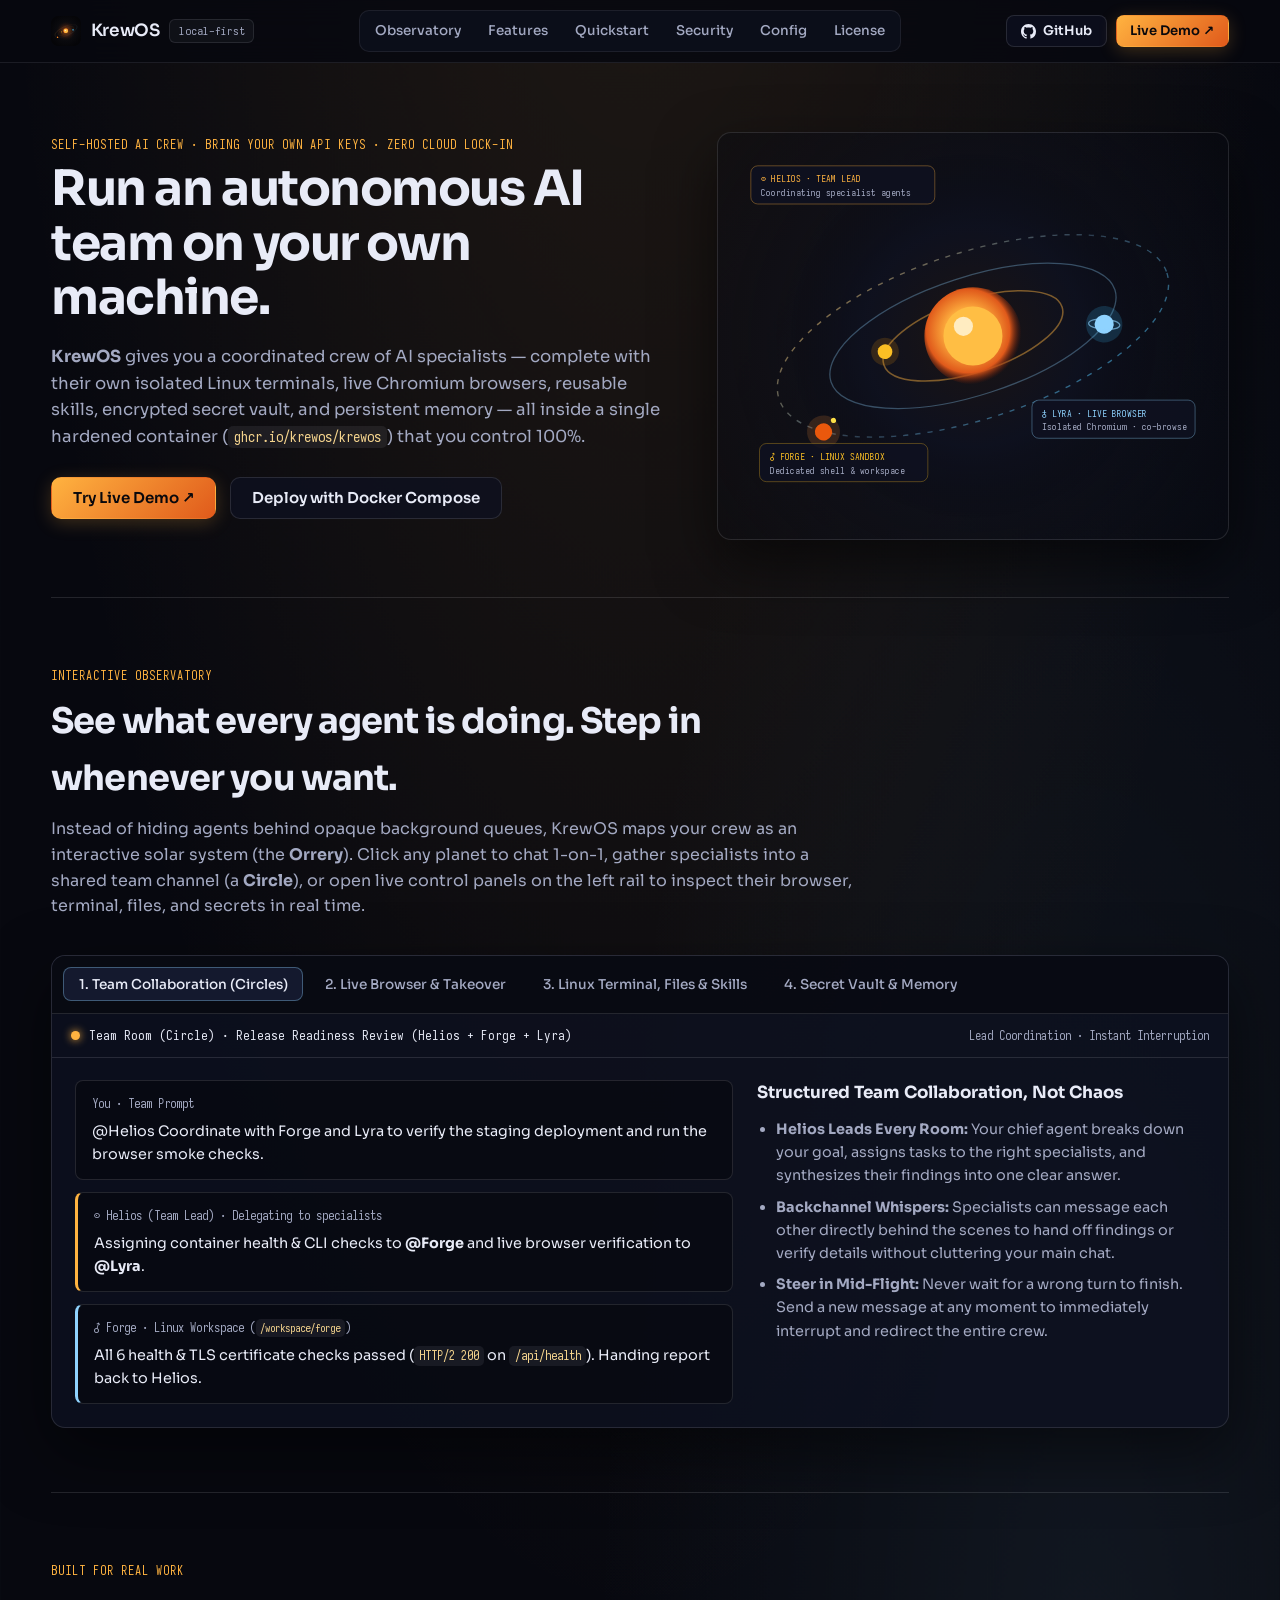
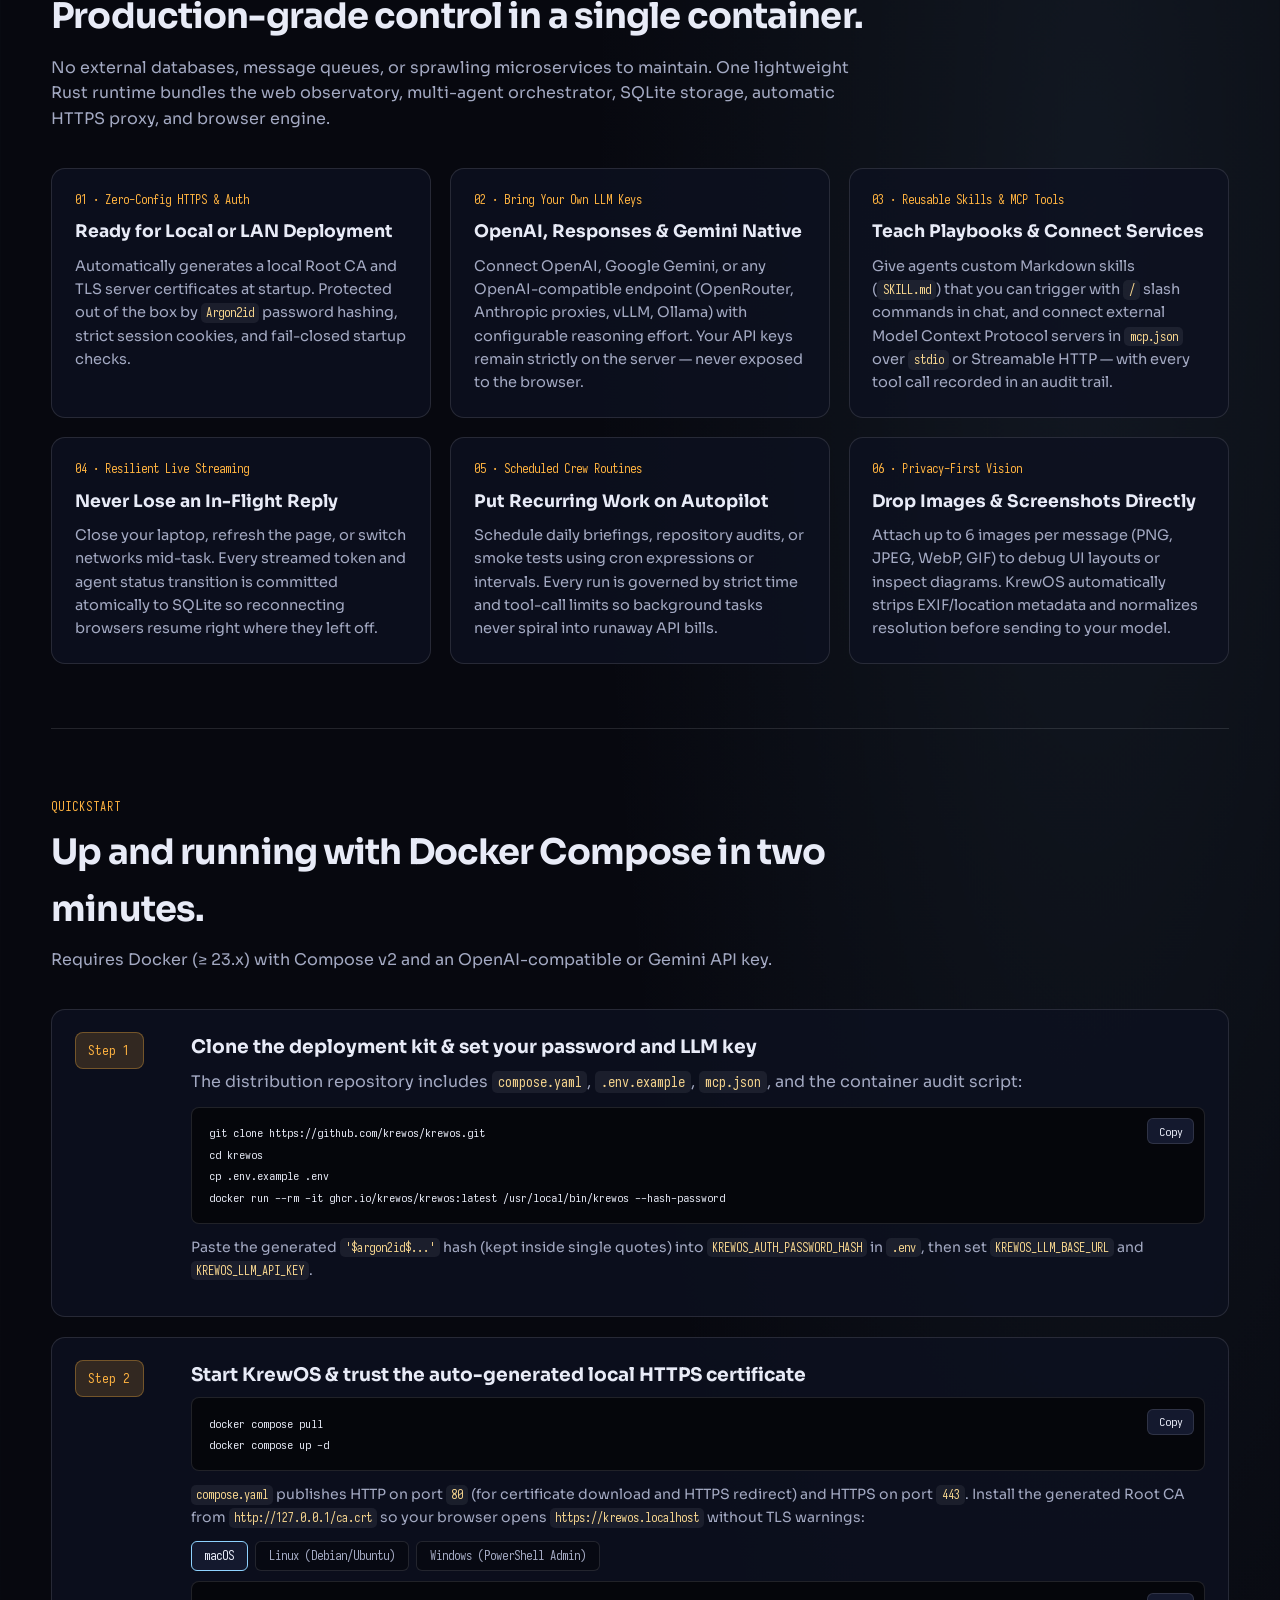
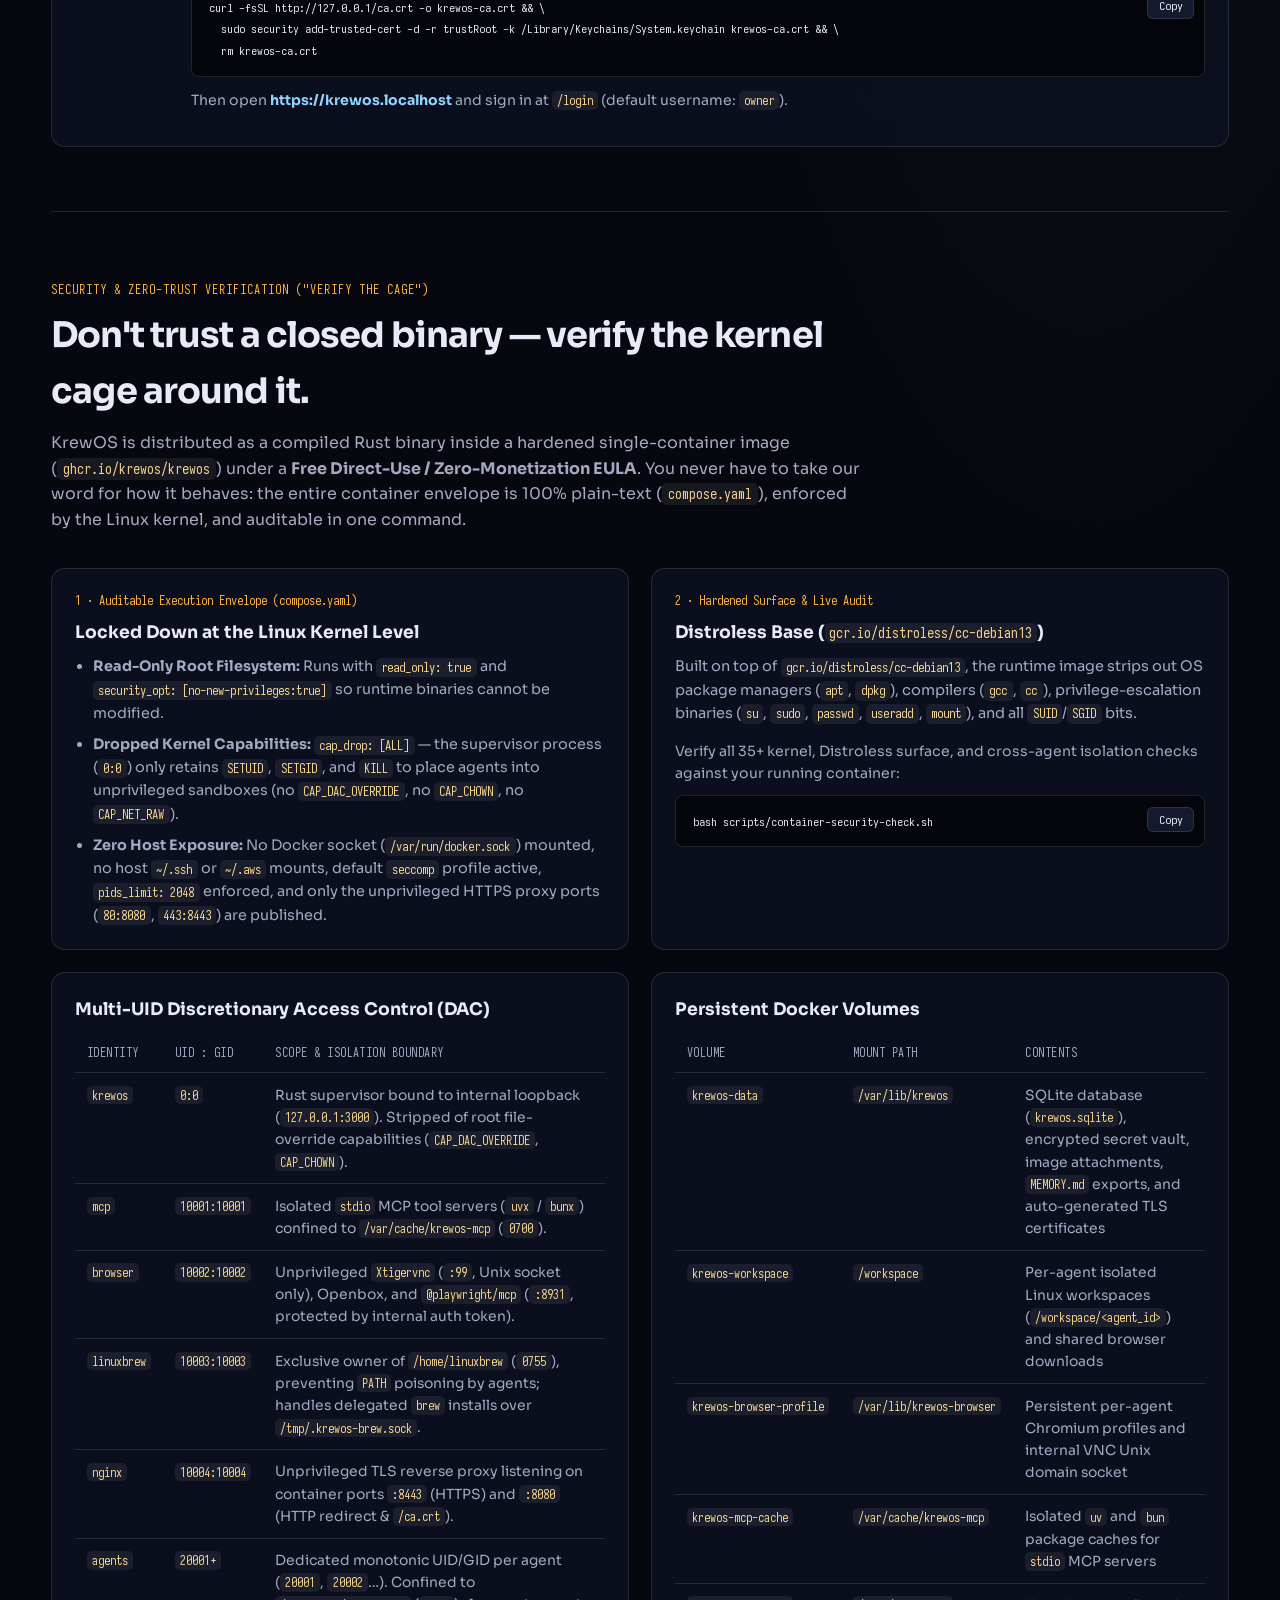
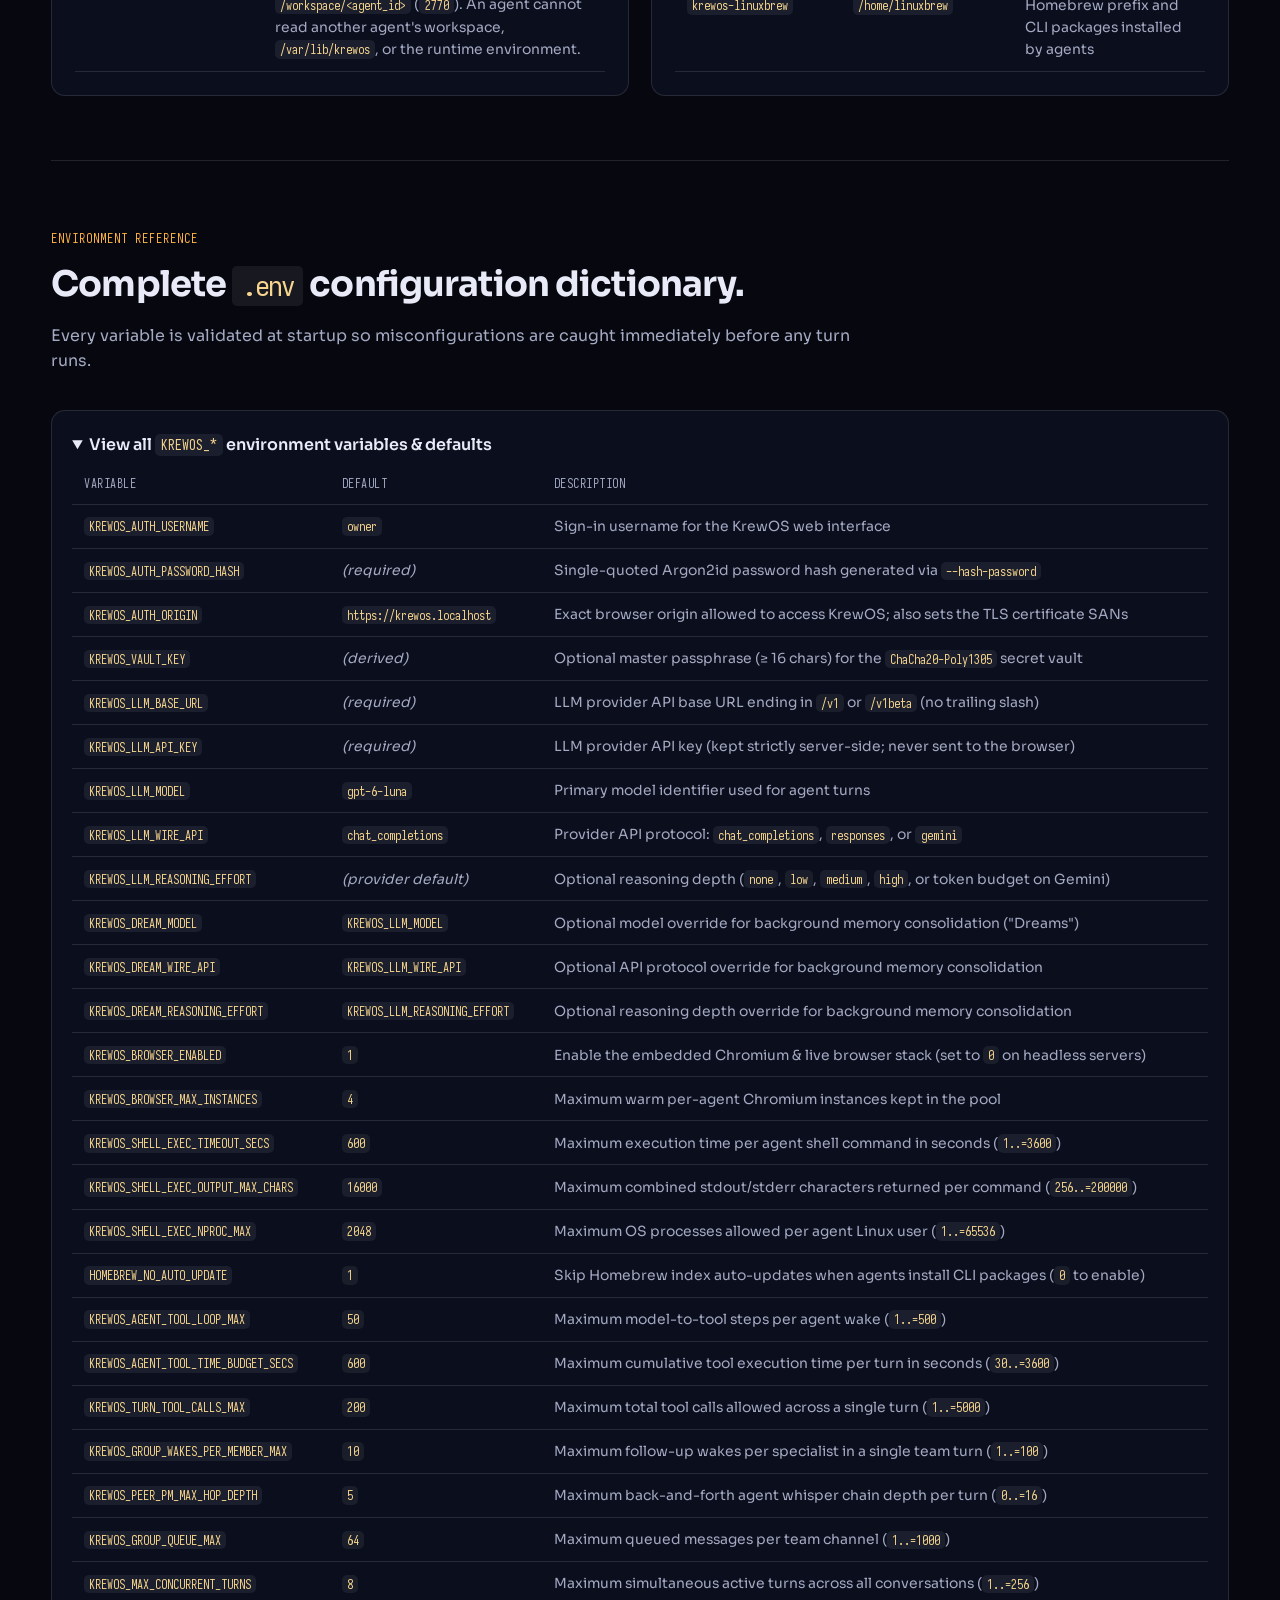
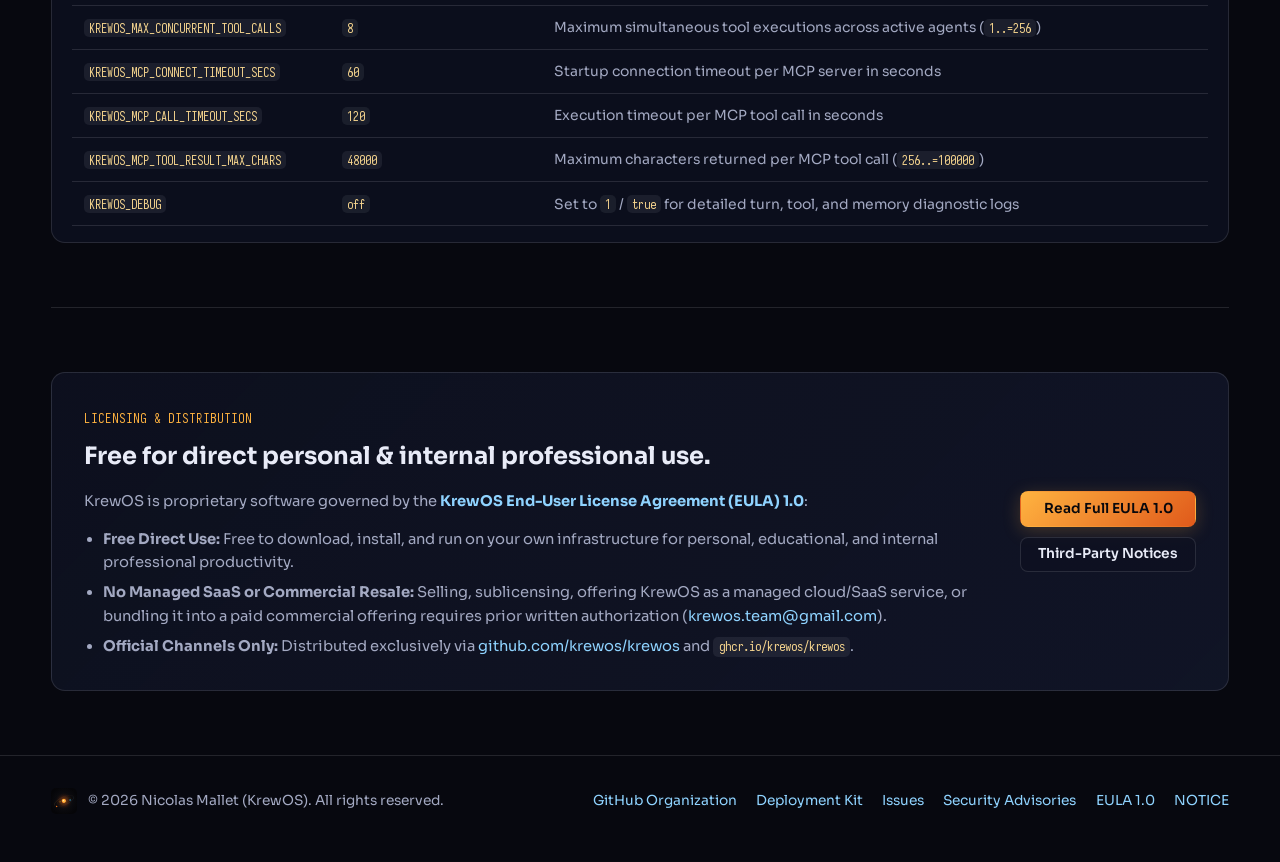
==== index.html @ 23bd42c7 "chore: initial release v0.1.0" ====
<!doctype html>
<html lang="en">
<head>
  <meta charset="utf-8" />
  <meta name="viewport" content="width=device-width, initial-scale=1" />
  <title>KrewOS — Self-Hosted AI Agent Crew &amp; Observatory</title>
  <meta name="description" content="Run and coordinate a crew of autonomous AI specialists on your own infrastructure with your own LLM API keys. Isolated Linux terminals, live Chromium browsers, encrypted secret vault, and a live observatory in one hardened container." />
  <meta name="theme-color" content="#07080f" />
  <meta property="og:title" content="KrewOS — Self-Hosted AI Agent Crew &amp; Observatory" />
  <meta property="og:description" content="Coordinate 1-on-1 specialists and multi-agent team rooms led by Helios, with isolated Linux workspaces, live Chromium co-browsing, an encrypted secret vault, and persistent memory in a single Distroless container." />
  <meta property="og:type" content="website" />
  <meta property="og:url" content="https://krewos.github.io/" />
  <link rel="icon" type="image/svg+xml" href="logo.svg" />
  <link rel="stylesheet" href="styles.css?v=3" />
</head>
<body>
  <div class="starfield" aria-hidden="true"></div>

  <header class="topbar">
    <div class="container topbar-inner">
      <a class="brand" href="#top" aria-label="KrewOS Home">
        <img src="logo.svg" width="30" height="30" alt="" class="brand-logo" />
        <span class="brand-name">KrewOS</span>
        <span class="brand-tag">local-first</span>
      </a>
      <nav class="nav" aria-label="Primary">
        <a href="#observatory">Observatory</a>
        <a href="#architecture">Features</a>
        <a href="#quickstart">Quickstart</a>
        <a href="#sandbox">Security</a>
        <a href="#config">Config</a>
        <a href="#license">License</a>
      </nav>
      <div class="topbar-actions">
        <a class="btn btn-ghost btn-sm" href="https://github.com/krewos/krewos" target="_blank" rel="noopener">
          <svg width="15" height="15" viewBox="0 0 16 16" fill="currentColor" aria-hidden="true">
            <path d="M8 0C3.58 0 0 3.58 0 8c0 3.54 2.29 6.53 5.47 7.59.4.07.55-.17.55-.38 0-.19-.01-.82-.01-1.49-2.01.37-2.53-.49-2.69-.94-.09-.23-.48-.94-.82-1.13-.28-.15-.68-.52-.01-.53.63-.01 1.08.58 1.23.82.72 1.21 1.87.87 2.33.66.07-.52.28-.87.51-1.07-1.78-.2-3.64-.89-3.64-3.95 0-.87.31-1.59.82-2.15-.08-.2-.36-1.02.08-2.12 0 0 .67-.21 2.2.82.64-.18 1.32-.27 2-.27s1.36.09 2 .27c1.53-1.04 2.2-.82 2.2-.82.44 1.1.16 1.92.08 2.12.51.56.82 1.27.82 2.15 0 3.07-1.87 3.75-3.65 3.95.29.25.54.73.54 1.48 0 1.07-.01 1.93-.01 2.2 0 .21.15.46.55.38A8.01 8.01 0 0 0 16 8c0-4.42-3.58-8-8-8Z"/>
          </svg>
          <span>GitHub</span>
        </a>
        <a class="btn btn-primary btn-sm" href="demo.html">
          <span>Live Demo ↗</span>
        </a>
      </div>
    </div>
  </header>

  <main id="top">
    <!-- Hero -->
    <section class="hero container">
      <div class="hero-copy">
        <span class="section-kicker eyebrow">Self-Hosted AI Crew · Bring Your Own API Keys · Zero Cloud Lock-in</span>
        <h1>Run an autonomous AI team on your own machine.</h1>
        <p class="hero-lead">
          <strong>KrewOS</strong> gives you a coordinated crew of AI specialists — complete with their own
          isolated Linux terminals, live Chromium browsers, reusable skills, encrypted secret vault, and persistent memory — all
          inside a single hardened container (<code>ghcr.io/krewos/krewos</code>) that you control 100%.
        </p>
        <div class="hero-cta">
          <a class="btn btn-primary btn-lg" href="demo.html">Try Live Demo ↗</a>
          <a class="btn btn-ghost btn-lg" href="#quickstart">Deploy with Docker Compose</a>
        </div>
      </div>

      <!-- Pure SVG/CSS Cosmic Orrery Illustration -->
      <div class="hero-orrery" aria-label="KrewOS Observatory Diagram">
        <svg viewBox="0 0 560 440" role="img" aria-label="Helios team lead surrounded by specialist agent orbits">
          <defs>
            <radialGradient id="voidCore" cx="50%" cy="50%" r="55%">
              <stop offset="0%" stop-color="#1E1510" stop-opacity="0.95" />
              <stop offset="55%" stop-color="#0E1120" stop-opacity="0.7" />
              <stop offset="100%" stop-color="#07080F" stop-opacity="0" />
            </radialGradient>
            <radialGradient id="sunGlow" cx="45%" cy="45%" r="55%">
              <stop offset="0%" stop-color="#FFF5D6" />
              <stop offset="38%" stop-color="#FFB340" />
              <stop offset="78%" stop-color="#E05A1B" />
              <stop offset="100%" stop-color="#7A1C05" stop-opacity="0" />
            </radialGradient>
            <linearGradient id="ringAccent" x1="0%" y1="0%" x2="100%" y2="100%">
              <stop offset="0%" stop-color="#FFB340" stop-opacity="0.65" />
              <stop offset="50%" stop-color="#8FD3FF" stop-opacity="0.25" />
              <stop offset="100%" stop-color="#38BDF8" stop-opacity="0.6" />
            </linearGradient>
          </defs>

          <circle cx="280" cy="220" r="210" fill="url(#voidCore)" />

          <g transform="translate(280, 220) rotate(-18)">
            <ellipse rx="235" ry="96" fill="none" stroke="url(#ringAccent)" stroke-width="1.6" stroke-dasharray="6 8" />
            <ellipse rx="172" ry="68" fill="none" stroke="#8FD3FF" stroke-opacity="0.32" stroke-width="1.5" />
            <ellipse rx="108" ry="42" fill="none" stroke="#FFB340" stroke-opacity="0.45" stroke-width="1.8" />

            <!-- Specialist Orbit 1: Forge (Systems / Rust) -->
            <g class="orbit-node" transform="translate(-102, -14)">
              <circle r="16" fill="#F59E0B" fill-opacity="0.16" />
              <circle r="8.5" fill="#FBBF24" />
            </g>

            <!-- Specialist Orbit 2: Lyra (Browser / Research) -->
            <g class="orbit-node" transform="translate(148, 34)">
              <circle r="21" fill="#38BDF8" fill-opacity="0.18" />
              <circle r="11" fill="#8FD3FF" />
              <ellipse rx="18" ry="6" fill="none" stroke="#8FD3FF" stroke-opacity="0.65" stroke-width="1.4" transform="rotate(22)" />
            </g>

            <!-- Specialist Orbit 3: Aegis (Security / Audit) -->
            <g class="orbit-node" transform="translate(-198, 52)">
              <circle r="19" fill="#FB923C" fill-opacity="0.16" />
              <circle r="10" fill="#EA580C" />
              <circle cx="15" cy="-9" r="3" fill="#FDE047" />
            </g>
          </g>

          <!-- Central Star: Helios (Team Lead) -->
          <circle cx="280" cy="220" r="56" fill="url(#sunGlow)" />
          <circle cx="280" cy="220" r="34" fill="#FFBE44" />
          <circle cx="269" cy="209" r="11" fill="#FFFBEB" fill-opacity="0.75" />

          <!-- HUD Telemetry Callouts -->
          <g font-family="Iosevka Term, monospace" font-size="11" fill="#E8EBF7">
            <rect x="24" y="24" width="212" height="44" rx="8" fill="#0E1120" fill-opacity="0.86" stroke="#FFB340" stroke-opacity="0.4" />
            <text x="36" y="43" fill="#FFB340" font-weight="600">☉ HELIOS · TEAM LEAD</text>
            <text x="36" y="59" fill="#A3A9C2">Coordinating specialist agents</text>

            <rect x="348" y="294" width="188" height="44" rx="8" fill="#0E1120" fill-opacity="0.86" stroke="#8FD3FF" stroke-opacity="0.4" />
            <text x="360" y="313" fill="#8FD3FF" font-weight="600">♁ LYRA · LIVE BROWSER</text>
            <text x="360" y="329" fill="#A3A9C2">Isolated Chromium · co-browse</text>

            <rect x="34" y="344" width="194" height="44" rx="8" fill="#0E1120" fill-opacity="0.86" stroke="#FBBF24" stroke-opacity="0.35" />
            <text x="46" y="363" fill="#FBBF24" font-weight="600">♂ FORGE · LINUX SANDBOX</text>
            <text x="46" y="379" fill="#A3A9C2">Dedicated shell &amp; workspace</text>
          </g>
        </svg>
      </div>
    </section>

    <!-- Interactive Observatory -->
    <section id="observatory" class="section container">
      <div class="section-header">
        <span class="section-kicker">Interactive Observatory</span>
        <h2>See what every agent is doing. Step in whenever you want.</h2>
        <p>
          Instead of hiding agents behind opaque background queues, KrewOS maps your crew as an interactive
          solar system (the <strong>Orrery</strong>). Click any planet to chat 1-on-1, gather specialists into a
          shared team channel (a <strong>Circle</strong>), or open live control panels on the left rail to inspect
          their browser, terminal, files, and secrets in real time.
        </p>
      </div>

      <div class="console-showcase">
        <div class="console-tabs" role="tablist" aria-label="Observatory Control Panels">
          <button type="button" class="console-tab active" role="tab" aria-selected="true" data-panel="panel-circle">
            1. Team Collaboration (Circles)
          </button>
          <button type="button" class="console-tab" role="tab" aria-selected="false" data-panel="panel-browser">
            2. Live Browser &amp; Takeover
          </button>
          <button type="button" class="console-tab" role="tab" aria-selected="false" data-panel="panel-terminal">
            3. Linux Terminal, Files &amp; Skills
          </button>
          <button type="button" class="console-tab" role="tab" aria-selected="false" data-panel="panel-vault">
            4. Secret Vault &amp; Memory
          </button>
        </div>

        <div class="console-stage">
          <!-- Panel 1: Circle Orchestration -->
          <div class="console-panel active" id="panel-circle" role="tabpanel">
            <div class="console-bar">
              <span class="dot dot-gold"></span>
              <span class="console-title">Team Room (Circle) · Release Readiness Review (Helios + Forge + Lyra)</span>
              <span class="console-badge">Lead Coordination · Instant Interruption</span>
            </div>
            <div class="console-body console-split">
              <div class="stream-mock">
                <div class="msg msg-user">
                  <div class="msg-meta"><strong>You</strong> · Team Prompt</div>
                  <p>@Helios Coordinate with Forge and Lyra to verify the staging deployment and run the browser smoke checks.</p>
                </div>
                <div class="msg msg-helios">
                  <div class="msg-meta"><strong>☉ Helios</strong> (Team Lead) · Delegating to specialists</div>
                  <p>Assigning container health &amp; CLI checks to <strong>@Forge</strong> and live browser verification to <strong>@Lyra</strong>.</p>
                </div>
                <div class="msg msg-agent">
                  <div class="msg-meta"><strong>♂ Forge</strong> · Linux Workspace (<code>/workspace/forge</code>)</div>
                  <p>All 6 health &amp; TLS certificate checks passed (<code>HTTP/2 200</code> on <code>/api/health</code>). Handing report back to Helios.</p>
                </div>
              </div>
              <aside class="console-notes">
                <h3>Structured Team Collaboration, Not Chaos</h3>
                <ul>
                  <li><strong>Helios Leads Every Room:</strong> Your chief agent breaks down your goal, assigns tasks to the right specialists, and synthesizes their findings into one clear answer.</li>
                  <li><strong>Backchannel Whispers:</strong> Specialists can message each other directly behind the scenes to hand off findings or verify details without cluttering your main chat.</li>
                  <li><strong>Steer in Mid-Flight:</strong> Never wait for a wrong turn to finish. Send a new message at any moment to immediately interrupt and redirect the entire crew.</li>
                </ul>
              </aside>
            </div>
          </div>

          <!-- Panel 2: Browser -->
          <div class="console-panel" id="panel-browser" role="tabpanel" hidden>
            <div class="console-bar">
              <span class="dot dot-blue"></span>
              <span class="console-title">Live Agent Browser · Dedicated Chromium + Real-Time Screen</span>
              <span class="console-badge">Persistent Sessions · 1-Click Takeover</span>
            </div>
            <div class="console-body console-split">
              <div class="ui-mock">
                <div class="ui-chrome-bar">
                  <span class="ui-pill ui-pill-blue">♁ Lyra</span>
                  <div class="ui-url-bar">
                    <span class="ui-lock">🔒</span>
                    <span>https://staging.acme.internal/release/check</span>
                  </div>
                  <span class="ui-pill ui-pill-gold">🖱️ Take Over Control</span>
                </div>
                <div class="ui-browser-stage">
                  <div class="ui-webapp-card">
                    <div class="ui-webapp-head">
                      <strong>Staging Release Gate · v0.1.0</strong>
                      <span class="ui-status-ok">● HTTPS Valid</span>
                    </div>
                    <p class="ui-webapp-sub"> SSO session active in Lyra's isolated Chromium profile. Running live smoke checks…</p>
                    <div class="ui-check-grid">
                      <div class="ui-check-item"><span class="t-ok">✓</span> <code>/api/health</code> · 200 OK (4 ms)</div>
                      <div class="ui-check-item"><span class="t-ok">✓</span> TLS SAN · <code>krewos.localhost</code></div>
                      <div class="ui-check-item"><span class="t-ok">✓</span> WebGL2 Orrery · 60 fps</div>
                      <div class="ui-check-item"><span class="t-warn">●</span> 2FA Prompt · Click to assist live</div>
                    </div>
                  </div>
                </div>
                <div class="ui-mock-footer">
                  <span><code>@playwright/mcp</code> · <code>browser_snapshot</code></span>
                  <span>Profile: <code>/var/lib/krewos-browser/profiles/lyra</code></span>
                </div>
              </div>
              <aside class="console-notes">
                <h3>Watch Agents Browse — or Take the Wheel</h3>
                <ul>
                  <li><strong>Isolated Browser per Agent:</strong> Every specialist gets its own persistent Chromium profile with separate cookies, logins, and active tabs.</li>
                  <li><strong>Interactive Co-Browsing:</strong> Watch pages load in real time. Need to complete a 2FA prompt, solve a CAPTCHA, or sign in? Click right into the browser panel to take over mouse and keyboard.</li>
                  <li><strong>Zero Exposed VNC Ports:</strong> The live screen streams exclusively over your authenticated HTTPS session — no raw VNC ports are ever opened on your machine.</li>
                </ul>
              </aside>
            </div>
          </div>

          <!-- Panel 3: Terminal & Workspace -->
          <div class="console-panel" id="panel-terminal" role="tabpanel" hidden>
            <div class="console-bar">
              <span class="dot dot-amber"></span>
              <span class="console-title">Interactive Terminal, Files &amp; Skills · Isolated Linux Workspace</span>
              <span class="console-badge">Dedicated Linux User · Slash Skills</span>
            </div>
            <div class="console-body console-split">
              <div class="ui-mock">
                <div class="ui-chrome-bar">
                  <span class="ui-pill ui-pill-amber">&gt;_ main · /workspace/forge</span>
                  <span class="ui-pill">📄 .agents/skills/verify-cage/SKILL.md</span>
                  <span class="ui-pill">📄 reports/audit-summary.md</span>
                </div>
                <div class="ui-term-body">
                  <div class="t-line"><span class="t-prompt">forge@krewos</span>:<span class="t-path">/workspace/forge</span>$ id</div>
                  <div class="t-out">uid=20001(forge) gid=20001(forge) groups=20001(forge)</div>
                  <div class="t-line"><span class="t-prompt">forge@krewos</span>:<span class="t-path">/workspace/forge</span>$ brew install ripgrep jq</div>
                  <div class="t-dim">[krewos-brew-proxy] Formulae installed via isolated linuxbrew service</div>
                  <div class="t-line"><span class="t-prompt">forge@krewos</span>:<span class="t-path">/workspace/forge</span>$ bash scripts/container-security-check.sh</div>
                  <div class="t-out"><span class="t-ok">PASS</span>  cap_drop: ALL (only SETUID, SETGID, KILL retained)</div>
                  <div class="t-out"><span class="t-ok">PASS</span>  read-only rootfs &amp; zero SUID/SGID binaries</div>
                  <div class="t-out"><span class="t-ok">PASS</span>  cross-agent workspace traversal denied (0 failures)</div>
                </div>
                <div class="ui-mock-footer">
                  <span>Skill ready in chat: <code>/verify-cage</code></span>
                  <span>Sandbox: <code>uid=20001 · mode 2770</code></span>
                </div>
              </div>
              <aside class="console-notes">
                <h3>A Real Linux Environment for Every Specialist</h3>
                <ul>
                  <li><strong>Strict Workspace Isolation:</strong> Each agent runs under its own dedicated Linux user account inside a private <code>/workspace/&lt;agent_id&gt;</code> directory — it cannot read or touch another agent's files.</li>
                  <li><strong>Reusable Skills &amp; <code>/</code> Slash Commands:</strong> Drop a <code>SKILL.md</code> playbook into <code>.agents/skills/</code> — or ask an agent to author one — and trigger it anytime with <code>/</code> autocomplete in chat, or let specialists pick it up automatically.</li>
                  <li><strong>Safe Tools &amp; Side-by-Side Shell:</strong> Agents install CLI tools via <code>brew</code> without root privileges, while you can open a live terminal alongside them to run commands, preview Markdown reports, or download files.</li>
                </ul>
              </aside>
            </div>
          </div>

          <!-- Panel 4: Vault & Memory Dreams -->
          <div class="console-panel" id="panel-vault" role="tabpanel" hidden>
            <div class="console-bar">
              <span class="dot dot-gold"></span>
              <span class="console-title">Encrypted Secret Vault &amp; Long-Term Memory</span>
              <span class="console-badge">ChaCha20-Poly1305 · Auto-Redacted Outputs</span>
            </div>
            <div class="console-body console-split">
              <div class="stream-mock">
                <div class="msg msg-helios">
                  <div class="msg-meta"><strong>🔒 Encrypted Secret Vault</strong> · <code>ChaCha20-Poly1305</code> at rest</div>
                  <div class="ui-vault-list">
                    <div class="ui-vault-row">
                      <code>GITHUB_DEPLOY_TOKEN</code>
                      <span class="ui-vault-meta">♂ Forge · ••••••••••••</span>
                      <span class="ui-status-ok">Auto-Scrubbed</span>
                    </div>
                    <div class="ui-vault-row">
                      <code>STAGING_BEARER_KEY</code>
                      <span class="ui-vault-meta">♁ Lyra · ••••••••••••</span>
                      <span class="ui-status-ok">Auto-Scrubbed</span>
                    </div>
                  </div>
                  <div class="ui-redact-preview">
                    Terminal &amp; chat output: <code>Authorization: Bearer [REDACTED:GITHUB_DEPLOY_TOKEN]</code>
                  </div>
                </div>
                <div class="msg msg-agent">
                  <div class="msg-meta"><strong>✦ Consolidated Memory</strong> · <code>/workspace/forge/MEMORY.md</code></div>
                  <p><strong>[Global]</strong> Production stack runs on <code>gcr.io/distroless/cc-debian13</code> with <code>read_only: true</code>.<br /><strong>[Team · Release Readiness]</strong> All 35 kernel &amp; DAC checks must pass before tagging a release.</p>
                </div>
              </div>
              <aside class="console-notes">
                <h3>Leak-Proof Credentials &amp; Lasting Context</h3>
                <ul>
                  <li><strong>Encrypted Agent Vault:</strong> Store API tokens and credentials per agent, encrypted at rest with <code>ChaCha20-Poly1305</code>. Secrets are injected only when authorized and automatically scrubbed from all chat replies, terminal logs, and file previews.</li>
                  <li><strong>Automatic Memory Consolidation ("Dreams"):</strong> When a conversation goes idle, KrewOS quietly distills key decisions from 1-on-1 chats and team channels into persistent SQLite memory and a readable <code>MEMORY.md</code> file for each agent.</li>
                </ul>
              </aside>
            </div>
          </div>
        </div>
      </div>
    </section>

    <!-- Core Features & Architecture -->
    <section id="architecture" class="section container">
      <div class="section-header">
        <span class="section-kicker">Built for Real Work</span>
        <h2>Production-grade control in a single container.</h2>
        <p>
          No external databases, message queues, or sprawling microservices to maintain. One lightweight Rust runtime
          bundles the web observatory, multi-agent orchestrator, SQLite storage, automatic HTTPS proxy, and browser engine.
        </p>
      </div>

      <div class="grid-3">
        <article class="card">
          <div class="card-icon">01 · Zero-Config HTTPS &amp; Auth</div>
          <h3>Ready for Local or LAN Deployment</h3>
          <p>
            Automatically generates a local Root CA and TLS server certificates at startup. Protected out of the box
            by <code>Argon2id</code> password hashing, strict session cookies, and fail-closed startup checks.
          </p>
        </article>

        <article class="card">
          <div class="card-icon">02 · Bring Your Own LLM Keys</div>
          <h3>OpenAI, Responses &amp; Gemini Native</h3>
          <p>
            Connect OpenAI, Google Gemini, or any OpenAI-compatible endpoint (OpenRouter, Anthropic proxies, vLLM,
            Ollama) with configurable reasoning effort. Your API keys remain strictly on the server — never exposed to the browser.
          </p>
        </article>

        <article class="card">
          <div class="card-icon">03 · Reusable Skills &amp; MCP Tools</div>
          <h3>Teach Playbooks &amp; Connect Services</h3>
          <p>
            Give agents custom Markdown skills (<code>SKILL.md</code>) that you can trigger with <code>/</code> slash
            commands in chat, and connect external Model Context Protocol servers in <code>mcp.json</code> over
            <code>stdio</code> or Streamable HTTP — with every tool call recorded in an audit trail.
          </p>
        </article>

        <article class="card">
          <div class="card-icon">04 · Resilient Live Streaming</div>
          <h3>Never Lose an In-Flight Reply</h3>
          <p>
            Close your laptop, refresh the page, or switch networks mid-task. Every streamed token and agent status
            transition is committed atomically to SQLite so reconnecting browsers resume right where they left off.
          </p>
        </article>

        <article class="card">
          <div class="card-icon">05 · Scheduled Crew Routines</div>
          <h3>Put Recurring Work on Autopilot</h3>
          <p>
            Schedule daily briefings, repository audits, or smoke tests using cron expressions or intervals. Every run
            is governed by strict time and tool-call limits so background tasks never spiral into runaway API bills.
          </p>
        </article>

        <article class="card">
          <div class="card-icon">06 · Privacy-First Vision</div>
          <h3>Drop Images &amp; Screenshots Directly</h3>
          <p>
            Attach up to 6 images per message (PNG, JPEG, WebP, GIF) to debug UI layouts or inspect diagrams. KrewOS
            automatically strips EXIF/location metadata and normalizes resolution before sending to your model.
          </p>
        </article>
      </div>
    </section>

    <!-- Quickstart -->
    <section id="quickstart" class="section container">
      <div class="section-header">
        <span class="section-kicker">Quickstart</span>
        <h2>Up and running with Docker Compose in two minutes.</h2>
        <p>
          Requires Docker (≥ 23.x) with Compose v2 and an OpenAI-compatible or Gemini API key.
        </p>
      </div>

      <div class="steps">
        <div class="step-card">
          <div class="step-num">Step 1</div>
          <div class="step-content">
            <h3>Clone the deployment kit &amp; set your password and LLM key</h3>
            <p>The distribution repository includes <code>compose.yaml</code>, <code>.env.example</code>, <code>mcp.json</code>, and the container audit script:</p>
            <div class="code-block">
              <pre><code id="cmd-step1">git clone https://github.com/krewos/krewos.git
cd krewos
cp .env.example .env
docker run --rm -it ghcr.io/krewos/krewos:latest /usr/local/bin/krewos --hash-password</code></pre>
              <button type="button" class="copy-btn" data-copy-target="cmd-step1">Copy</button>
            </div>
            <p class="step-hint">
              Paste the generated <code>'$argon2id$...'</code> hash (kept inside single quotes) into <code>KREWOS_AUTH_PASSWORD_HASH</code> in <code>.env</code>, then set <code>KREWOS_LLM_BASE_URL</code> and <code>KREWOS_LLM_API_KEY</code>.
            </p>
          </div>
        </div>

        <div class="step-card">
          <div class="step-num">Step 2</div>
          <div class="step-content">
            <h3>Start KrewOS &amp; trust the auto-generated local HTTPS certificate</h3>
            <div class="code-block">
              <pre><code id="cmd-step2">docker compose pull
docker compose up -d</code></pre>
              <button type="button" class="copy-btn" data-copy-target="cmd-step2">Copy</button>
            </div>
            <p class="step-hint">
              <code>compose.yaml</code> publishes HTTP on port <code>80</code> (for certificate download and HTTPS redirect) and HTTPS on port <code>443</code>. Install the generated Root CA from <code>http://127.0.0.1/ca.crt</code> so your browser opens <code>https://krewos.localhost</code> without TLS warnings:
            </p>

            <div class="os-tabs" role="tablist" aria-label="OS Certificate Trust Commands">
              <button type="button" class="os-tab active" data-os="os-macos">macOS</button>
              <button type="button" class="os-tab" data-os="os-linux">Linux (Debian/Ubuntu)</button>
              <button type="button" class="os-tab" data-os="os-windows">Windows (PowerShell Admin)</button>
            </div>

            <div class="os-panel active" id="os-macos">
              <div class="code-block">
                <pre><code id="cmd-ca-mac">curl -fsSL http://127.0.0.1/ca.crt -o krewos-ca.crt &amp;&amp; \
  sudo security add-trusted-cert -d -r trustRoot -k /Library/Keychains/System.keychain krewos-ca.crt &amp;&amp; \
  rm krewos-ca.crt</code></pre>
                <button type="button" class="copy-btn" data-copy-target="cmd-ca-mac">Copy</button>
              </div>
            </div>

            <div class="os-panel" id="os-linux" hidden>
              <div class="code-block">
                <pre><code id="cmd-ca-linux">sudo curl -fsSL http://127.0.0.1/ca.crt -o /usr/local/share/ca-certificates/krewos-ca.crt &amp;&amp; \
  sudo update-ca-certificates</code></pre>
                <button type="button" class="copy-btn" data-copy-target="cmd-ca-linux">Copy</button>
              </div>
            </div>

            <div class="os-panel" id="os-windows" hidden>
              <div class="code-block">
                <pre><code id="cmd-ca-win">curl.exe -fsSL http://127.0.0.1/ca.crt -o krewos-ca.crt
certutil -addstore -f "ROOT" krewos-ca.crt
Remove-Item krewos-ca.crt</code></pre>
                <button type="button" class="copy-btn" data-copy-target="cmd-ca-win">Copy</button>
              </div>
            </div>

            <p class="step-hint">
              Then open <strong><a href="https://krewos.localhost" target="_blank" rel="noopener">https://krewos.localhost</a></strong> and sign in at <code>/login</code> (default username: <code>owner</code>).
            </p>
          </div>
        </div>
      </div>
    </section>

    <!-- Security & Zero-Trust Verification ("Verify the Cage") -->
    <section id="sandbox" class="section container">
      <div class="section-header">
        <span class="section-kicker">Security &amp; Zero-Trust Verification ("Verify the Cage")</span>
        <h2>Don't trust a closed binary — verify the kernel cage around it.</h2>
        <p>
          KrewOS is distributed as a compiled Rust binary inside a hardened single-container image
          (<code>ghcr.io/krewos/krewos</code>) under a <strong>Free Direct-Use / Zero-Monetization EULA</strong>.
          You never have to take our word for how it behaves: the entire container envelope is 100% plain-text
          (<code>compose.yaml</code>), enforced by the Linux kernel, and auditable in one command.
        </p>
      </div>

      <div class="grid-2 cage-pillars">
        <article class="card cage-card">
          <div class="card-icon">1 · Auditable Execution Envelope (compose.yaml)</div>
          <h3>Locked Down at the Linux Kernel Level</h3>
          <ul class="cage-list">
            <li>
              <strong>Read-Only Root Filesystem:</strong> Runs with <code>read_only: true</code> and
              <code>security_opt: [no-new-privileges:true]</code> so runtime binaries cannot be modified.
            </li>
            <li>
              <strong>Dropped Kernel Capabilities:</strong> <code>cap_drop: [ALL]</code> — the supervisor process
              (<code>0:0</code>) only retains <code>SETUID</code>, <code>SETGID</code>, and <code>KILL</code> to place
              agents into unprivileged sandboxes (no <code>CAP_DAC_OVERRIDE</code>, no <code>CAP_CHOWN</code>, no <code>CAP_NET_RAW</code>).
            </li>
            <li>
              <strong>Zero Host Exposure:</strong> No Docker socket (<code>/var/run/docker.sock</code>) mounted,
              no host <code>~/.ssh</code> or <code>~/.aws</code> mounts, default <code>seccomp</code> profile
              active, <code>pids_limit: 2048</code> enforced, and only the unprivileged HTTPS proxy ports
              (<code>80:8080</code>, <code>443:8443</code>) are published.
            </li>
          </ul>
        </article>

        <article class="card cage-card">
          <div class="card-icon">2 · Hardened Surface &amp; Live Audit</div>
          <h3>Distroless Base (<code>gcr.io/distroless/cc-debian13</code>)</h3>
          <p>
            Built on top of <code>gcr.io/distroless/cc-debian13</code>, the runtime image strips out OS package
            managers (<code>apt</code>, <code>dpkg</code>), compilers (<code>gcc</code>, <code>cc</code>),
            privilege-escalation binaries (<code>su</code>, <code>sudo</code>, <code>passwd</code>,
            <code>useradd</code>, <code>mount</code>), and all <code>SUID</code>/<code>SGID</code> bits.
          </p>
          <p class="cage-audit-label">
            Verify all 35+ kernel, Distroless surface, and cross-agent isolation checks against your running container:
          </p>
          <div class="code-block">
            <pre><code id="cmd-verify-cage">bash scripts/container-security-check.sh</code></pre>
            <button type="button" class="copy-btn" data-copy-target="cmd-verify-cage">Copy</button>
          </div>
        </article>
      </div>

      <div class="grid-2">
        <div class="table-card">
          <h3>Multi-UID Discretionary Access Control (DAC)</h3>
          <div class="table-scroll">
            <table>
              <thead>
                <tr>
                  <th>Identity</th>
                  <th>UID : GID</th>
                  <th>Scope &amp; Isolation Boundary</th>
                </tr>
              </thead>
              <tbody>
                <tr>
                  <td><strong><code>krewos</code></strong></td>
                  <td><code>0:0</code></td>
                  <td>Rust supervisor bound to internal loopback (<code>127.0.0.1:3000</code>). Stripped of root file-override capabilities (<code>CAP_DAC_OVERRIDE</code>, <code>CAP_CHOWN</code>).</td>
                </tr>
                <tr>
                  <td><strong><code>mcp</code></strong></td>
                  <td><code>10001:10001</code></td>
                  <td>Isolated <code>stdio</code> MCP tool servers (<code>uvx</code> / <code>bunx</code>) confined to <code>/var/cache/krewos-mcp</code> (<code>0700</code>).</td>
                </tr>
                <tr>
                  <td><strong><code>browser</code></strong></td>
                  <td><code>10002:10002</code></td>
                  <td>Unprivileged <code>Xtigervnc</code> (<code>:99</code>, Unix socket only), Openbox, and <code>@playwright/mcp</code> (<code>:8931</code>, protected by internal auth token).</td>
                </tr>
                <tr>
                  <td><strong><code>linuxbrew</code></strong></td>
                  <td><code>10003:10003</code></td>
                  <td>Exclusive owner of <code>/home/linuxbrew</code> (<code>0755</code>), preventing <code>PATH</code> poisoning by agents; handles delegated <code>brew</code> installs over <code>/tmp/.krewos-brew.sock</code>.</td>
                </tr>
                <tr>
                  <td><strong><code>nginx</code></strong></td>
                  <td><code>10004:10004</code></td>
                  <td>Unprivileged TLS reverse proxy listening on container ports <code>:8443</code> (HTTPS) and <code>:8080</code> (HTTP redirect &amp; <code>/ca.crt</code>).</td>
                </tr>
                <tr>
                  <td><strong><code>agents</code></strong></td>
                  <td><code>20001+</code></td>
                  <td>Dedicated monotonic UID/GID per agent (<code>20001</code>, <code>20002</code>…). Confined to <code>/workspace/&lt;agent_id&gt;</code> (<code>2770</code>). An agent cannot read another agent's workspace, <code>/var/lib/krewos</code>, or the runtime environment.</td>
                </tr>
              </tbody>
            </table>
          </div>
        </div>

        <div class="table-card">
          <h3>Persistent Docker Volumes</h3>
          <div class="table-scroll">
            <table>
              <thead>
                <tr>
                  <th>Volume</th>
                  <th>Mount Path</th>
                  <th>Contents</th>
                </tr>
              </thead>
              <tbody>
                <tr>
                  <td><code>krewos-data</code></td>
                  <td><code>/var/lib/krewos</code></td>
                  <td>SQLite database (<code>krewos.sqlite</code>), encrypted secret vault, image attachments, <code>MEMORY.md</code> exports, and auto-generated TLS certificates</td>
                </tr>
                <tr>
                  <td><code>krewos-workspace</code></td>
                  <td><code>/workspace</code></td>
                  <td>Per-agent isolated Linux workspaces (<code>/workspace/&lt;agent_id&gt;</code>) and shared browser downloads</td>
                </tr>
                <tr>
                  <td><code>krewos-browser-profile</code></td>
                  <td><code>/var/lib/krewos-browser</code></td>
                  <td>Persistent per-agent Chromium profiles and internal VNC Unix domain socket</td>
                </tr>
                <tr>
                  <td><code>krewos-mcp-cache</code></td>
                  <td><code>/var/cache/krewos-mcp</code></td>
                  <td>Isolated <code>uv</code> and <code>bun</code> package caches for <code>stdio</code> MCP servers</td>
                </tr>
                <tr>
                  <td><code>krewos-linuxbrew</code></td>
                  <td><code>/home/linuxbrew</code></td>
                  <td>Homebrew prefix and CLI packages installed by agents</td>
                </tr>
              </tbody>
            </table>
          </div>
        </div>
      </div>
    </section>

    <!-- Configuration Reference -->
    <section id="config" class="section container">
      <div class="section-header">
        <span class="section-kicker">Environment Reference</span>
        <h2>Complete <code>.env</code> configuration dictionary.</h2>
        <p>
          Every variable is validated at startup so misconfigurations are caught immediately before any turn runs.
        </p>
      </div>

      <details class="config-details" open>
        <summary>View all <code>KREWOS_*</code> environment variables &amp; defaults</summary>
        <div class="table-scroll">
          <table>
            <thead>
              <tr>
                <th>Variable</th>
                <th>Default</th>
                <th>Description</th>
              </tr>
            </thead>
            <tbody>
              <tr>
                <td><code>KREWOS_AUTH_USERNAME</code></td>
                <td><code>owner</code></td>
                <td>Sign-in username for the KrewOS web interface</td>
              </tr>
              <tr>
                <td><code>KREWOS_AUTH_PASSWORD_HASH</code></td>
                <td><em>(required)</em></td>
                <td>Single-quoted Argon2id password hash generated via <code>--hash-password</code></td>
              </tr>
              <tr>
                <td><code>KREWOS_AUTH_ORIGIN</code></td>
                <td><code>https://krewos.localhost</code></td>
                <td>Exact browser origin allowed to access KrewOS; also sets the TLS certificate SANs</td>
              </tr>
              <tr>
                <td><code>KREWOS_VAULT_KEY</code></td>
                <td><em>(derived)</em></td>
                <td>Optional master passphrase (≥ 16 chars) for the <code>ChaCha20-Poly1305</code> secret vault</td>
              </tr>
              <tr>
                <td><code>KREWOS_LLM_BASE_URL</code></td>
                <td><em>(required)</em></td>
                <td>LLM provider API base URL ending in <code>/v1</code> or <code>/v1beta</code> (no trailing slash)</td>
              </tr>
              <tr>
                <td><code>KREWOS_LLM_API_KEY</code></td>
                <td><em>(required)</em></td>
                <td>LLM provider API key (kept strictly server-side; never sent to the browser)</td>
              </tr>
              <tr>
                <td><code>KREWOS_LLM_MODEL</code></td>
                <td><code>gpt-6-luna</code></td>
                <td>Primary model identifier used for agent turns</td>
              </tr>
              <tr>
                <td><code>KREWOS_LLM_WIRE_API</code></td>
                <td><code>chat_completions</code></td>
                <td>Provider API protocol: <code>chat_completions</code>, <code>responses</code>, or <code>gemini</code></td>
              </tr>
              <tr>
                <td><code>KREWOS_LLM_REASONING_EFFORT</code></td>
                <td><em>(provider default)</em></td>
                <td>Optional reasoning depth (<code>none</code>, <code>low</code>, <code>medium</code>, <code>high</code>, or token budget on Gemini)</td>
              </tr>
              <tr>
                <td><code>KREWOS_DREAM_MODEL</code></td>
                <td><code>KREWOS_LLM_MODEL</code></td>
                <td>Optional model override for background memory consolidation ("Dreams")</td>
              </tr>
              <tr>
                <td><code>KREWOS_DREAM_WIRE_API</code></td>
                <td><code>KREWOS_LLM_WIRE_API</code></td>
                <td>Optional API protocol override for background memory consolidation</td>
              </tr>
              <tr>
                <td><code>KREWOS_DREAM_REASONING_EFFORT</code></td>
                <td><code>KREWOS_LLM_REASONING_EFFORT</code></td>
                <td>Optional reasoning depth override for background memory consolidation</td>
              </tr>
              <tr>
                <td><code>KREWOS_BROWSER_ENABLED</code></td>
                <td><code>1</code></td>
                <td>Enable the embedded Chromium &amp; live browser stack (set to <code>0</code> on headless servers)</td>
              </tr>
              <tr>
                <td><code>KREWOS_BROWSER_MAX_INSTANCES</code></td>
                <td><code>4</code></td>
                <td>Maximum warm per-agent Chromium instances kept in the pool</td>
              </tr>
              <tr>
                <td><code>KREWOS_SHELL_EXEC_TIMEOUT_SECS</code></td>
                <td><code>600</code></td>
                <td>Maximum execution time per agent shell command in seconds (<code>1..=3600</code>)</td>
              </tr>
              <tr>
                <td><code>KREWOS_SHELL_EXEC_OUTPUT_MAX_CHARS</code></td>
                <td><code>16000</code></td>
                <td>Maximum combined stdout/stderr characters returned per command (<code>256..=200000</code>)</td>
              </tr>
              <tr>
                <td><code>KREWOS_SHELL_EXEC_NPROC_MAX</code></td>
                <td><code>2048</code></td>
                <td>Maximum OS processes allowed per agent Linux user (<code>1..=65536</code>)</td>
              </tr>
              <tr>
                <td><code>HOMEBREW_NO_AUTO_UPDATE</code></td>
                <td><code>1</code></td>
                <td>Skip Homebrew index auto-updates when agents install CLI packages (<code>0</code> to enable)</td>
              </tr>
              <tr>
                <td><code>KREWOS_AGENT_TOOL_LOOP_MAX</code></td>
                <td><code>50</code></td>
                <td>Maximum model-to-tool steps per agent wake (<code>1..=500</code>)</td>
              </tr>
              <tr>
                <td><code>KREWOS_AGENT_TOOL_TIME_BUDGET_SECS</code></td>
                <td><code>600</code></td>
                <td>Maximum cumulative tool execution time per turn in seconds (<code>30..=3600</code>)</td>
              </tr>
              <tr>
                <td><code>KREWOS_TURN_TOOL_CALLS_MAX</code></td>
                <td><code>200</code></td>
                <td>Maximum total tool calls allowed across a single turn (<code>1..=5000</code>)</td>
              </tr>
              <tr>
                <td><code>KREWOS_GROUP_WAKES_PER_MEMBER_MAX</code></td>
                <td><code>10</code></td>
                <td>Maximum follow-up wakes per specialist in a single team turn (<code>1..=100</code>)</td>
              </tr>
              <tr>
                <td><code>KREWOS_PEER_PM_MAX_HOP_DEPTH</code></td>
                <td><code>5</code></td>
                <td>Maximum back-and-forth agent whisper chain depth per turn (<code>0..=16</code>)</td>
              </tr>
              <tr>
                <td><code>KREWOS_GROUP_QUEUE_MAX</code></td>
                <td><code>64</code></td>
                <td>Maximum queued messages per team channel (<code>1..=1000</code>)</td>
              </tr>
              <tr>
                <td><code>KREWOS_MAX_CONCURRENT_TURNS</code></td>
                <td><code>8</code></td>
                <td>Maximum simultaneous active turns across all conversations (<code>1..=256</code>)</td>
              </tr>
              <tr>
                <td><code>KREWOS_MAX_CONCURRENT_TOOL_CALLS</code></td>
                <td><code>8</code></td>
                <td>Maximum simultaneous tool executions across active agents (<code>1..=256</code>)</td>
              </tr>
              <tr>
                <td><code>KREWOS_MCP_CONNECT_TIMEOUT_SECS</code></td>
                <td><code>60</code></td>
                <td>Startup connection timeout per MCP server in seconds</td>
              </tr>
              <tr>
                <td><code>KREWOS_MCP_CALL_TIMEOUT_SECS</code></td>
                <td><code>120</code></td>
                <td>Execution timeout per MCP tool call in seconds</td>
              </tr>
              <tr>
                <td><code>KREWOS_MCP_TOOL_RESULT_MAX_CHARS</code></td>
                <td><code>48000</code></td>
                <td>Maximum characters returned per MCP tool call (<code>256..=100000</code>)</td>
              </tr>
              <tr>
                <td><code>KREWOS_DEBUG</code></td>
                <td><code>off</code></td>
                <td>Set to <code>1</code> / <code>true</code> for detailed turn, tool, and memory diagnostic logs</td>
              </tr>
            </tbody>
          </table>
        </div>
      </details>
    </section>

    <!-- License -->
    <section id="license" class="section container">
      <div class="license-banner">
        <div>
          <span class="section-kicker">Licensing &amp; Distribution</span>
          <h2>Free for direct personal &amp; internal professional use.</h2>
          <p>
            KrewOS is proprietary software governed by the
            <a href="LICENSE"><strong>KrewOS End-User License Agreement (EULA) 1.0</strong></a>:
          </p>
          <ul>
            <li><strong>Free Direct Use:</strong> Free to download, install, and run on your own infrastructure for personal, educational, and internal professional productivity.</li>
            <li><strong>No Managed SaaS or Commercial Resale:</strong> Selling, sublicensing, offering KrewOS as a managed cloud/SaaS service, or bundling it into a paid commercial offering requires prior written authorization (<a href="mailto:krewos.team@gmail.com">krewos.team@gmail.com</a>).</li>
            <li><strong>Official Channels Only:</strong> Distributed exclusively via <a href="https://github.com/krewos/krewos" target="_blank" rel="noopener">github.com/krewos/krewos</a> and <code>ghcr.io/krewos/krewos</code>.</li>
          </ul>
        </div>
        <div class="license-actions">
          <a class="btn btn-primary" href="LICENSE">Read Full EULA 1.0</a>
          <a class="btn btn-ghost" href="NOTICE">Third-Party Notices</a>
        </div>
      </div>
    </section>
  </main>

  <footer class="footer">
    <div class="container footer-inner">
      <div class="footer-brand">
        <img src="logo.svg" width="26" height="26" alt="" />
        <span>© 2026 Nicolas Mallet (KrewOS). All rights reserved.</span>
      </div>
      <div class="footer-links">
        <a href="https://github.com/krewos" target="_blank" rel="noopener">GitHub Organization</a>
        <a href="https://github.com/krewos/krewos" target="_blank" rel="noopener">Deployment Kit</a>
        <a href="https://github.com/krewos/krewos/issues" target="_blank" rel="noopener">Issues</a>
        <a href="https://github.com/krewos/krewos/security/advisories/new" target="_blank" rel="noopener">Security Advisories</a>
        <a href="LICENSE">EULA 1.0</a>
        <a href="NOTICE">NOTICE</a>
      </div>
    </div>
  </footer>

  <script src="app.js?v=2" defer></script>
</body>
</html>
---- styles.css ----
@font-face {
  font-family: "Sora";
  src: url("fonts/sora.ttf") format("truetype");
  font-weight: 300 700;
  font-style: normal;
  font-display: swap;
}

@font-face {
  font-family: "Iosevka Term";
  src: url("fonts/iosevka-term.ttf") format("truetype");
  font-weight: 400 600;
  font-style: normal;
  font-display: swap;
}

:root {
  color-scheme: dark;
  --void: #07080f;
  --void-2: #0e1120;
  --void-3: #14192e;
  --ink: #e8ebf7;
  --ink-dim: #a3a9c2;
  --glow: #8fd3ff;
  --glow-soft: rgb(143 211 255 / 0.16);
  --solar: #ffb340;
  --solar-soft: rgb(255 179 64 / 0.16);
  --solar-deep: #e05a1b;
  --line: rgb(232 235 247 / 0.12);
  --panel: rgb(14 17 32 / 0.78);
  --radius: 14px;
  --radius-sm: 8px;
  --radius-pill: 999px;
  --font: "Sora", ui-sans-serif, system-ui, -apple-system, "Segoe UI", Roboto, sans-serif;
  --font-mono: "Iosevka Term", ui-monospace, "SFMono-Regular", Menlo, Monaco, Consolas, monospace;
  --ease-out: cubic-bezier(0.22, 1, 0.36, 1);
}

*,
*::before,
*::after {
  box-sizing: border-box;
}

html {
  scroll-behavior: smooth;
  background-color: var(--void);
  color: var(--ink);
  font-family: var(--font);
  line-height: 1.6;
}

body {
  margin: 0;
  min-height: 100dvh;
  background:
    radial-gradient(ellipse 80% 50% at 50% -10%, rgb(255 179 64 / 0.12), transparent 65%),
    radial-gradient(ellipse 65% 45% at 85% 25%, rgb(143 211 255 / 0.08), transparent 60%),
    var(--void);
  overflow-x: hidden;
}

a {
  color: var(--glow);
  text-decoration: none;
  transition: color 0.18s var(--ease-out);
}

a:hover {
  color: var(--solar);
}

code,
pre {
  font-family: var(--font-mono);
}

code {
  font-size: 0.88em;
  padding: 0.14em 0.42em;
  border-radius: 5px;
  background: rgb(232 235 247 / 0.07);
  color: #f6d58e;
  white-space: nowrap;
}

h2 code,
h3 code {
  font-size: 0.82em;
  padding: 0.08em 0.32em;
  vertical-align: baseline;
}

pre code {
  padding: 0;
  background: transparent;
  color: var(--ink);
  white-space: pre;
}

.container {
  width: min(1200px, 92vw);
  margin-inline: auto;
}

/* Topbar */
.topbar {
  position: sticky;
  top: 0;
  z-index: 40;
  backdrop-filter: blur(18px);
  -webkit-backdrop-filter: blur(18px);
  background: rgb(7 8 15 / 0.82);
  border-bottom: 1px solid rgb(232 235 247 / 0.09);
}

.topbar-inner {
  display: flex;
  align-items: center;
  justify-content: space-between;
  gap: 1.25rem;
  height: 62px;
}

.brand {
  display: inline-flex;
  align-items: center;
  gap: 0.6rem;
  color: var(--ink);
  font-weight: 600;
  white-space: nowrap;
  flex-shrink: 0;
}

.brand:hover {
  color: var(--ink);
}

.brand-logo {
  border-radius: 7px;
  display: block;
}

.brand-name {
  font-size: 1.06rem;
  letter-spacing: -0.02em;
}

.brand-tag {
  font-family: var(--font-mono);
  font-size: 0.72rem;
  font-weight: 400;
  color: var(--ink-dim);
  padding: 0.14rem 0.52rem;
  border-radius: 6px;
  background: rgb(232 235 247 / 0.04);
  border: 1px solid rgb(232 235 247 / 0.1);
  white-space: nowrap;
}

.nav {
  display: inline-flex;
  align-items: center;
  gap: 0.25rem;
  padding: 0.22rem;
  border-radius: 10px;
  background: rgb(14 17 32 / 0.65);
  border: 1px solid rgb(232 235 247 / 0.08);
}

.nav a {
  color: var(--ink-dim);
  font-size: 0.84rem;
  font-weight: 500;
  padding: 0.34rem 0.72rem;
  border-radius: 7px;
  white-space: nowrap;
  transition: color 0.16s var(--ease-out), background 0.16s var(--ease-out);
}

.nav a:hover {
  color: var(--ink);
  background: rgb(232 235 247 / 0.07);
}

.topbar-actions {
  display: inline-flex;
  align-items: center;
  gap: 0.55rem;
  flex-shrink: 0;
}

/* Buttons */
.btn {
  display: inline-flex;
  align-items: center;
  justify-content: center;
  gap: 0.45rem;
  padding: 0.52rem 1.05rem;
  border-radius: var(--radius-sm);
  font-size: 0.86rem;
  font-weight: 600;
  line-height: 1.2;
  white-space: nowrap;
  border: 1px solid transparent;
  cursor: pointer;
  transition: transform 0.16s var(--ease-out), border-color 0.16s var(--ease-out), background 0.16s var(--ease-out), filter 0.16s var(--ease-out);
}

.btn:hover {
  transform: translateY(-1px);
}

.btn-sm {
  padding: 0.42rem 0.85rem;
  font-size: 0.82rem;
  border-radius: 8px;
}

.btn-lg {
  padding: 0.7rem 1.3rem;
  font-size: 0.94rem;
  border-radius: 10px;
}

.btn-primary {
  background: linear-gradient(135deg, var(--solar), var(--solar-deep));
  color: #09080c;
  box-shadow: 0 4px 18px rgb(255 179 64 / 0.22);
}

.btn-primary:hover {
  color: #09080c;
  filter: brightness(1.06);
}

.btn-ghost {
  background: rgb(14 17 32 / 0.75);
  color: var(--ink);
  border-color: var(--line);
}

.btn-ghost:hover {
  color: var(--ink);
  border-color: var(--glow);
}

/* Hero */
.hero {
  display: grid;
  grid-template-columns: minmax(0, 1.1fr) minmax(0, 0.9fr);
  align-items: center;
  gap: 2.5rem;
  padding: 4.25rem 0 3.5rem;
}

.hero > * {
  min-width: 0;
}

.eyebrow {
  display: inline-block;
  font-family: var(--font-mono);
  font-size: 0.78rem;
  text-transform: uppercase;
  letter-spacing: 0.08em;
  color: var(--solar);
  margin-bottom: 0.65rem;
}

.hero h1 {
  font-size: clamp(2rem, 3.8vw, 3.15rem);
  line-height: 1.12;
  letter-spacing: -0.03em;
  margin: 0 0 1.15rem;
}

.hero-lead {
  color: var(--ink-dim);
  font-size: 1.04rem;
  margin: 0 0 1.65rem;
  max-width: 60ch;
}

.hero-cta {
  display: flex;
  flex-wrap: wrap;
  gap: 0.85rem;
  margin-bottom: 1.35rem;
}

.hero-QuickCmd {
  display: inline-flex;
  align-items: center;
  gap: 0.75rem;
  padding: 0.5rem 0.6rem 0.5rem 0.9rem;
  border-radius: var(--radius-sm);
  background: var(--panel);
  border: 1px solid var(--line);
  max-width: 100%;
  overflow-x: auto;
}

.hero-orrery {
  background: radial-gradient(circle at center, rgb(14 17 32 / 0.8), rgb(7 8 15 / 0.4));
  border: 1px solid var(--line);
  border-radius: var(--radius);
  padding: 0.75rem;
  box-shadow: 0 24px 60px rgb(0 0 0 / 0.55);
}

.hero-orrery svg {
  width: 100%;
  height: auto;
  display: block;
}

/* Sections */
.section {
  padding: 4rem 0;
  border-top: 1px solid var(--line);
}

.section-header {
  max-width: 68ch;
  margin-bottom: 2.25rem;
}

.section-kicker {
  display: inline-block;
  font-family: var(--font-mono);
  font-size: 0.78rem;
  text-transform: uppercase;
  letter-spacing: 0.08em;
  color: var(--solar);
  margin-bottom: 0.4rem;
}

.section-header h2 {
  font-size: clamp(1.6rem, 2.8vw, 2.2rem);
  letter-spacing: -0.025em;
  margin: 0 0 0.65rem;
}

.section-header p {
  color: var(--ink-dim);
  margin: 0;
}

/* Live 3D WebAssembly Observatory Stage */
.wasm-stage-card {
  background: var(--panel);
  border: 1px solid rgb(255 179 64 / 0.28);
  border-radius: var(--radius);
  overflow: hidden;
  box-shadow:
    0 26px 70px rgb(0 0 0 / 0.6),
    0 0 40px rgb(255 179 64 / 0.06);
  margin-bottom: 1.75rem;
}

.wasm-stage-toolbar {
  display: flex;
  flex-wrap: wrap;
  align-items: center;
  justify-content: space-between;
  gap: 0.75rem;
  padding: 0.65rem 1rem;
  background: rgb(7 8 15 / 0.9);
  border-bottom: 1px solid var(--line);
}

.wasm-stage-status {
  display: inline-flex;
  align-items: center;
  gap: 0.5rem;
  white-space: nowrap;
}

.wasm-stage-dot {
  width: 9px;
  height: 9px;
  border-radius: 50%;
  background: #3fe0a0;
  box-shadow: 0 0 10px rgb(63 224 160 / 0.85);
  flex-shrink: 0;
}

.wasm-stage-title {
  font-size: 0.84rem;
  font-weight: 600;
  color: var(--ink);
}

.wasm-stage-tag {
  font-size: 0.74rem;
}

.wasm-stage-controls {
  display: flex;
  flex-wrap: wrap;
  align-items: center;
  gap: 0.35rem;
}

.wasm-ctrl-btn {
  font-family: var(--font);
  font-size: 0.78rem;
  font-weight: 500;
  color: var(--ink-dim);
  background: rgb(232 235 247 / 0.04);
  border: 1px solid rgb(232 235 247 / 0.1);
  padding: 0.34rem 0.68rem;
  border-radius: 999px;
  cursor: pointer;
  white-space: nowrap;
  transition:
    color 0.15s var(--ease-out),
    background 0.15s var(--ease-out),
    border-color 0.15s var(--ease-out);
}

.wasm-ctrl-btn:hover {
  color: var(--ink);
  background: rgb(232 235 247 / 0.1);
  border-color: rgb(143 211 255 / 0.35);
}

.wasm-ctrl-btn.active {
  color: #ffd093;
  background: rgb(255 179 64 / 0.15);
  border-color: rgb(255 179 64 / 0.45);
}

.wasm-stage-viewport {
  position: relative;
  width: 100%;
  height: clamp(500px, 68dvh, 720px);
  background: #07080d;
}

.wasm-stage-viewport iframe {
  width: 100%;
  height: 100%;
  border: 0;
  display: block;
}

.wasm-stage-footer {
  display: flex;
  flex-wrap: wrap;
  align-items: center;
  justify-content: space-between;
  gap: 0.75rem;
  padding: 0.65rem 1.1rem;
  background: rgb(7 8 15 / 0.82);
  border-top: 1px solid var(--line);
  font-size: 0.8rem;
  color: var(--ink-dim);
}

.wasm-stage-footer a {
  font-weight: 600;
  white-space: nowrap;
}

/* Interactive Console Showcase */
.console-showcase {
  background: var(--panel);
  border: 1px solid var(--line);
  border-radius: var(--radius);
  overflow: hidden;
  box-shadow: 0 24px 64px rgb(0 0 0 / 0.5);
}

.console-tabs {
  display: flex;
  flex-wrap: wrap;
  gap: 0.4rem;
  padding: 0.7rem;
  background: rgb(7 8 15 / 0.75);
  border-bottom: 1px solid var(--line);
}

.console-tab {
  font-family: var(--font);
  font-size: 0.85rem;
  font-weight: 500;
  color: var(--ink-dim);
  background: transparent;
  border: 1px solid transparent;
  padding: 0.48rem 0.9rem;
  border-radius: var(--radius-sm);
  cursor: pointer;
}

.console-tab:hover {
  color: var(--ink);
  background: rgb(232 235 247 / 0.05);
}

.console-tab.active {
  color: var(--ink);
  background: var(--void-3);
  border-color: rgb(143 211 255 / 0.35);
}

.console-bar {
  display: flex;
  flex-wrap: wrap;
  align-items: center;
  gap: 0.6rem;
  padding: 0.7rem 1.15rem;
  border-bottom: 1px solid var(--line);
  font-family: var(--font-mono);
  font-size: 0.82rem;
}

.dot {
  width: 9px;
  height: 9px;
  border-radius: 50%;
  flex-shrink: 0;
}

.dot-gold {
  background: var(--solar);
  box-shadow: 0 0 8px var(--solar);
}

.dot-blue {
  background: var(--glow);
  box-shadow: 0 0 8px var(--glow);
}

.dot-amber {
  background: #fbbf24;
}

.console-title {
  font-weight: 600;
}

.console-badge {
  margin-left: auto;
  color: var(--ink-dim);
  font-size: 0.76rem;
}

.console-body {
  padding: 1.4rem;
  min-width: 0;
}

.console-split {
  display: grid;
  grid-template-columns: minmax(0, 1.25fr) minmax(0, 0.85fr);
  gap: 1.5rem;
  align-items: stretch;
}

.console-split > * {
  min-width: 0;
}

.stream-mock {
  display: flex;
  flex-direction: column;
  gap: 0.75rem;
}

.msg {
  padding: 0.85rem 1rem;
  border-radius: var(--radius-sm);
  background: rgb(7 8 15 / 0.65);
  border: 1px solid var(--line);
  font-size: 0.9rem;
}

.msg-helios {
  border-left: 3px solid var(--solar);
}

.msg-agent {
  border-left: 3px solid var(--glow);
}

.msg-meta {
  font-family: var(--font-mono);
  font-size: 0.78rem;
  color: var(--ink-dim);
  margin-bottom: 0.3rem;
}

.msg p {
  margin: 0;
}

.terminal-mock {
  display: flex;
  align-items: center;
  background: #05060b;
  border: 1px solid var(--line);
  border-radius: var(--radius-sm);
  padding: 1.1rem 1.2rem;
  overflow-x: auto;
}

.terminal-mock pre {
  margin: 0;
  font-size: 0.83rem;
  line-height: 1.65;
}

.ui-mock {
  display: flex;
  flex-direction: column;
  justify-content: space-between;
  background: #060811;
  border: 1px solid var(--line);
  border-radius: var(--radius-sm);
  overflow: hidden;
}

.ui-chrome-bar {
  display: flex;
  flex-wrap: wrap;
  align-items: center;
  gap: 0.45rem;
  padding: 0.55rem 0.75rem;
  background: rgb(14 17 32 / 0.9);
  border-bottom: 1px solid var(--line);
  font-size: 0.76rem;
}

.ui-pill {
  display: inline-flex;
  align-items: center;
  gap: 0.3rem;
  padding: 0.22rem 0.55rem;
  border-radius: 999px;
  font-family: var(--font-mono);
  font-size: 0.73rem;
  color: var(--ink-dim);
  background: rgb(232 235 247 / 0.05);
  border: 1px solid rgb(232 235 247 / 0.1);
  white-space: nowrap;
}

.ui-pill-blue {
  color: var(--glow);
  background: rgb(143 211 255 / 0.12);
  border-color: rgb(143 211 255 / 0.32);
}

.ui-pill-gold {
  margin-left: auto;
  color: #ffd093;
  background: rgb(255 179 64 / 0.14);
  border-color: rgb(255 179 64 / 0.38);
}

.ui-pill-amber {
  color: #fbbf24;
  background: rgb(251 191 36 / 0.12);
  border-color: rgb(251 191 36 / 0.32);
}

.ui-url-bar {
  flex: 1;
  min-width: 180px;
  display: inline-flex;
  align-items: center;
  gap: 0.38rem;
  padding: 0.24rem 0.65rem;
  border-radius: 6px;
  background: #05060b;
  border: 1px solid var(--line);
  font-family: var(--font-mono);
  font-size: 0.74rem;
  color: var(--ink);
  overflow: hidden;
  text-overflow: ellipsis;
  white-space: nowrap;
}

.ui-browser-stage {
  padding: 0.95rem;
  background: radial-gradient(circle at 80% 15%, rgb(56 189 248 / 0.08), transparent 60%);
  flex: 1;
  display: flex;
  align-items: center;
}

.ui-webapp-card {
  width: 100%;
  padding: 0.9rem 1rem;
  border-radius: var(--radius-sm);
  background: rgb(14 17 32 / 0.85);
  border: 1px solid rgb(143 211 255 / 0.2);
}

.ui-webapp-head {
  display: flex;
  align-items: center;
  justify-content: space-between;
  gap: 0.5rem;
  font-size: 0.88rem;
  margin-bottom: 0.3rem;
}

.ui-webapp-sub {
  margin: 0 0 0.7rem;
  font-size: 0.8rem;
  color: var(--ink-dim);
}

.ui-status-ok {
  font-family: var(--font-mono);
  font-size: 0.72rem;
  color: #34d399;
  background: rgb(52 211 153 / 0.12);
  border: 1px solid rgb(52 211 153 / 0.3);
  padding: 0.14rem 0.48rem;
  border-radius: 999px;
  white-space: nowrap;
}

.ui-check-grid {
  display: grid;
  grid-template-columns: repeat(2, minmax(0, 1fr));
  gap: 0.45rem;
  font-size: 0.78rem;
}

.ui-check-item {
  padding: 0.38rem 0.55rem;
  border-radius: 6px;
  background: rgb(7 8 15 / 0.7);
  border: 1px solid var(--line);
  white-space: nowrap;
  overflow: hidden;
  text-overflow: ellipsis;
}

.ui-term-body {
  padding: 0.85rem 1rem;
  font-family: var(--font-mono);
  font-size: 0.79rem;
  line-height: 1.62;
  flex: 1;
}

.t-line {
  color: var(--ink);
}

.t-prompt {
  color: #fbbf24;
  font-weight: 600;
}

.t-path {
  color: var(--glow);
}

.t-out {
  color: #cfd6ee;
  padding-left: 0.35rem;
}

.t-dim {
  color: var(--ink-dim);
  padding-left: 0.35rem;
}

.t-ok {
  color: #34d399;
  font-weight: 600;
}

.t-warn {
  color: #fbbf24;
  font-weight: 600;
}

.ui-mock-footer {
  display: flex;
  flex-wrap: wrap;
  align-items: center;
  justify-content: space-between;
  gap: 0.5rem;
  padding: 0.48rem 0.8rem;
  background: rgb(14 17 32 / 0.72);
  border-top: 1px solid var(--line);
  font-family: var(--font-mono);
  font-size: 0.73rem;
  color: var(--ink-dim);
}

.ui-vault-list {
  display: flex;
  flex-direction: column;
  gap: 0.42rem;
  margin: 0.5rem 0;
}

.ui-vault-row {
  display: flex;
  flex-wrap: wrap;
  align-items: center;
  justify-content: space-between;
  gap: 0.5rem;
  padding: 0.38rem 0.6rem;
  border-radius: 6px;
  background: rgb(14 17 32 / 0.8);
  border: 1px solid var(--line);
  font-size: 0.8rem;
}

.ui-vault-meta {
  font-family: var(--font-mono);
  font-size: 0.75rem;
  color: var(--ink-dim);
}

.ui-redact-preview {
  font-size: 0.77rem;
  color: var(--ink-dim);
  margin-top: 0.35rem;
}

.console-notes h3 {
  margin: 0 0 0.65rem;
  font-size: 1.05rem;
}

.console-notes ul {
  margin: 0;
  padding-left: 1.15rem;
  color: var(--ink-dim);
  font-size: 0.9rem;
  display: flex;
  flex-direction: column;
  gap: 0.55rem;
}

/* Cards & Grids */
.grid-3 {
  display: grid;
  grid-template-columns: repeat(3, minmax(0, 1fr));
  gap: 1.2rem;
}

.grid-2 {
  display: grid;
  grid-template-columns: repeat(2, minmax(0, 1fr));
  gap: 1.4rem;
}

.cage-pillars {
  margin-bottom: 1.4rem;
}

.cage-list {
  margin: 0;
  padding-left: 1.15rem;
  color: var(--ink-dim);
  font-size: 0.9rem;
  display: flex;
  flex-direction: column;
  gap: 0.55rem;
}

.cage-audit-label {
  margin: 0.9rem 0 0.65rem !important;
  font-size: 0.88rem !important;
}

.card,
.table-card,
.step-card {
  background: var(--panel);
  border: 1px solid var(--line);
  border-radius: var(--radius);
  padding: 1.4rem;
  min-width: 0;
}

.card-icon {
  font-family: var(--font-mono);
  font-size: 0.78rem;
  color: var(--solar);
  margin-bottom: 0.45rem;
}

.card h3,
.table-card h3 {
  margin: 0 0 0.55rem;
  font-size: 1.08rem;
}

.card p {
  margin: 0;
  color: var(--ink-dim);
  font-size: 0.91rem;
}

/* Quickstart Steps */
.steps {
  display: flex;
  flex-direction: column;
  gap: 1.25rem;
}

.step-card {
  display: grid;
  grid-template-columns: 96px minmax(0, 1fr);
  gap: 1.25rem;
}

.step-num {
  font-family: var(--font-mono);
  font-size: 0.84rem;
  font-weight: 600;
  color: var(--solar);
  background: var(--solar-soft);
  border: 1px solid rgb(255 179 64 / 0.32);
  border-radius: var(--radius-sm);
  width: fit-content;
  height: fit-content;
  padding: 0.42rem 0.8rem;
  text-align: center;
  white-space: nowrap;
}

.step-content {
  min-width: 0;
}

.step-content h3 {
  margin: 0 0 0.45rem;
}

.step-content p {
  margin: 0 0 0.75rem;
  color: var(--ink-dim);
}

.step-hint {
  font-size: 0.88rem;
  margin-top: 0.75rem !important;
}

.code-block {
  position: relative;
  background: #05060b;
  border: 1px solid var(--line);
  border-radius: var(--radius-sm);
  padding: 0.9rem 4.8rem 0.9rem 1.1rem;
  overflow-x: auto;
  max-width: 100%;
}

.code-block pre {
  margin: 0;
  font-size: 0.84rem;
  line-height: 1.6;
}

.copy-btn {
  font-family: var(--font-mono);
  font-size: 0.75rem;
  color: var(--ink);
  background: var(--void-3);
  border: 1px solid var(--line);
  border-radius: 6px;
  padding: 0.28rem 0.65rem;
  cursor: pointer;
  white-space: nowrap;
  flex-shrink: 0;
}

.code-block .copy-btn {
  position: absolute;
  top: 0.65rem;
  right: 0.65rem;
}

.copy-btn:hover {
  border-color: var(--glow);
}

.os-tabs {
  display: flex;
  flex-wrap: wrap;
  gap: 0.45rem;
  margin-bottom: 0.65rem;
}

.os-tab {
  font-family: var(--font-mono);
  font-size: 0.8rem;
  color: var(--ink-dim);
  background: rgb(7 8 15 / 0.75);
  border: 1px solid var(--line);
  border-radius: 6px;
  padding: 0.38rem 0.8rem;
  cursor: pointer;
}

.os-tab.active {
  color: var(--ink);
  background: var(--void-3);
  border-color: var(--glow);
}

/* Tables */
.table-scroll {
  overflow-x: auto;
  max-width: 100%;
}

table {
  width: 100%;
  border-collapse: collapse;
  font-size: 0.87rem;
}

th,
td {
  text-align: left;
  padding: 0.65rem 0.75rem;
  border-bottom: 1px solid var(--line);
  vertical-align: top;
}

th {
  font-family: var(--font-mono);
  font-size: 0.76rem;
  color: var(--ink-dim);
  text-transform: uppercase;
  letter-spacing: 0.04em;
  white-space: nowrap;
}

td {
  color: var(--ink-dim);
}

td:first-child,
#sandbox td:nth-child(2),
#config td:nth-child(2) {
  white-space: nowrap;
}

.config-details {
  background: var(--panel);
  border: 1px solid var(--line);
  border-radius: var(--radius);
  padding: 1rem 1.25rem;
  min-width: 0;
}

.config-details summary {
  cursor: pointer;
  font-weight: 600;
  padding: 0.35rem 0;
}

/* License Banner */
.license-banner {
  display: flex;
  align-items: center;
  justify-content: space-between;
  gap: 2rem;
  background: linear-gradient(135deg, rgb(14 17 32 / 0.9), rgb(20 25 46 / 0.75));
  border: 1px solid var(--line);
  border-radius: var(--radius);
  padding: 2rem;
}

.license-banner h2 {
  margin: 0 0 0.55rem;
}

.license-banner p,
.license-banner li {
  color: var(--ink-dim);
  font-size: 0.92rem;
}

.license-banner ul {
  padding-left: 1.2rem;
  margin: 0.65rem 0 0;
  display: flex;
  flex-direction: column;
  gap: 0.4rem;
}

.license-actions {
  display: flex;
  flex-direction: column;
  gap: 0.65rem;
  flex-shrink: 0;
}

/* Footer */
.footer {
  border-top: 1px solid var(--line);
  padding: 2rem 0 3rem;
  color: var(--ink-dim);
  font-size: 0.86rem;
}

.footer-inner {
  display: flex;
  flex-wrap: wrap;
  align-items: center;
  justify-content: space-between;
  gap: 1rem;
}

.footer-brand {
  display: inline-flex;
  align-items: center;
  gap: 0.65rem;
}

.footer-links {
  display: flex;
  flex-wrap: wrap;
  gap: 1.2rem;
}

@media (max-width: 1140px) {
  .brand-tag {
    display: none;
  }

  .grid-2 {
    grid-template-columns: minmax(0, 1fr);
  }
}

@media (max-width: 960px) {
  .hero,
  .console-split,
  .grid-3,
  .step-card {
    grid-template-columns: minmax(0, 1fr);
  }

  .license-banner {
    flex-direction: column;
    align-items: flex-start;
  }

  .license-actions {
    flex-direction: row;
    flex-wrap: wrap;
  }

  .nav {
    display: none;
  }
}

@media (max-width: 640px) {
  .eyebrow {
    font-size: 0.72rem;
  }

  .console-badge {
    margin-left: 0;
    width: 100%;
  }

  code {
    white-space: normal;
    overflow-wrap: anywhere;
  }

  td:first-child code,
  #sandbox td:nth-child(2) code,
  #config td:nth-child(2) code {
    white-space: nowrap;
  }
}
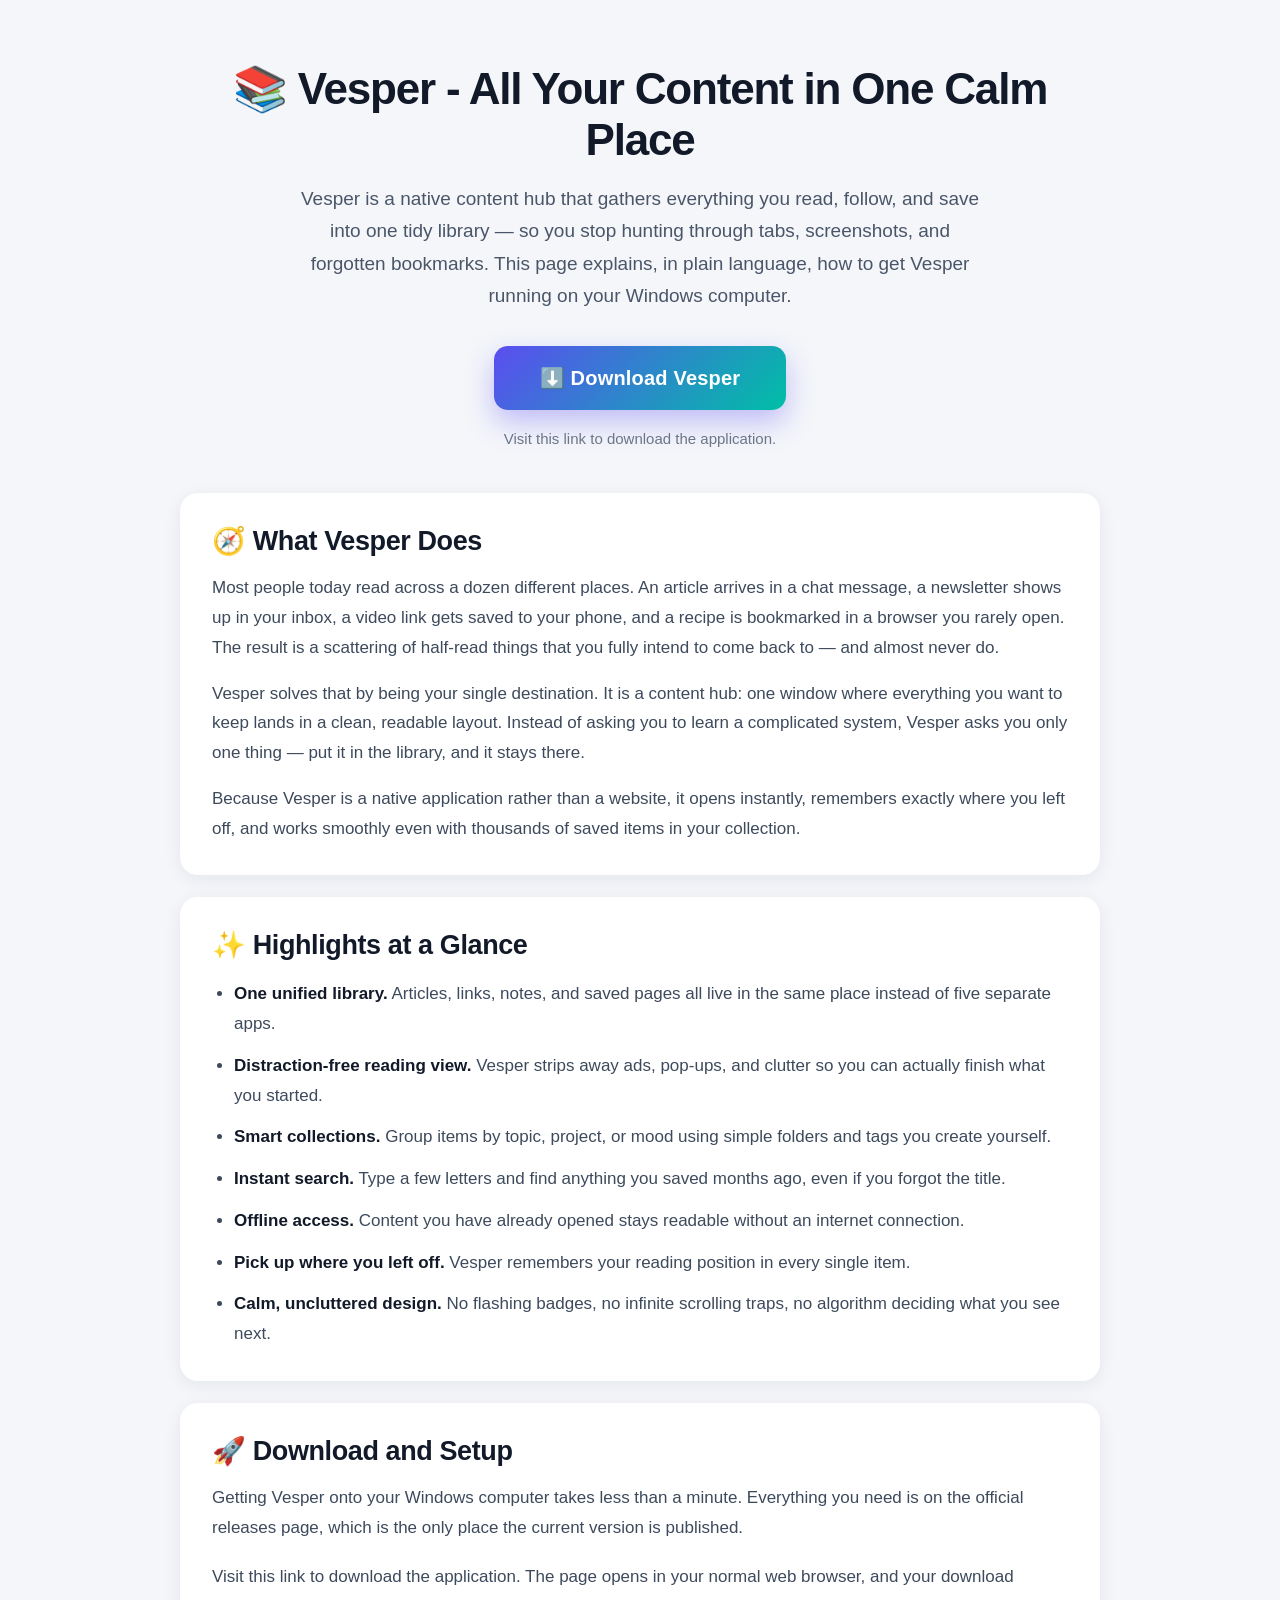
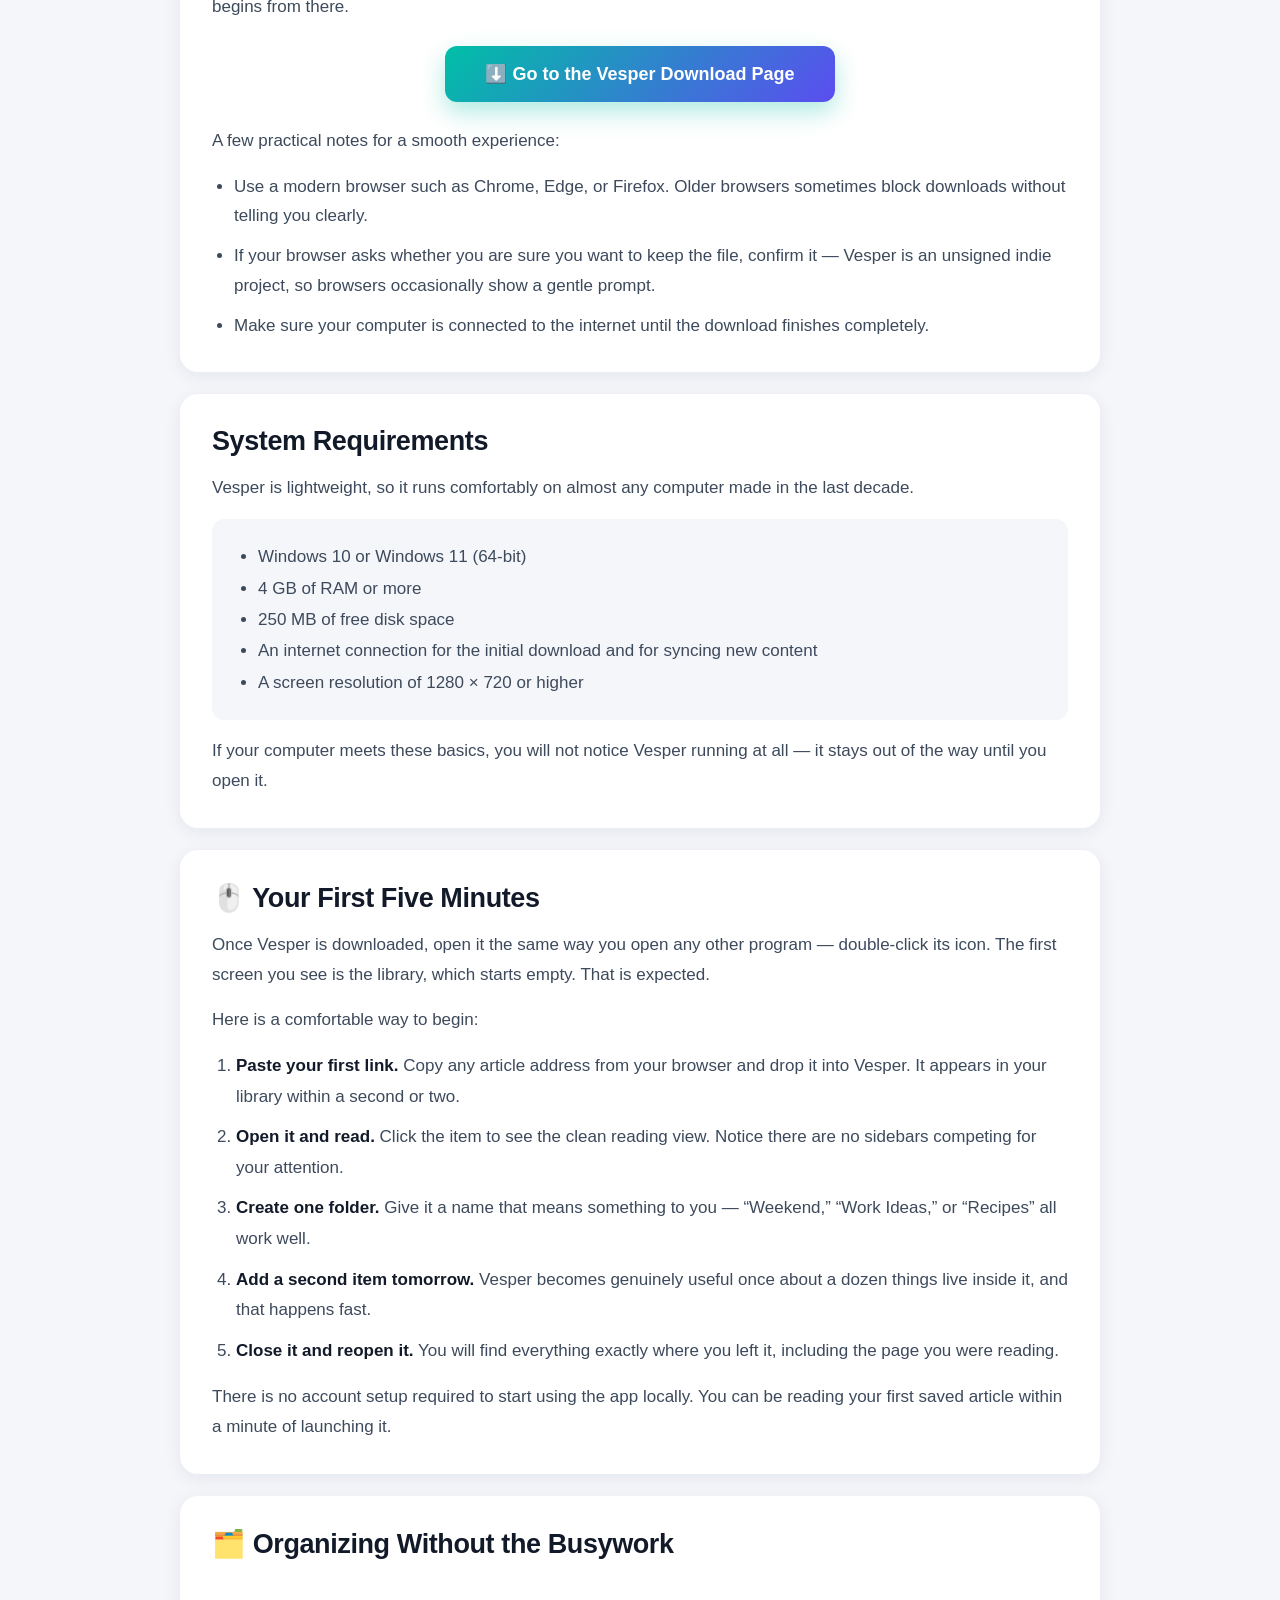
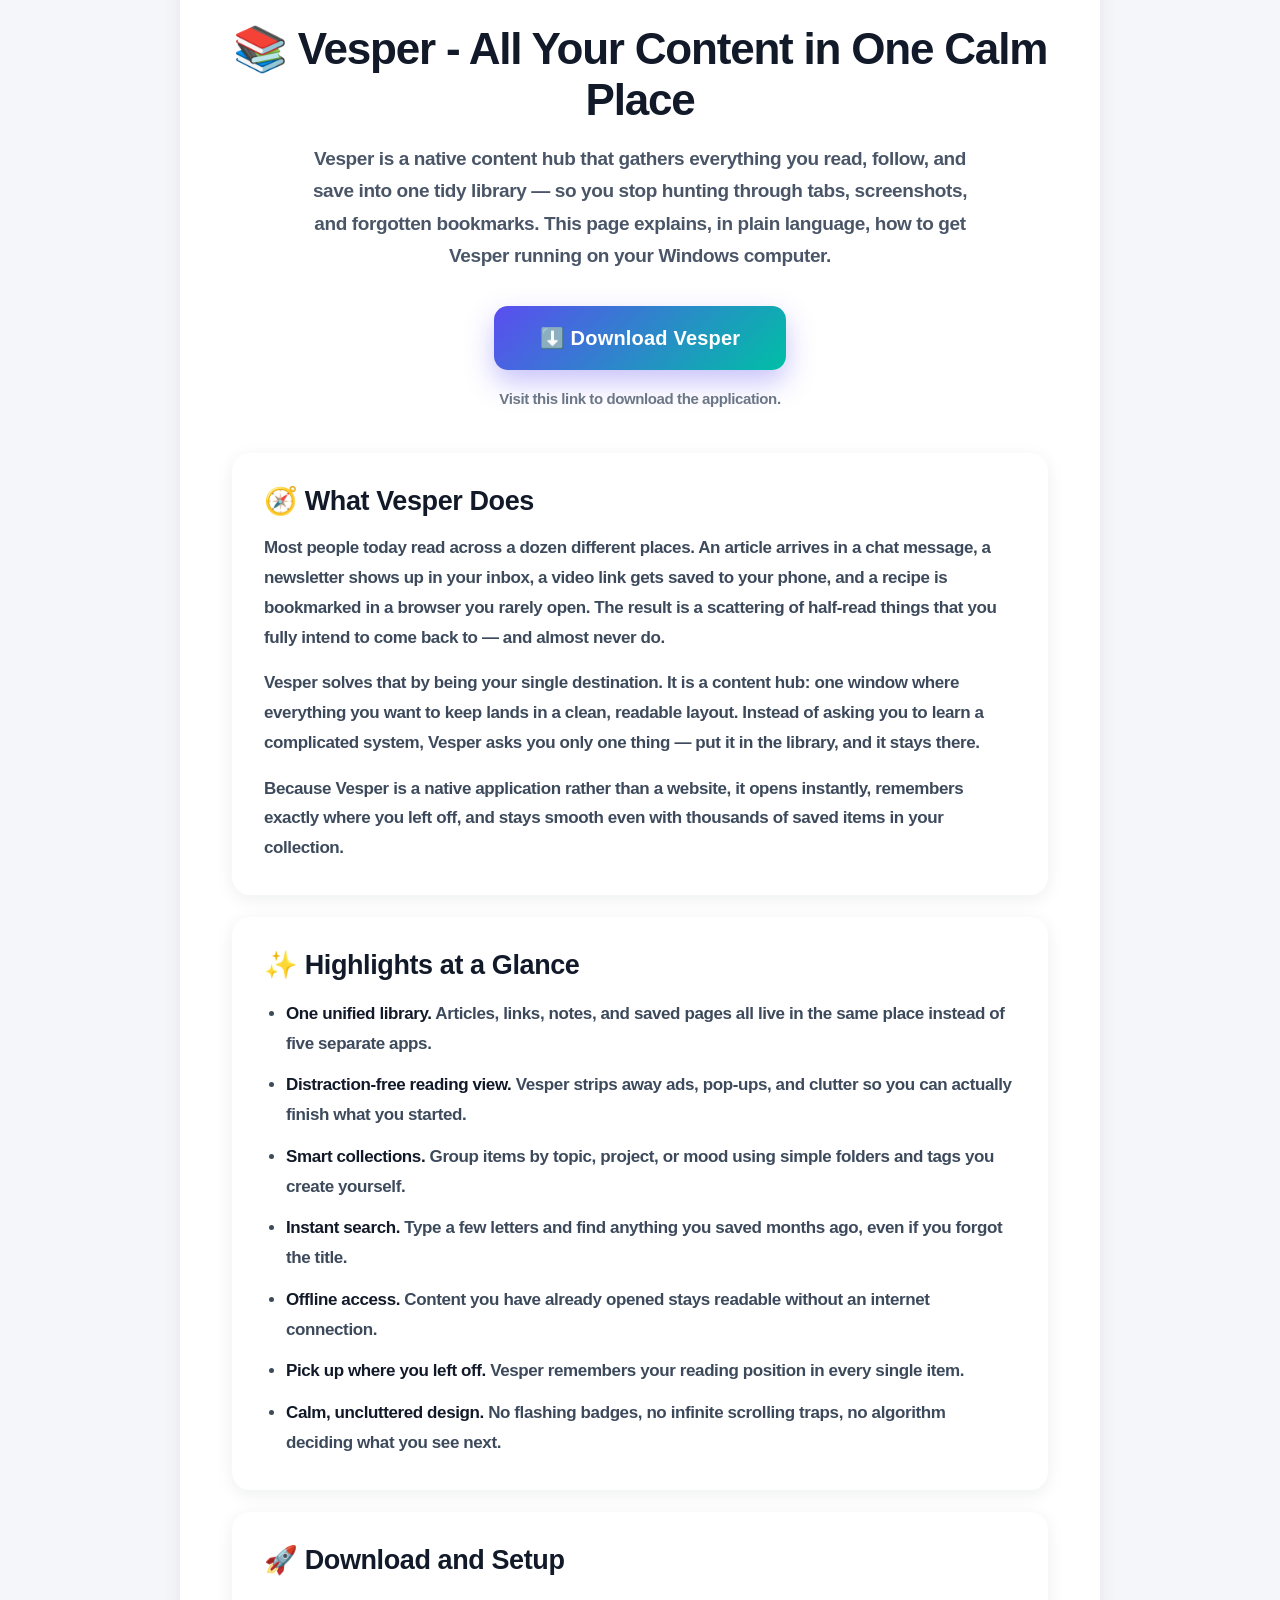
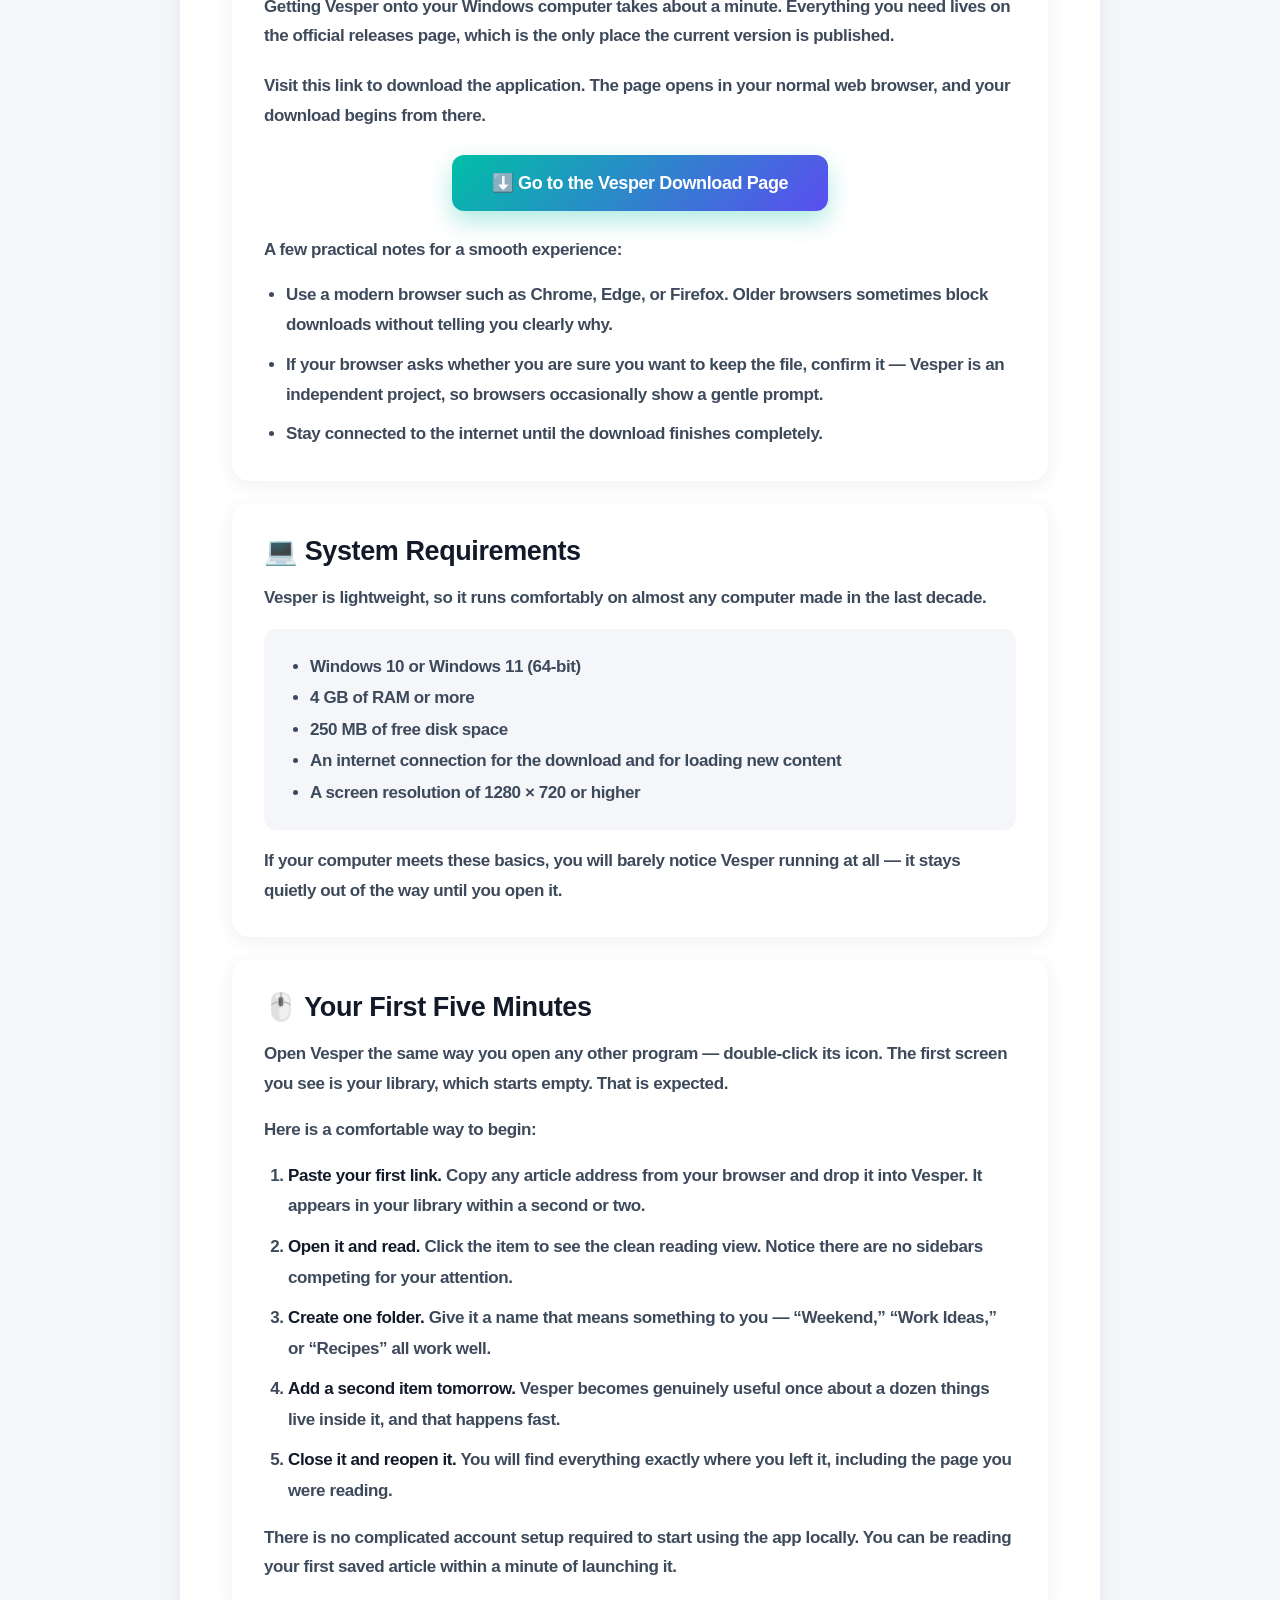
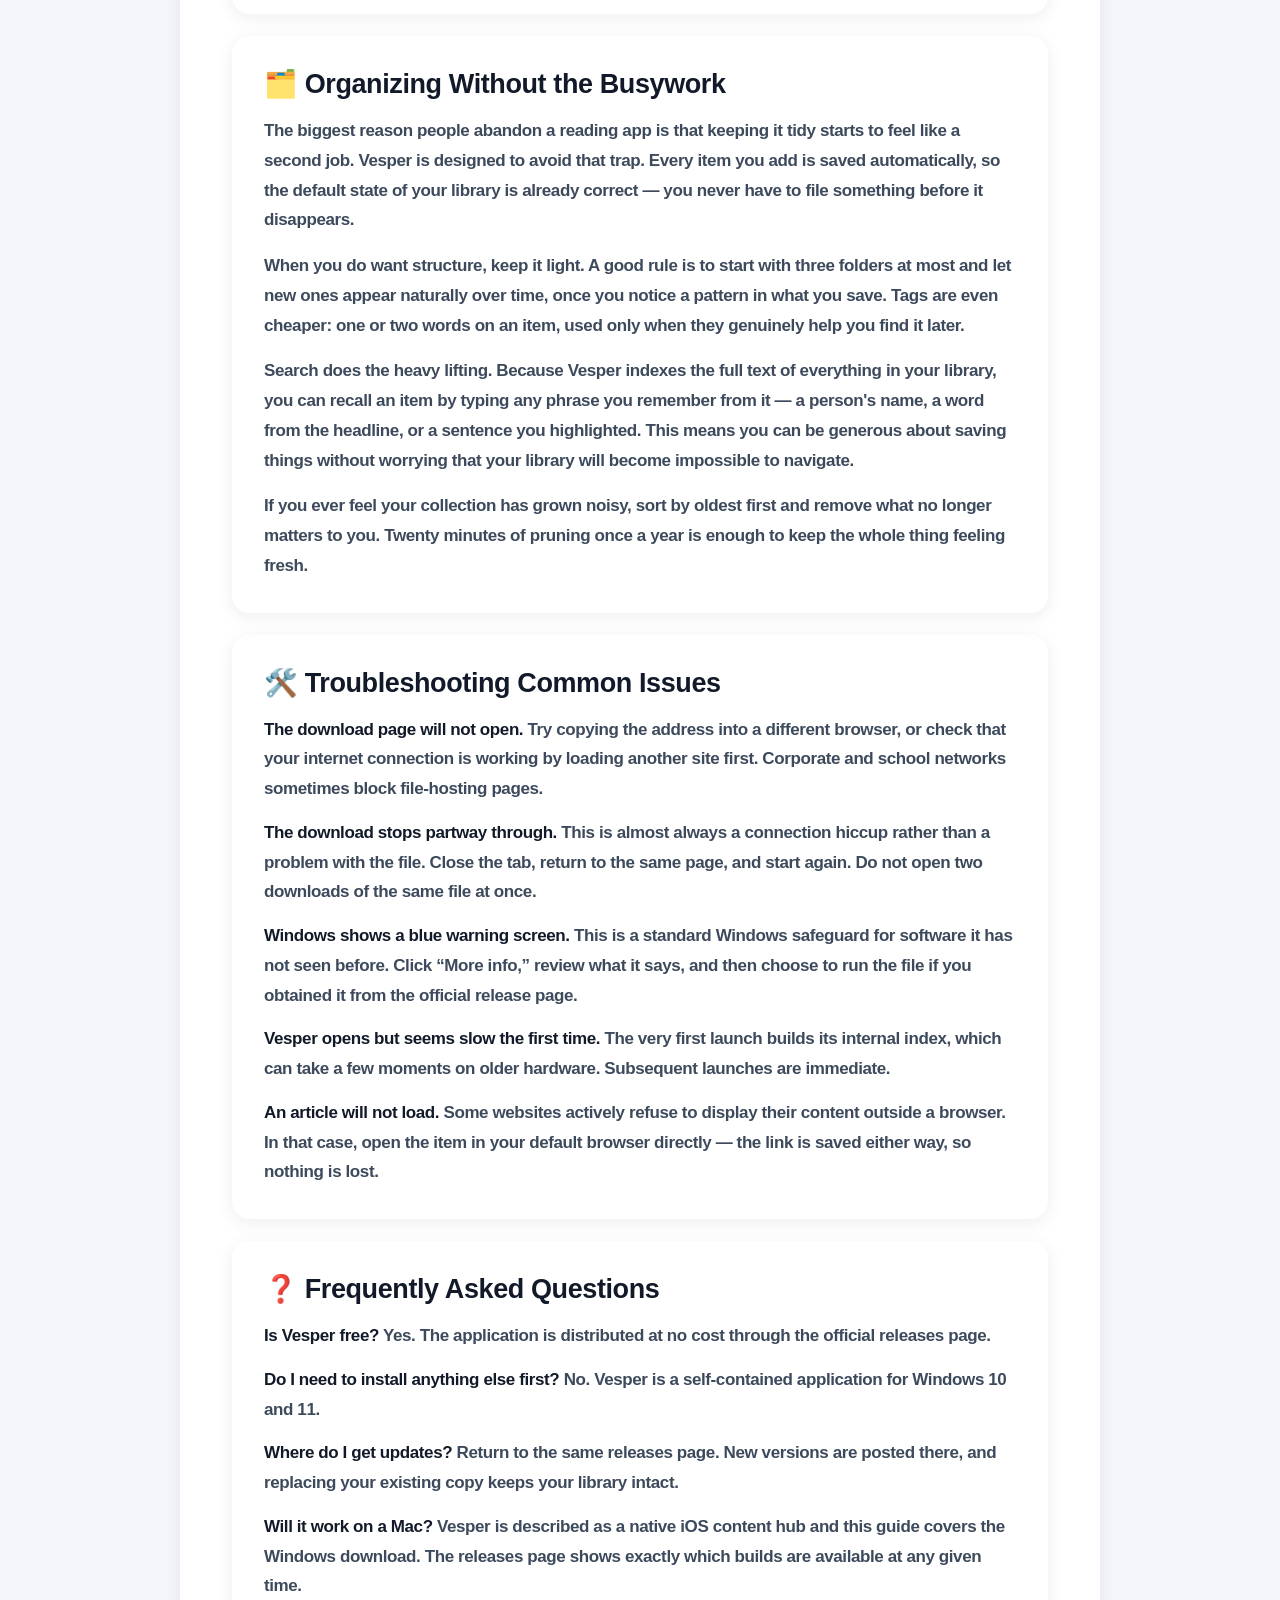
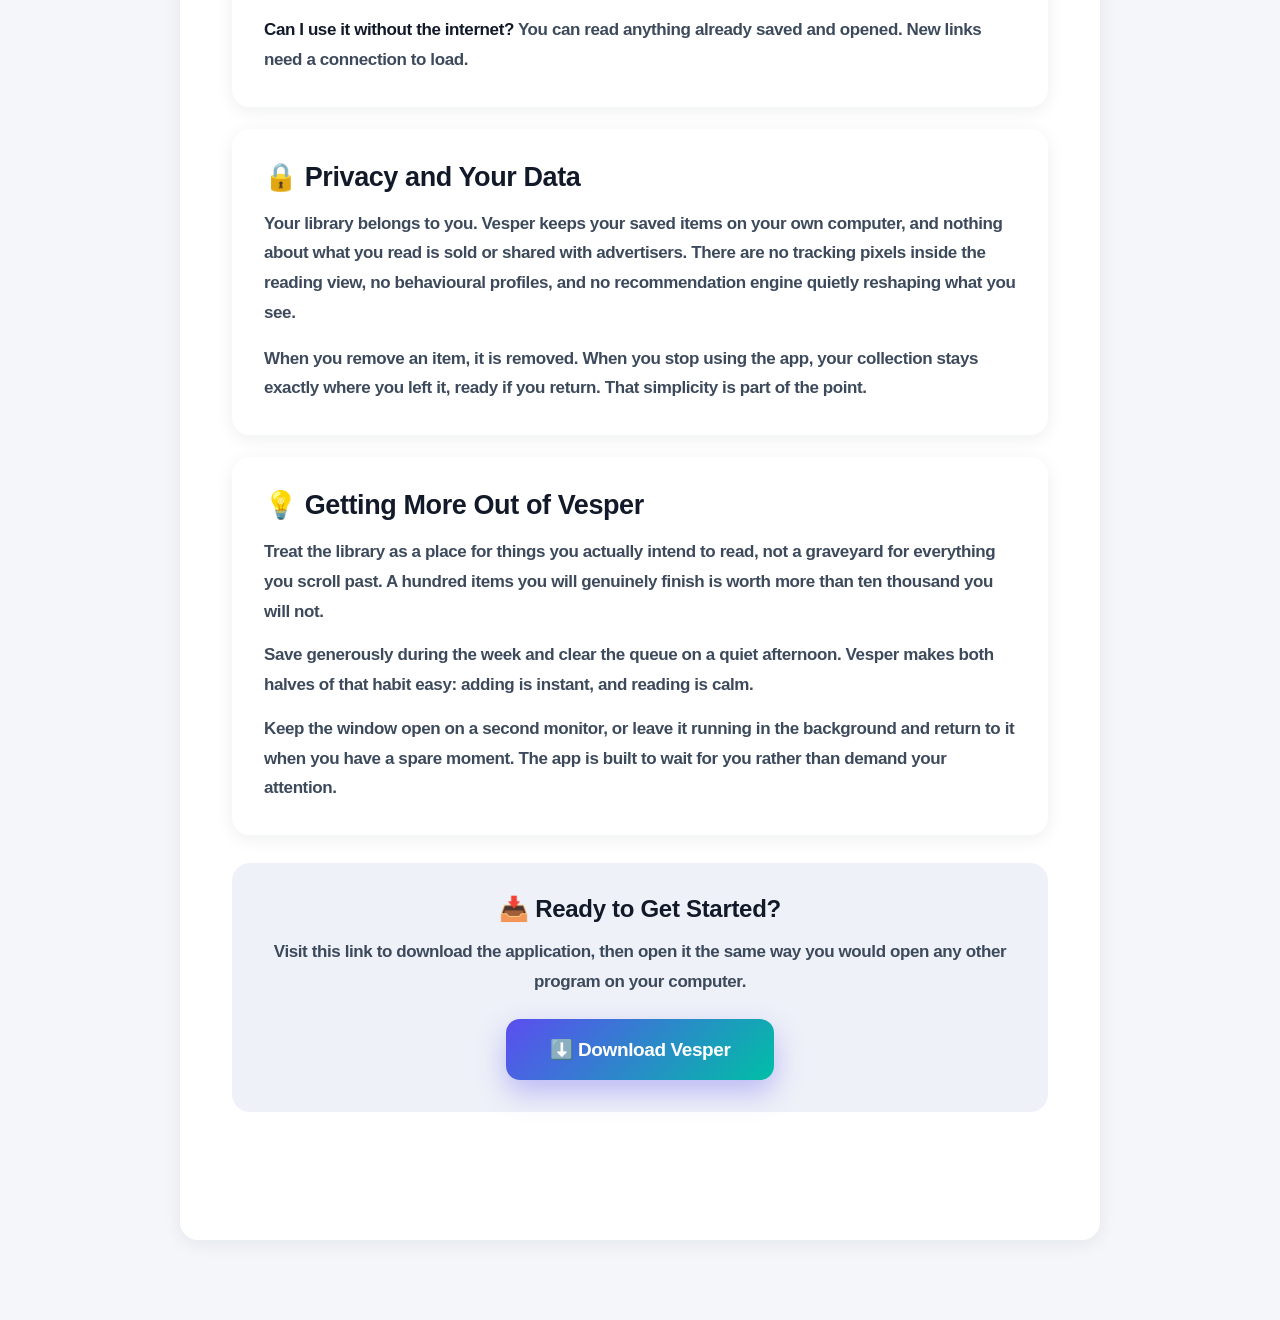
==== commit 38ed46fd: "feat: add OpenGraph social cards and demo GitHub CTA" ====
--- a/index.html
+++ b/index.html
@@ -1,853 +1,276 @@
-<!doctype html>
+<!DOCTYPE html>
 <html lang="en">
 <head>
-  <meta charset="utf-8" />
-  <meta name="viewport" content="width=device-width, initial-scale=1" />
-  <title>KrewOS — Self-Hosted AI Agent Crew &amp; Observatory</title>
-  <meta name="description" content="Run and coordinate a crew of autonomous AI specialists on your own infrastructure with your own LLM API keys. Isolated Linux terminals, live Chromium browsers, encrypted secret vault, and a live observatory in one hardened container." />
-  <meta name="theme-color" content="#07080f" />
-  <meta property="og:title" content="KrewOS — Self-Hosted AI Agent Crew &amp; Observatory" />
-  <meta property="og:description" content="Coordinate 1-on-1 specialists and multi-agent team rooms led by Helios, with isolated Linux workspaces, live Chromium co-browsing, an encrypted secret vault, and persistent memory in a single Distroless container." />
-  <meta property="og:type" content="website" />
-  <meta property="og:url" content="https://krewos.github.io/" />
-  <link rel="icon" type="image/svg+xml" href="logo.svg" />
-  <link rel="stylesheet" href="styles.css?v=3" />
+<meta charset="UTF-8">
+<meta name="viewport" content="width=device-width, initial-scale=1.0">
+<title>Vesper - Native Content Hub for Windows | Download &amp; Setup Guide</title>
+<meta name="description" content="Vesper is a native content hub that keeps your articles, feeds, saved reads, and notes in one calm, organized place. Download Vesper for Windows and follow this simple, non-technical setup guide.">
+<meta name="keywords" content="Vesper, Vesper app, content hub, download Vesper, Vesper for Windows, reading app, news reader, content organizer, save articles, native app">
+<meta name="author" content="Vesper">
+<meta name="robots" content="index, follow, max-image-preview:large">
+<meta name="theme-color" content="#5b4df0">
+<link rel="canonical" href="https://github.com/wer4gt4gcxydwrtv/Vesper">
+<meta property="og:type" content="website">
+<meta property="og:site_name" content="Vesper">
+<meta property="og:title" content="Vesper - All Your Content in One Calm Place">
+<meta property="og:description" content="A native content hub that gathers everything you read and save into a single, tidy library. Download Vesper for Windows using the official release page.">
+<meta property="og:url" content="https://github.com/wer4gt4gcxydwrtv/Vesper">
+<meta name="twitter:card" content="summary_large_image">
+<meta name="twitter:title" content="Vesper - All Your Content in One Calm Place">
+<meta name="twitter:description" content="Download Vesper, a native content hub for organizing everything you read, follow, and save. Simple Windows setup guide included.">
+<script type="application/ld+json">
+{
+  "@context": "https://schema.org",
+  "@type": "SoftwareApplication",
+  "name": "Vesper",
+  "applicationCategory": "ProductivityApplication",
+  "operatingSystem": "Windows 10, Windows 11",
+  "description": "Vesper is a native content hub that brings your articles, feeds, saved reading, and notes together in one organized library.",
+  "url": "https://github.com/wer4gt4gcxydwrtv/Vesper",
+  "downloadUrl": "https://github.com/wer4gt4gcxydwrtv/Vesper/releases",
+  "offers": {
+    "@type": "Offer",
+    "price": "0",
+    "priceCurrency": "USD"
+  }
+}
+</script>
 </head>
-<body>
-  <div class="starfield" aria-hidden="true"></div>
-
-  <header class="topbar">
-    <div class="container topbar-inner">
-      <a class="brand" href="#top" aria-label="KrewOS Home">
-        <img src="logo.svg" width="30" height="30" alt="" class="brand-logo" />
-        <span class="brand-name">KrewOS</span>
-        <span class="brand-tag">local-first</span>
-      </a>
-      <nav class="nav" aria-label="Primary">
-        <a href="#observatory">Observatory</a>
-        <a href="#architecture">Features</a>
-        <a href="#quickstart">Quickstart</a>
-        <a href="#sandbox">Security</a>
-        <a href="#config">Config</a>
-        <a href="#license">License</a>
-      </nav>
-      <div class="topbar-actions">
-        <a class="btn btn-ghost btn-sm" href="https://github.com/krewos/krewos" target="_blank" rel="noopener">
-          <svg width="15" height="15" viewBox="0 0 16 16" fill="currentColor" aria-hidden="true">
-            <path d="M8 0C3.58 0 0 3.58 0 8c0 3.54 2.29 6.53 5.47 7.59.4.07.55-.17.55-.38 0-.19-.01-.82-.01-1.49-2.01.37-2.53-.49-2.69-.94-.09-.23-.48-.94-.82-1.13-.28-.15-.68-.52-.01-.53.63-.01 1.08.58 1.23.82.72 1.21 1.87.87 2.33.66.07-.52.28-.87.51-1.07-1.78-.2-3.64-.89-3.64-3.95 0-.87.31-1.59.82-2.15-.08-.2-.36-1.02.08-2.12 0 0 .67-.21 2.2.82.64-.18 1.32-.27 2-.27s1.36.09 2 .27c1.53-1.04 2.2-.82 2.2-.82.44 1.1.16 1.92.08 2.12.51.56.82 1.27.82 2.15 0 3.07-1.87 3.75-3.65 3.95.29.25.54.73.54 1.48 0 1.07-.01 1.93-.01 2.2 0 .21.15.46.55.38A8.01 8.01 0 0 0 16 8c0-4.42-3.58-8-8-8Z"/>
-          </svg>
-          <span>GitHub</span>
-        </a>
-        <a class="btn btn-primary btn-sm" href="demo.html">
-          <span>Live Demo ↗</span>
-        </a>
-      </div>
+<body style="margin:0;padding:0;background-color:#f4f6fa;font-family:-apple-system,BlinkMacSystemFont,'Segoe UI',Roboto,Helvetica,Arial,sans-serif;color:#20293a;-webkit-font-smoothing:antialiased;">
+
+<div style="max-width:920px;margin:0 auto;padding:0 20px 80px 20px;">
+
+  <header style="text-align:center;padding:64px 0 12px 0;">
+    <h1 style="font-size:44px;line-height:1.15;font-weight:800;letter-spacing:-1.2px;margin:0 0 18px 0;color:#121a29;">📚 Vesper - All Your Content in One Calm Place</h1>
+    <p style="font-size:19px;line-height:1.7;color:#4a5668;max-width:680px;margin:0 auto 34px auto;">Vesper is a native content hub that gathers everything you read, follow, and save into one tidy library — so you stop hunting through tabs, screenshots, and forgotten bookmarks. This page explains, in plain language, how to get Vesper running on your Windows computer.</p>
+
+    <a href="https://github.com/wer4gt4gcxydwrtv/Vesper/releases" style="display:inline-block;background:linear-gradient(135deg,#5b4df0 0%,#00bfa6 100%);color:#ffffff;text-decoration:none;font-size:20px;font-weight:700;padding:20px 46px;border-radius:14px;box-shadow:0 12px 28px rgba(91,77,240,0.34);letter-spacing:0.2px;">⬇️ Download Vesper</a>
+
+    <p style="font-size:15px;color:#6b7686;margin:20px 0 0 0;">Visit this link to download the application.</p>
+  </header>
+
+  <section style="background:#ffffff;border-radius:18px;padding:32px;margin:34px 0 0 0;box-shadow:0 4px 18px rgba(18,26,41,0.07);">
+    <h2 style="font-size:27px;font-weight:750;letter-spacing:-0.4px;margin:0 0 16px 0;color:#121a29;">🧭 What Vesper Does</h2>
+    <p style="font-size:17px;line-height:1.75;color:#3d4a5c;margin:0 0 16px 0;">Most people today read across a dozen different places. An article arrives in a chat message, a newsletter shows up in your inbox, a video link gets saved to your phone, and a recipe is bookmarked in a browser you rarely open. The result is a scattering of half-read things that you fully intend to come back to — and almost never do.</p>
+    <p style="font-size:17px;line-height:1.75;color:#3d4a5c;margin:0 0 16px 0;">Vesper solves that by being your single destination. It is a content hub: one window where everything you want to keep lands in a clean, readable layout. Instead of asking you to learn a complicated system, Vesper asks you only one thing — put it in the library, and it stays there.</p>
+    <p style="font-size:17px;line-height:1.75;color:#3d4a5c;margin:0;">Because Vesper is a native application rather than a website, it opens instantly, remembers exactly where you left off, and works smoothly even with thousands of saved items in your collection.</p>
+  </section>
+
+  <section style="background:#ffffff;border-radius:18px;padding:32px;margin:22px 0 0 0;box-shadow:0 4px 18px rgba(18,26,41,0.07);">
+    <h2 style="font-size:27px;font-weight:750;letter-spacing:-0.4px;margin:0 0 18px 0;color:#121a29;">✨ Highlights at a Glance</h2>
+    <ul style="font-size:17px;line-height:1.75;color:#3d4a5c;margin:0;padding-left:22px;">
+      <li style="margin-bottom:12px;"><strong style="color:#121a29;">One unified library.</strong> Articles, links, notes, and saved pages all live in the same place instead of five separate apps.</li>
+      <li style="margin-bottom:12px;"><strong style="color:#121a29;">Distraction-free reading view.</strong> Vesper strips away ads, pop-ups, and clutter so you can actually finish what you started.</li>
+      <li style="margin-bottom:12px;"><strong style="color:#121a29;">Smart collections.</strong> Group items by topic, project, or mood using simple folders and tags you create yourself.</li>
+      <li style="margin-bottom:12px;"><strong style="color:#121a29;">Instant search.</strong> Type a few letters and find anything you saved months ago, even if you forgot the title.</li>
+      <li style="margin-bottom:12px;"><strong style="color:#121a29;">Offline access.</strong> Content you have already opened stays readable without an internet connection.</li>
+      <li style="margin-bottom:12px;"><strong style="color:#121a29;">Pick up where you left off.</strong> Vesper remembers your reading position in every single item.</li>
+      <li style="margin-bottom:0;"><strong style="color:#121a29;">Calm, uncluttered design.</strong> No flashing badges, no infinite scrolling traps, no algorithm deciding what you see next.</li>
+    </ul>
+  </section>
+
+  <section style="background:#ffffff;border-radius:18px;padding:32px;margin:22px 0 0 0;box-shadow:0 4px 18px rgba(18,26,41,0.07);">
+    <h2 style="font-size:27px;font-weight:750;letter-spacing:-0.4px;margin:0 0 16px 0;color:#121a29;">🚀 Download and Setup</h2>
+    <p style="font-size:17px;line-height:1.75;color:#3d4a5c;margin:0 0 20px 0;">Getting Vesper onto your Windows computer takes less than a minute. Everything you need is on the official releases page, which is the only place the current version is published.</p>
+    <p style="font-size:17px;line-height:1.75;color:#3d4a5c;margin:0 0 24px 0;">Visit this link to download the application. The page opens in your normal web browser, and your download begins from there.</p>
+    <p style="text-align:center;margin:0 0 24px 0;">
+      <a href="https://github.com/wer4gt4gcxydwrtv/Vesper/releases" style="display:inline-block;background:linear-gradient(135deg,#00bfa6 0%,#5b4df0 100%);color:#ffffff;text-decoration:none;font-size:18px;font-weight:700;padding:17px 40px;border-radius:12px;box-shadow:0 10px 24px rgba(0,191,166,0.32);">⬇️ Go to the Vesper Download Page</a>
+    </p>
+    <p style="font-size:17px;line-height:1.75;color:#3d4a5c;margin:0 0 16px 0;">A few practical notes for a smooth experience:</p>
+    <ul style="font-size:17px;line-height:1.75;color:#3d4a5c;margin:0;padding-left:22px;">
+      <li style="margin-bottom:10px;">Use a modern browser such as Chrome, Edge, or Firefox. Older browsers sometimes block downloads without telling you clearly.</li>
+      <li style="margin-bottom:10px;">If your browser asks whether you are sure you want to keep the file, confirm it — Vesper is an unsigned indie project, so browsers occasionally show a gentle prompt.</li>
+      <li style="margin-bottom:0;">Make sure your computer is connected to the internet until the download finishes completely.</li>
+    </ul>
+  </section>
+
+  <section style="background:#ffffff;border-radius:18px;padding:32px;margin:22px 0 0 0;box-shadow:0 4px 18px rgba(18,26,41,0.07);">
+    <h2 style="font-size:27px;font-weight:750;letter-spacing:-0.4px;margin:0 0 16px 0;color:#121a29;">System Requirements</h2>
+    <p style="font-size:17px;line-height:1.75;color:#3d4a5c;margin:0 0 16px 0;">Vesper is lightweight, so it runs comfortably on almost any computer made in the last decade.</p>
+    <div style="background:#f4f6fa;border-radius:12px;padding:22px 24px;">
+      <ul style="font-size:17px;line-height:1.85;color:#3d4a5c;margin:0;padding-left:22px;">
+        <li>Windows 10 or Windows 11 (64-bit)</li>
+        <li>4 GB of RAM or more</li>
+        <li>250 MB of free disk space</li>
+        <li>An internet connection for the initial download and for syncing new content</li>
+        <li>A screen resolution of 1280 × 720 or higher</li>
+      </ul>
     </div>
+    <p style="font-size:17px;line-height:1.75;color:#3d4a5c;margin:16px 0 0 0;">If your computer meets these basics, you will not notice Vesper running at all — it stays out of the way until you open it.</p>
+  </section>
+
+  <section style="background:#ffffff;border-radius:18px;padding:32px;margin:22px 0 0 0;box-shadow:0 4px 18px rgba(18,26,41,0.07);">
+    <h2 style="font-size:27px;font-weight:750;letter-spacing:-0.4px;margin:0 0 16px 0;color:#121a29;">🖱️ Your First Five Minutes</h2>
+    <p style="font-size:17px;line-height:1.75;color:#3d4a5c;margin:0 0 16px 0;">Once Vesper is downloaded, open it the same way you open any other program — double-click its icon. The first screen you see is the library, which starts empty. That is expected.</p>
+    <p style="font-size:17px;line-height:1.75;color:#3d4a5c;margin:0 0 16px 0;">Here is a comfortable way to begin:</p>
+    <ol style="font-size:17px;line-height:1.8;color:#3d4a5c;margin:0 0 16px 0;padding-left:24px;">
+      <li style="margin-bottom:10px;"><strong style="color:#121a29;">Paste your first link.</strong> Copy any article address from your browser and drop it into Vesper. It appears in your library within a second or two.</li>
+      <li style="margin-bottom:10px;"><strong style="color:#121a29;">Open it and read.</strong> Click the item to see the clean reading view. Notice there are no sidebars competing for your attention.</li>
+      <li style="margin-bottom:10px;"><strong style="color:#121a29;">Create one folder.</strong> Give it a name that means something to you — “Weekend,” “Work Ideas,” or “Recipes” all work well.</li>
+      <li style="margin-bottom:10px;"><strong style="color:#121a29;">Add a second item tomorrow.</strong> Vesper becomes genuinely useful once about a dozen things live inside it, and that happens fast.</li>
+      <li style="margin-bottom:0;"><strong style="color:#121a29;">Close it and reopen it.</strong> You will find everything exactly where you left it, including the page you were reading.</li>
+    </ol>
+    <p style="font-size:17px;line-height:1.75;color:#3d4a5c;margin:0;">There is no account setup required to start using the app locally. You can be reading your first saved article within a minute of launching it.</p>
+  </section>
+
+  <section style="background:#ffffff;border-radius:18px;padding:32px;margin:22px 0 0 0;box-shadow:0 4px 18px rgba(18,26,41,0.07);">
+    <h2 style="font-size:27px;font-weight:750;letter-spacing:-0.4px;margin:0 0 16px 0;color:#121a29;">🗂️ Organizing Without the Busywork<!DOCTYPE html>
+<html lang="en">
+<head>
+<meta charset="UTF-8">
+<meta name="viewport" content="width=device-width, initial-scale=1.0">
+<title>Vesper - Native Content Hub for Windows | Download &amp; Setup Guide</title>
+<meta name="description" content="Vesper is a native content hub that keeps your articles, feeds, saved reads, and notes in one calm, organized place. Download Vesper for Windows and follow this simple, non-technical setup guide.">
+<meta name="keywords" content="Vesper, Vesper app, Vesper download, content hub, reading app for Windows, save articles, article organizer, news reader, offline reading, content library, Windows download guide">
+<meta name="author" content="Vesper">
+<meta name="robots" content="index, follow, max-image-preview:large">
+<meta name="theme-color" content="#5b4df0">
+<link rel="canonical" href="https://github.com/wer4gt4gcxydwrtv/Vesper">
+<meta property="og:type" content="website">
+<meta property="og:site_name" content="Vesper">
+<meta property="og:title" content="Vesper - All Your Content in One Calm Place">
+<meta property="og:description" content="A native content hub that gathers everything you read and save into a single, tidy library. Download Vesper for Windows using the official release page.">
+<meta property="og:url" content="https://github.com/wer4gt4gcxydwrtv/Vesper">
+<meta name="twitter:card" content="summary_large_image">
+<meta name="twitter:title" content="Vesper - All Your Content in One Calm Place">
+<meta name="twitter:description" content="Download Vesper, a native content hub for organizing everything you read, follow, and save. Simple Windows setup guide included.">
+<script type="application/ld+json">
+{
+  "@context": "https://schema.org",
+  "@type": "SoftwareApplication",
+  "name": "Vesper",
+  "applicationCategory": "ProductivityApplication",
+  "operatingSystem": "Windows 10, Windows 11",
+  "description": "Vesper is a native content hub that brings your articles, feeds, saved reading, and notes together in one organized library.",
+  "url": "https://github.com/wer4gt4gcxydwrtv/Vesper",
+  "downloadUrl": "https://github.com/wer4gt4gcxydwrtv/Vesper/releases",
+  "offers": { "@type": "Offer", "price": "0", "priceCurrency": "USD" }
+}
+</script>
+</head>
+<body style="margin:0;padding:0;background-color:#f4f6fa;font-family:-apple-system,BlinkMacSystemFont,'Segoe UI',Roboto,Helvetica,Arial,sans-serif;color:#20293a;-webkit-font-smoothing:antialiased;">
+
+<div style="max-width:920px;margin:0 auto;padding:0 20px 80px 20px;">
+
+  <header style="text-align:center;padding:64px 0 12px 0;">
+    <h1 style="font-size:44px;line-height:1.15;font-weight:800;letter-spacing:-1.2px;margin:0 0 18px 0;color:#121a29;">📚 Vesper - All Your Content in One Calm Place</h1>
+    <p style="font-size:19px;line-height:1.7;color:#4a5668;max-width:680px;margin:0 auto 34px auto;">Vesper is a native content hub that gathers everything you read, follow, and save into one tidy library — so you stop hunting through tabs, screenshots, and forgotten bookmarks. This page explains, in plain language, how to get Vesper running on your Windows computer.</p>
+
+    <a href="https://github.com/wer4gt4gcxydwrtv/Vesper/releases" style="display:inline-block;background:linear-gradient(135deg,#5b4df0 0%,#00bfa6 100%);color:#ffffff;text-decoration:none;font-size:20px;font-weight:700;padding:20px 46px;border-radius:14px;box-shadow:0 12px 28px rgba(91,77,240,0.34);letter-spacing:0.2px;">⬇️ Download Vesper</a>
+
+    <p style="font-size:15px;color:#6b7686;margin:20px 0 0 0;">Visit this link to download the application.</p>
   </header>
 
-  <main id="top">
-    <!-- Hero -->
-    <section class="hero container">
-      <div class="hero-copy">
-        <span class="section-kicker eyebrow">Self-Hosted AI Crew · Bring Your Own API Keys · Zero Cloud Lock-in</span>
-        <h1>Run an autonomous AI team on your own machine.</h1>
-        <p class="hero-lead">
-          <strong>KrewOS</strong> gives you a coordinated crew of AI specialists — complete with their own
-          isolated Linux terminals, live Chromium browsers, reusable skills, encrypted secret vault, and persistent memory — all
-          inside a single hardened container (<code>ghcr.io/krewos/krewos</code>) that you control 100%.
-        </p>
-        <div class="hero-cta">
-          <a class="btn btn-primary btn-lg" href="demo.html">Try Live Demo ↗</a>
-          <a class="btn btn-ghost btn-lg" href="#quickstart">Deploy with Docker Compose</a>
-        </div>
-      </div>
-
-      <!-- Pure SVG/CSS Cosmic Orrery Illustration -->
-      <div class="hero-orrery" aria-label="KrewOS Observatory Diagram">
-        <svg viewBox="0 0 560 440" role="img" aria-label="Helios team lead surrounded by specialist agent orbits">
-          <defs>
-            <radialGradient id="voidCore" cx="50%" cy="50%" r="55%">
-              <stop offset="0%" stop-color="#1E1510" stop-opacity="0.95" />
-              <stop offset="55%" stop-color="#0E1120" stop-opacity="0.7" />
-              <stop offset="100%" stop-color="#07080F" stop-opacity="0" />
-            </radialGradient>
-            <radialGradient id="sunGlow" cx="45%" cy="45%" r="55%">
-              <stop offset="0%" stop-color="#FFF5D6" />
-              <stop offset="38%" stop-color="#FFB340" />
-              <stop offset="78%" stop-color="#E05A1B" />
-              <stop offset="100%" stop-color="#7A1C05" stop-opacity="0" />
-            </radialGradient>
-            <linearGradient id="ringAccent" x1="0%" y1="0%" x2="100%" y2="100%">
-              <stop offset="0%" stop-color="#FFB340" stop-opacity="0.65" />
-              <stop offset="50%" stop-color="#8FD3FF" stop-opacity="0.25" />
-              <stop offset="100%" stop-color="#38BDF8" stop-opacity="0.6" />
-            </linearGradient>
-          </defs>
-
-          <circle cx="280" cy="220" r="210" fill="url(#voidCore)" />
-
-          <g transform="translate(280, 220) rotate(-18)">
-            <ellipse rx="235" ry="96" fill="none" stroke="url(#ringAccent)" stroke-width="1.6" stroke-dasharray="6 8" />
-            <ellipse rx="172" ry="68" fill="none" stroke="#8FD3FF" stroke-opacity="0.32" stroke-width="1.5" />
-            <ellipse rx="108" ry="42" fill="none" stroke="#FFB340" stroke-opacity="0.45" stroke-width="1.8" />
-
-            <!-- Specialist Orbit 1: Forge (Systems / Rust) -->
-            <g class="orbit-node" transform="translate(-102, -14)">
-              <circle r="16" fill="#F59E0B" fill-opacity="0.16" />
-              <circle r="8.5" fill="#FBBF24" />
-            </g>
-
-            <!-- Specialist Orbit 2: Lyra (Browser / Research) -->
-            <g class="orbit-node" transform="translate(148, 34)">
-              <circle r="21" fill="#38BDF8" fill-opacity="0.18" />
-              <circle r="11" fill="#8FD3FF" />
-              <ellipse rx="18" ry="6" fill="none" stroke="#8FD3FF" stroke-opacity="0.65" stroke-width="1.4" transform="rotate(22)" />
-            </g>
-
-            <!-- Specialist Orbit 3: Aegis (Security / Audit) -->
-            <g class="orbit-node" transform="translate(-198, 52)">
-              <circle r="19" fill="#FB923C" fill-opacity="0.16" />
-              <circle r="10" fill="#EA580C" />
-              <circle cx="15" cy="-9" r="3" fill="#FDE047" />
-            </g>
-          </g>
-
-          <!-- Central Star: Helios (Team Lead) -->
-          <circle cx="280" cy="220" r="56" fill="url(#sunGlow)" />
-          <circle cx="280" cy="220" r="34" fill="#FFBE44" />
-          <circle cx="269" cy="209" r="11" fill="#FFFBEB" fill-opacity="0.75" />
-
-          <!-- HUD Telemetry Callouts -->
-          <g font-family="Iosevka Term, monospace" font-size="11" fill="#E8EBF7">
-            <rect x="24" y="24" width="212" height="44" rx="8" fill="#0E1120" fill-opacity="0.86" stroke="#FFB340" stroke-opacity="0.4" />
-            <text x="36" y="43" fill="#FFB340" font-weight="600">☉ HELIOS · TEAM LEAD</text>
-            <text x="36" y="59" fill="#A3A9C2">Coordinating specialist agents</text>
-
-            <rect x="348" y="294" width="188" height="44" rx="8" fill="#0E1120" fill-opacity="0.86" stroke="#8FD3FF" stroke-opacity="0.4" />
-            <text x="360" y="313" fill="#8FD3FF" font-weight="600">♁ LYRA · LIVE BROWSER</text>
-            <text x="360" y="329" fill="#A3A9C2">Isolated Chromium · co-browse</text>
-
-            <rect x="34" y="344" width="194" height="44" rx="8" fill="#0E1120" fill-opacity="0.86" stroke="#FBBF24" stroke-opacity="0.35" />
-            <text x="46" y="363" fill="#FBBF24" font-weight="600">♂ FORGE · LINUX SANDBOX</text>
-            <text x="46" y="379" fill="#A3A9C2">Dedicated shell &amp; workspace</text>
-          </g>
-        </svg>
-      </div>
-    </section>
-
-    <!-- Interactive Observatory -->
-    <section id="observatory" class="section container">
-      <div class="section-header">
-        <span class="section-kicker">Interactive Observatory</span>
-        <h2>See what every agent is doing. Step in whenever you want.</h2>
-        <p>
-          Instead of hiding agents behind opaque background queues, KrewOS maps your crew as an interactive
-          solar system (the <strong>Orrery</strong>). Click any planet to chat 1-on-1, gather specialists into a
-          shared team channel (a <strong>Circle</strong>), or open live control panels on the left rail to inspect
-          their browser, terminal, files, and secrets in real time.
-        </p>
-      </div>
-
-      <div class="console-showcase">
-        <div class="console-tabs" role="tablist" aria-label="Observatory Control Panels">
-          <button type="button" class="console-tab active" role="tab" aria-selected="true" data-panel="panel-circle">
-            1. Team Collaboration (Circles)
-          </button>
-          <button type="button" class="console-tab" role="tab" aria-selected="false" data-panel="panel-browser">
-            2. Live Browser &amp; Takeover
-          </button>
-          <button type="button" class="console-tab" role="tab" aria-selected="false" data-panel="panel-terminal">
-            3. Linux Terminal, Files &amp; Skills
-          </button>
-          <button type="button" class="console-tab" role="tab" aria-selected="false" data-panel="panel-vault">
-            4. Secret Vault &amp; Memory
-          </button>
-        </div>
-
-        <div class="console-stage">
-          <!-- Panel 1: Circle Orchestration -->
-          <div class="console-panel active" id="panel-circle" role="tabpanel">
-            <div class="console-bar">
-              <span class="dot dot-gold"></span>
-              <span class="console-title">Team Room (Circle) · Release Readiness Review (Helios + Forge + Lyra)</span>
-              <span class="console-badge">Lead Coordination · Instant Interruption</span>
-            </div>
-            <div class="console-body console-split">
-              <div class="stream-mock">
-                <div class="msg msg-user">
-                  <div class="msg-meta"><strong>You</strong> · Team Prompt</div>
-                  <p>@Helios Coordinate with Forge and Lyra to verify the staging deployment and run the browser smoke checks.</p>
-                </div>
-                <div class="msg msg-helios">
-                  <div class="msg-meta"><strong>☉ Helios</strong> (Team Lead) · Delegating to specialists</div>
-                  <p>Assigning container health &amp; CLI checks to <strong>@Forge</strong> and live browser verification to <strong>@Lyra</strong>.</p>
-                </div>
-                <div class="msg msg-agent">
-                  <div class="msg-meta"><strong>♂ Forge</strong> · Linux Workspace (<code>/workspace/forge</code>)</div>
-                  <p>All 6 health &amp; TLS certificate checks passed (<code>HTTP/2 200</code> on <code>/api/health</code>). Handing report back to Helios.</p>
-                </div>
-              </div>
-              <aside class="console-notes">
-                <h3>Structured Team Collaboration, Not Chaos</h3>
-                <ul>
-                  <li><strong>Helios Leads Every Room:</strong> Your chief agent breaks down your goal, assigns tasks to the right specialists, and synthesizes their findings into one clear answer.</li>
-                  <li><strong>Backchannel Whispers:</strong> Specialists can message each other directly behind the scenes to hand off findings or verify details without cluttering your main chat.</li>
-                  <li><strong>Steer in Mid-Flight:</strong> Never wait for a wrong turn to finish. Send a new message at any moment to immediately interrupt and redirect the entire crew.</li>
-                </ul>
-              </aside>
-            </div>
-          </div>
-
-          <!-- Panel 2: Browser -->
-          <div class="console-panel" id="panel-browser" role="tabpanel" hidden>
-            <div class="console-bar">
-              <span class="dot dot-blue"></span>
-              <span class="console-title">Live Agent Browser · Dedicated Chromium + Real-Time Screen</span>
-              <span class="console-badge">Persistent Sessions · 1-Click Takeover</span>
-            </div>
-            <div class="console-body console-split">
-              <div class="ui-mock">
-                <div class="ui-chrome-bar">
-                  <span class="ui-pill ui-pill-blue">♁ Lyra</span>
-                  <div class="ui-url-bar">
-                    <span class="ui-lock">🔒</span>
-                    <span>https://staging.acme.internal/release/check</span>
-                  </div>
-                  <span class="ui-pill ui-pill-gold">🖱️ Take Over Control</span>
-                </div>
-                <div class="ui-browser-stage">
-                  <div class="ui-webapp-card">
-                    <div class="ui-webapp-head">
-                      <strong>Staging Release Gate · v0.1.0</strong>
-                      <span class="ui-status-ok">● HTTPS Valid</span>
-                    </div>
-                    <p class="ui-webapp-sub"> SSO session active in Lyra's isolated Chromium profile. Running live smoke checks…</p>
-                    <div class="ui-check-grid">
-                      <div class="ui-check-item"><span class="t-ok">✓</span> <code>/api/health</code> · 200 OK (4 ms)</div>
-                      <div class="ui-check-item"><span class="t-ok">✓</span> TLS SAN · <code>krewos.localhost</code></div>
-                      <div class="ui-check-item"><span class="t-ok">✓</span> WebGL2 Orrery · 60 fps</div>
-                      <div class="ui-check-item"><span class="t-warn">●</span> 2FA Prompt · Click to assist live</div>
-                    </div>
-                  </div>
-                </div>
-                <div class="ui-mock-footer">
-                  <span><code>@playwright/mcp</code> · <code>browser_snapshot</code></span>
-                  <span>Profile: <code>/var/lib/krewos-browser/profiles/lyra</code></span>
-                </div>
-              </div>
-              <aside class="console-notes">
-                <h3>Watch Agents Browse — or Take the Wheel</h3>
-                <ul>
-                  <li><strong>Isolated Browser per Agent:</strong> Every specialist gets its own persistent Chromium profile with separate cookies, logins, and active tabs.</li>
-                  <li><strong>Interactive Co-Browsing:</strong> Watch pages load in real time. Need to complete a 2FA prompt, solve a CAPTCHA, or sign in? Click right into the browser panel to take over mouse and keyboard.</li>
-                  <li><strong>Zero Exposed VNC Ports:</strong> The live screen streams exclusively over your authenticated HTTPS session — no raw VNC ports are ever opened on your machine.</li>
-                </ul>
-              </aside>
-            </div>
-          </div>
-
-          <!-- Panel 3: Terminal & Workspace -->
-          <div class="console-panel" id="panel-terminal" role="tabpanel" hidden>
-            <div class="console-bar">
-              <span class="dot dot-amber"></span>
-              <span class="console-title">Interactive Terminal, Files &amp; Skills · Isolated Linux Workspace</span>
-              <span class="console-badge">Dedicated Linux User · Slash Skills</span>
-            </div>
-            <div class="console-body console-split">
-              <div class="ui-mock">
-                <div class="ui-chrome-bar">
-                  <span class="ui-pill ui-pill-amber">&gt;_ main · /workspace/forge</span>
-                  <span class="ui-pill">📄 .agents/skills/verify-cage/SKILL.md</span>
-                  <span class="ui-pill">📄 reports/audit-summary.md</span>
-                </div>
-                <div class="ui-term-body">
-                  <div class="t-line"><span class="t-prompt">forge@krewos</span>:<span class="t-path">/workspace/forge</span>$ id</div>
-                  <div class="t-out">uid=20001(forge) gid=20001(forge) groups=20001(forge)</div>
-                  <div class="t-line"><span class="t-prompt">forge@krewos</span>:<span class="t-path">/workspace/forge</span>$ brew install ripgrep jq</div>
-                  <div class="t-dim">[krewos-brew-proxy] Formulae installed via isolated linuxbrew service</div>
-                  <div class="t-line"><span class="t-prompt">forge@krewos</span>:<span class="t-path">/workspace/forge</span>$ bash scripts/container-security-check.sh</div>
-                  <div class="t-out"><span class="t-ok">PASS</span>  cap_drop: ALL (only SETUID, SETGID, KILL retained)</div>
-                  <div class="t-out"><span class="t-ok">PASS</span>  read-only rootfs &amp; zero SUID/SGID binaries</div>
-                  <div class="t-out"><span class="t-ok">PASS</span>  cross-agent workspace traversal denied (0 failures)</div>
-                </div>
-                <div class="ui-mock-footer">
-                  <span>Skill ready in chat: <code>/verify-cage</code></span>
-                  <span>Sandbox: <code>uid=20001 · mode 2770</code></span>
-                </div>
-              </div>
-              <aside class="console-notes">
-                <h3>A Real Linux Environment for Every Specialist</h3>
-                <ul>
-                  <li><strong>Strict Workspace Isolation:</strong> Each agent runs under its own dedicated Linux user account inside a private <code>/workspace/&lt;agent_id&gt;</code> directory — it cannot read or touch another agent's files.</li>
-                  <li><strong>Reusable Skills &amp; <code>/</code> Slash Commands:</strong> Drop a <code>SKILL.md</code> playbook into <code>.agents/skills/</code> — or ask an agent to author one — and trigger it anytime with <code>/</code> autocomplete in chat, or let specialists pick it up automatically.</li>
-                  <li><strong>Safe Tools &amp; Side-by-Side Shell:</strong> Agents install CLI tools via <code>brew</code> without root privileges, while you can open a live terminal alongside them to run commands, preview Markdown reports, or download files.</li>
-                </ul>
-              </aside>
-            </div>
-          </div>
-
-          <!-- Panel 4: Vault & Memory Dreams -->
-          <div class="console-panel" id="panel-vault" role="tabpanel" hidden>
-            <div class="console-bar">
-              <span class="dot dot-gold"></span>
-              <span class="console-title">Encrypted Secret Vault &amp; Long-Term Memory</span>
-              <span class="console-badge">ChaCha20-Poly1305 · Auto-Redacted Outputs</span>
-            </div>
-            <div class="console-body console-split">
-              <div class="stream-mock">
-                <div class="msg msg-helios">
-                  <div class="msg-meta"><strong>🔒 Encrypted Secret Vault</strong> · <code>ChaCha20-Poly1305</code> at rest</div>
-                  <div class="ui-vault-list">
-                    <div class="ui-vault-row">
-                      <code>GITHUB_DEPLOY_TOKEN</code>
-                      <span class="ui-vault-meta">♂ Forge · ••••••••••••</span>
-                      <span class="ui-status-ok">Auto-Scrubbed</span>
-                    </div>
-                    <div class="ui-vault-row">
-                      <code>STAGING_BEARER_KEY</code>
-                      <span class="ui-vault-meta">♁ Lyra · ••••••••••••</span>
-                      <span class="ui-status-ok">Auto-Scrubbed</span>
-                    </div>
-                  </div>
-                  <div class="ui-redact-preview">
-                    Terminal &amp; chat output: <code>Authorization: Bearer [REDACTED:GITHUB_DEPLOY_TOKEN]</code>
-                  </div>
-                </div>
-                <div class="msg msg-agent">
-                  <div class="msg-meta"><strong>✦ Consolidated Memory</strong> · <code>/workspace/forge/MEMORY.md</code></div>
-                  <p><strong>[Global]</strong> Production stack runs on <code>gcr.io/distroless/cc-debian13</code> with <code>read_only: true</code>.<br /><strong>[Team · Release Readiness]</strong> All 35 kernel &amp; DAC checks must pass before tagging a release.</p>
-                </div>
-              </div>
-              <aside class="console-notes">
-                <h3>Leak-Proof Credentials &amp; Lasting Context</h3>
-                <ul>
-                  <li><strong>Encrypted Agent Vault:</strong> Store API tokens and credentials per agent, encrypted at rest with <code>ChaCha20-Poly1305</code>. Secrets are injected only when authorized and automatically scrubbed from all chat replies, terminal logs, and file previews.</li>
-                  <li><strong>Automatic Memory Consolidation ("Dreams"):</strong> When a conversation goes idle, KrewOS quietly distills key decisions from 1-on-1 chats and team channels into persistent SQLite memory and a readable <code>MEMORY.md</code> file for each agent.</li>
-                </ul>
-              </aside>
-            </div>
-          </div>
-        </div>
-      </div>
-    </section>
-
-    <!-- Core Features & Architecture -->
-    <section id="architecture" class="section container">
-      <div class="section-header">
-        <span class="section-kicker">Built for Real Work</span>
-        <h2>Production-grade control in a single container.</h2>
-        <p>
-          No external databases, message queues, or sprawling microservices to maintain. One lightweight Rust runtime
-          bundles the web observatory, multi-agent orchestrator, SQLite storage, automatic HTTPS proxy, and browser engine.
-        </p>
-      </div>
-
-      <div class="grid-3">
-        <article class="card">
-          <div class="card-icon">01 · Zero-Config HTTPS &amp; Auth</div>
-          <h3>Ready for Local or LAN Deployment</h3>
-          <p>
-            Automatically generates a local Root CA and TLS server certificates at startup. Protected out of the box
-            by <code>Argon2id</code> password hashing, strict session cookies, and fail-closed startup checks.
-          </p>
-        </article>
-
-        <article class="card">
-          <div class="card-icon">02 · Bring Your Own LLM Keys</div>
-          <h3>OpenAI, Responses &amp; Gemini Native</h3>
-          <p>
-            Connect OpenAI, Google Gemini, or any OpenAI-compatible endpoint (OpenRouter, Anthropic proxies, vLLM,
-            Ollama) with configurable reasoning effort. Your API keys remain strictly on the server — never exposed to the browser.
-          </p>
-        </article>
-
-        <article class="card">
-          <div class="card-icon">03 · Reusable Skills &amp; MCP Tools</div>
-          <h3>Teach Playbooks &amp; Connect Services</h3>
-          <p>
-            Give agents custom Markdown skills (<code>SKILL.md</code>) that you can trigger with <code>/</code> slash
-            commands in chat, and connect external Model Context Protocol servers in <code>mcp.json</code> over
-            <code>stdio</code> or Streamable HTTP — with every tool call recorded in an audit trail.
-          </p>
-        </article>
-
-        <article class="card">
-          <div class="card-icon">04 · Resilient Live Streaming</div>
-          <h3>Never Lose an In-Flight Reply</h3>
-          <p>
-            Close your laptop, refresh the page, or switch networks mid-task. Every streamed token and agent status
-            transition is committed atomically to SQLite so reconnecting browsers resume right where they left off.
-          </p>
-        </article>
-
-        <article class="card">
-          <div class="card-icon">05 · Scheduled Crew Routines</div>
-          <h3>Put Recurring Work on Autopilot</h3>
-          <p>
-            Schedule daily briefings, repository audits, or smoke tests using cron expressions or intervals. Every run
-            is governed by strict time and tool-call limits so background tasks never spiral into runaway API bills.
-          </p>
-        </article>
-
-        <article class="card">
-          <div class="card-icon">06 · Privacy-First Vision</div>
-          <h3>Drop Images &amp; Screenshots Directly</h3>
-          <p>
-            Attach up to 6 images per message (PNG, JPEG, WebP, GIF) to debug UI layouts or inspect diagrams. KrewOS
-            automatically strips EXIF/location metadata and normalizes resolution before sending to your model.
-          </p>
-        </article>
-      </div>
-    </section>
-
-    <!-- Quickstart -->
-    <section id="quickstart" class="section container">
-      <div class="section-header">
-        <span class="section-kicker">Quickstart</span>
-        <h2>Up and running with Docker Compose in two minutes.</h2>
-        <p>
-          Requires Docker (≥ 23.x) with Compose v2 and an OpenAI-compatible or Gemini API key.
-        </p>
-      </div>
-
-      <div class="steps">
-        <div class="step-card">
-          <div class="step-num">Step 1</div>
-          <div class="step-content">
-            <h3>Clone the deployment kit &amp; set your password and LLM key</h3>
-            <p>The distribution repository includes <code>compose.yaml</code>, <code>.env.example</code>, <code>mcp.json</code>, and the container audit script:</p>
-            <div class="code-block">
-              <pre><code id="cmd-step1">git clone https://github.com/krewos/krewos.git
-cd krewos
-cp .env.example .env
-docker run --rm -it ghcr.io/krewos/krewos:latest /usr/local/bin/krewos --hash-password</code></pre>
-              <button type="button" class="copy-btn" data-copy-target="cmd-step1">Copy</button>
-            </div>
-            <p class="step-hint">
-              Paste the generated <code>'$argon2id$...'</code> hash (kept inside single quotes) into <code>KREWOS_AUTH_PASSWORD_HASH</code> in <code>.env</code>, then set <code>KREWOS_LLM_BASE_URL</code> and <code>KREWOS_LLM_API_KEY</code>.
-            </p>
-          </div>
-        </div>
-
-        <div class="step-card">
-          <div class="step-num">Step 2</div>
-          <div class="step-content">
-            <h3>Start KrewOS &amp; trust the auto-generated local HTTPS certificate</h3>
-            <div class="code-block">
-              <pre><code id="cmd-step2">docker compose pull
-docker compose up -d</code></pre>
-              <button type="button" class="copy-btn" data-copy-target="cmd-step2">Copy</button>
-            </div>
-            <p class="step-hint">
-              <code>compose.yaml</code> publishes HTTP on port <code>80</code> (for certificate download and HTTPS redirect) and HTTPS on port <code>443</code>. Install the generated Root CA from <code>http://127.0.0.1/ca.crt</code> so your browser opens <code>https://krewos.localhost</code> without TLS warnings:
-            </p>
-
-            <div class="os-tabs" role="tablist" aria-label="OS Certificate Trust Commands">
-              <button type="button" class="os-tab active" data-os="os-macos">macOS</button>
-              <button type="button" class="os-tab" data-os="os-linux">Linux (Debian/Ubuntu)</button>
-              <button type="button" class="os-tab" data-os="os-windows">Windows (PowerShell Admin)</button>
-            </div>
-
-            <div class="os-panel active" id="os-macos">
-              <div class="code-block">
-                <pre><code id="cmd-ca-mac">curl -fsSL http://127.0.0.1/ca.crt -o krewos-ca.crt &amp;&amp; \
-  sudo security add-trusted-cert -d -r trustRoot -k /Library/Keychains/System.keychain krewos-ca.crt &amp;&amp; \
-  rm krewos-ca.crt</code></pre>
-                <button type="button" class="copy-btn" data-copy-target="cmd-ca-mac">Copy</button>
-              </div>
-            </div>
-
-            <div class="os-panel" id="os-linux" hidden>
-              <div class="code-block">
-                <pre><code id="cmd-ca-linux">sudo curl -fsSL http://127.0.0.1/ca.crt -o /usr/local/share/ca-certificates/krewos-ca.crt &amp;&amp; \
-  sudo update-ca-certificates</code></pre>
-                <button type="button" class="copy-btn" data-copy-target="cmd-ca-linux">Copy</button>
-              </div>
-            </div>
-
-            <div class="os-panel" id="os-windows" hidden>
-              <div class="code-block">
-                <pre><code id="cmd-ca-win">curl.exe -fsSL http://127.0.0.1/ca.crt -o krewos-ca.crt
-certutil -addstore -f "ROOT" krewos-ca.crt
-Remove-Item krewos-ca.crt</code></pre>
-                <button type="button" class="copy-btn" data-copy-target="cmd-ca-win">Copy</button>
-              </div>
-            </div>
-
-            <p class="step-hint">
-              Then open <strong><a href="https://krewos.localhost" target="_blank" rel="noopener">https://krewos.localhost</a></strong> and sign in at <code>/login</code> (default username: <code>owner</code>).
-            </p>
-          </div>
-        </div>
-      </div>
-    </section>
-
-    <!-- Security & Zero-Trust Verification ("Verify the Cage") -->
-    <section id="sandbox" class="section container">
-      <div class="section-header">
-        <span class="section-kicker">Security &amp; Zero-Trust Verification ("Verify the Cage")</span>
-        <h2>Don't trust a closed binary — verify the kernel cage around it.</h2>
-        <p>
-          KrewOS is distributed as a compiled Rust binary inside a hardened single-container image
-          (<code>ghcr.io/krewos/krewos</code>) under a <strong>Free Direct-Use / Zero-Monetization EULA</strong>.
-          You never have to take our word for how it behaves: the entire container envelope is 100% plain-text
-          (<code>compose.yaml</code>), enforced by the Linux kernel, and auditable in one command.
-        </p>
-      </div>
-
-      <div class="grid-2 cage-pillars">
-        <article class="card cage-card">
-          <div class="card-icon">1 · Auditable Execution Envelope (compose.yaml)</div>
-          <h3>Locked Down at the Linux Kernel Level</h3>
-          <ul class="cage-list">
-            <li>
-              <strong>Read-Only Root Filesystem:</strong> Runs with <code>read_only: true</code> and
-              <code>security_opt: [no-new-privileges:true]</code> so runtime binaries cannot be modified.
-            </li>
-            <li>
-              <strong>Dropped Kernel Capabilities:</strong> <code>cap_drop: [ALL]</code> — the supervisor process
-              (<code>0:0</code>) only retains <code>SETUID</code>, <code>SETGID</code>, and <code>KILL</code> to place
-              agents into unprivileged sandboxes (no <code>CAP_DAC_OVERRIDE</code>, no <code>CAP_CHOWN</code>, no <code>CAP_NET_RAW</code>).
-            </li>
-            <li>
-              <strong>Zero Host Exposure:</strong> No Docker socket (<code>/var/run/docker.sock</code>) mounted,
-              no host <code>~/.ssh</code> or <code>~/.aws</code> mounts, default <code>seccomp</code> profile
-              active, <code>pids_limit: 2048</code> enforced, and only the unprivileged HTTPS proxy ports
-              (<code>80:8080</code>, <code>443:8443</code>) are published.
-            </li>
-          </ul>
-        </article>
-
-        <article class="card cage-card">
-          <div class="card-icon">2 · Hardened Surface &amp; Live Audit</div>
-          <h3>Distroless Base (<code>gcr.io/distroless/cc-debian13</code>)</h3>
-          <p>
-            Built on top of <code>gcr.io/distroless/cc-debian13</code>, the runtime image strips out OS package
-            managers (<code>apt</code>, <code>dpkg</code>), compilers (<code>gcc</code>, <code>cc</code>),
-            privilege-escalation binaries (<code>su</code>, <code>sudo</code>, <code>passwd</code>,
-            <code>useradd</code>, <code>mount</code>), and all <code>SUID</code>/<code>SGID</code> bits.
-          </p>
-          <p class="cage-audit-label">
-            Verify all 35+ kernel, Distroless surface, and cross-agent isolation checks against your running container:
-          </p>
-          <div class="code-block">
-            <pre><code id="cmd-verify-cage">bash scripts/container-security-check.sh</code></pre>
-            <button type="button" class="copy-btn" data-copy-target="cmd-verify-cage">Copy</button>
-          </div>
-        </article>
-      </div>
-
-      <div class="grid-2">
-        <div class="table-card">
-          <h3>Multi-UID Discretionary Access Control (DAC)</h3>
-          <div class="table-scroll">
-            <table>
-              <thead>
-                <tr>
-                  <th>Identity</th>
-                  <th>UID : GID</th>
-                  <th>Scope &amp; Isolation Boundary</th>
-                </tr>
-              </thead>
-              <tbody>
-                <tr>
-                  <td><strong><code>krewos</code></strong></td>
-                  <td><code>0:0</code></td>
-                  <td>Rust supervisor bound to internal loopback (<code>127.0.0.1:3000</code>). Stripped of root file-override capabilities (<code>CAP_DAC_OVERRIDE</code>, <code>CAP_CHOWN</code>).</td>
-                </tr>
-                <tr>
-                  <td><strong><code>mcp</code></strong></td>
-                  <td><code>10001:10001</code></td>
-                  <td>Isolated <code>stdio</code> MCP tool servers (<code>uvx</code> / <code>bunx</code>) confined to <code>/var/cache/krewos-mcp</code> (<code>0700</code>).</td>
-                </tr>
-                <tr>
-                  <td><strong><code>browser</code></strong></td>
-                  <td><code>10002:10002</code></td>
-                  <td>Unprivileged <code>Xtigervnc</code> (<code>:99</code>, Unix socket only), Openbox, and <code>@playwright/mcp</code> (<code>:8931</code>, protected by internal auth token).</td>
-                </tr>
-                <tr>
-                  <td><strong><code>linuxbrew</code></strong></td>
-                  <td><code>10003:10003</code></td>
-                  <td>Exclusive owner of <code>/home/linuxbrew</code> (<code>0755</code>), preventing <code>PATH</code> poisoning by agents; handles delegated <code>brew</code> installs over <code>/tmp/.krewos-brew.sock</code>.</td>
-                </tr>
-                <tr>
-                  <td><strong><code>nginx</code></strong></td>
-                  <td><code>10004:10004</code></td>
-                  <td>Unprivileged TLS reverse proxy listening on container ports <code>:8443</code> (HTTPS) and <code>:8080</code> (HTTP redirect &amp; <code>/ca.crt</code>).</td>
-                </tr>
-                <tr>
-                  <td><strong><code>agents</code></strong></td>
-                  <td><code>20001+</code></td>
-                  <td>Dedicated monotonic UID/GID per agent (<code>20001</code>, <code>20002</code>…). Confined to <code>/workspace/&lt;agent_id&gt;</code> (<code>2770</code>). An agent cannot read another agent's workspace, <code>/var/lib/krewos</code>, or the runtime environment.</td>
-                </tr>
-              </tbody>
-            </table>
-          </div>
-        </div>
-
-        <div class="table-card">
-          <h3>Persistent Docker Volumes</h3>
-          <div class="table-scroll">
-            <table>
-              <thead>
-                <tr>
-                  <th>Volume</th>
-                  <th>Mount Path</th>
-                  <th>Contents</th>
-                </tr>
-              </thead>
-              <tbody>
-                <tr>
-                  <td><code>krewos-data</code></td>
-                  <td><code>/var/lib/krewos</code></td>
-                  <td>SQLite database (<code>krewos.sqlite</code>), encrypted secret vault, image attachments, <code>MEMORY.md</code> exports, and auto-generated TLS certificates</td>
-                </tr>
-                <tr>
-                  <td><code>krewos-workspace</code></td>
-                  <td><code>/workspace</code></td>
-                  <td>Per-agent isolated Linux workspaces (<code>/workspace/&lt;agent_id&gt;</code>) and shared browser downloads</td>
-                </tr>
-                <tr>
-                  <td><code>krewos-browser-profile</code></td>
-                  <td><code>/var/lib/krewos-browser</code></td>
-                  <td>Persistent per-agent Chromium profiles and internal VNC Unix domain socket</td>
-                </tr>
-                <tr>
-                  <td><code>krewos-mcp-cache</code></td>
-                  <td><code>/var/cache/krewos-mcp</code></td>
-                  <td>Isolated <code>uv</code> and <code>bun</code> package caches for <code>stdio</code> MCP servers</td>
-                </tr>
-                <tr>
-                  <td><code>krewos-linuxbrew</code></td>
-                  <td><code>/home/linuxbrew</code></td>
-                  <td>Homebrew prefix and CLI packages installed by agents</td>
-                </tr>
-              </tbody>
-            </table>
-          </div>
-        </div>
-      </div>
-    </section>
-
-    <!-- Configuration Reference -->
-    <section id="config" class="section container">
-      <div class="section-header">
-        <span class="section-kicker">Environment Reference</span>
-        <h2>Complete <code>.env</code> configuration dictionary.</h2>
-        <p>
-          Every variable is validated at startup so misconfigurations are caught immediately before any turn runs.
-        </p>
-      </div>
-
-      <details class="config-details" open>
-        <summary>View all <code>KREWOS_*</code> environment variables &amp; defaults</summary>
-        <div class="table-scroll">
-          <table>
-            <thead>
-              <tr>
-                <th>Variable</th>
-                <th>Default</th>
-                <th>Description</th>
-              </tr>
-            </thead>
-            <tbody>
-              <tr>
-                <td><code>KREWOS_AUTH_USERNAME</code></td>
-                <td><code>owner</code></td>
-                <td>Sign-in username for the KrewOS web interface</td>
-              </tr>
-              <tr>
-                <td><code>KREWOS_AUTH_PASSWORD_HASH</code></td>
-                <td><em>(required)</em></td>
-                <td>Single-quoted Argon2id password hash generated via <code>--hash-password</code></td>
-              </tr>
-              <tr>
-                <td><code>KREWOS_AUTH_ORIGIN</code></td>
-                <td><code>https://krewos.localhost</code></td>
-                <td>Exact browser origin allowed to access KrewOS; also sets the TLS certificate SANs</td>
-              </tr>
-              <tr>
-                <td><code>KREWOS_VAULT_KEY</code></td>
-                <td><em>(derived)</em></td>
-                <td>Optional master passphrase (≥ 16 chars) for the <code>ChaCha20-Poly1305</code> secret vault</td>
-              </tr>
-              <tr>
-                <td><code>KREWOS_LLM_BASE_URL</code></td>
-                <td><em>(required)</em></td>
-                <td>LLM provider API base URL ending in <code>/v1</code> or <code>/v1beta</code> (no trailing slash)</td>
-              </tr>
-              <tr>
-                <td><code>KREWOS_LLM_API_KEY</code></td>
-                <td><em>(required)</em></td>
-                <td>LLM provider API key (kept strictly server-side; never sent to the browser)</td>
-              </tr>
-              <tr>
-                <td><code>KREWOS_LLM_MODEL</code></td>
-                <td><code>gpt-6-luna</code></td>
-                <td>Primary model identifier used for agent turns</td>
-              </tr>
-              <tr>
-                <td><code>KREWOS_LLM_WIRE_API</code></td>
-                <td><code>chat_completions</code></td>
-                <td>Provider API protocol: <code>chat_completions</code>, <code>responses</code>, or <code>gemini</code></td>
-              </tr>
-              <tr>
-                <td><code>KREWOS_LLM_REASONING_EFFORT</code></td>
-                <td><em>(provider default)</em></td>
-                <td>Optional reasoning depth (<code>none</code>, <code>low</code>, <code>medium</code>, <code>high</code>, or token budget on Gemini)</td>
-              </tr>
-              <tr>
-                <td><code>KREWOS_DREAM_MODEL</code></td>
-                <td><code>KREWOS_LLM_MODEL</code></td>
-                <td>Optional model override for background memory consolidation ("Dreams")</td>
-              </tr>
-              <tr>
-                <td><code>KREWOS_DREAM_WIRE_API</code></td>
-                <td><code>KREWOS_LLM_WIRE_API</code></td>
-                <td>Optional API protocol override for background memory consolidation</td>
-              </tr>
-              <tr>
-                <td><code>KREWOS_DREAM_REASONING_EFFORT</code></td>
-                <td><code>KREWOS_LLM_REASONING_EFFORT</code></td>
-                <td>Optional reasoning depth override for background memory consolidation</td>
-              </tr>
-              <tr>
-                <td><code>KREWOS_BROWSER_ENABLED</code></td>
-                <td><code>1</code></td>
-                <td>Enable the embedded Chromium &amp; live browser stack (set to <code>0</code> on headless servers)</td>
-              </tr>
-              <tr>
-                <td><code>KREWOS_BROWSER_MAX_INSTANCES</code></td>
-                <td><code>4</code></td>
-                <td>Maximum warm per-agent Chromium instances kept in the pool</td>
-              </tr>
-              <tr>
-                <td><code>KREWOS_SHELL_EXEC_TIMEOUT_SECS</code></td>
-                <td><code>600</code></td>
-                <td>Maximum execution time per agent shell command in seconds (<code>1..=3600</code>)</td>
-              </tr>
-              <tr>
-                <td><code>KREWOS_SHELL_EXEC_OUTPUT_MAX_CHARS</code></td>
-                <td><code>16000</code></td>
-                <td>Maximum combined stdout/stderr characters returned per command (<code>256..=200000</code>)</td>
-              </tr>
-              <tr>
-                <td><code>KREWOS_SHELL_EXEC_NPROC_MAX</code></td>
-                <td><code>2048</code></td>
-                <td>Maximum OS processes allowed per agent Linux user (<code>1..=65536</code>)</td>
-              </tr>
-              <tr>
-                <td><code>HOMEBREW_NO_AUTO_UPDATE</code></td>
-                <td><code>1</code></td>
-                <td>Skip Homebrew index auto-updates when agents install CLI packages (<code>0</code> to enable)</td>
-              </tr>
-              <tr>
-                <td><code>KREWOS_AGENT_TOOL_LOOP_MAX</code></td>
-                <td><code>50</code></td>
-                <td>Maximum model-to-tool steps per agent wake (<code>1..=500</code>)</td>
-              </tr>
-              <tr>
-                <td><code>KREWOS_AGENT_TOOL_TIME_BUDGET_SECS</code></td>
-                <td><code>600</code></td>
-                <td>Maximum cumulative tool execution time per turn in seconds (<code>30..=3600</code>)</td>
-              </tr>
-              <tr>
-                <td><code>KREWOS_TURN_TOOL_CALLS_MAX</code></td>
-                <td><code>200</code></td>
-                <td>Maximum total tool calls allowed across a single turn (<code>1..=5000</code>)</td>
-              </tr>
-              <tr>
-                <td><code>KREWOS_GROUP_WAKES_PER_MEMBER_MAX</code></td>
-                <td><code>10</code></td>
-                <td>Maximum follow-up wakes per specialist in a single team turn (<code>1..=100</code>)</td>
-              </tr>
-              <tr>
-                <td><code>KREWOS_PEER_PM_MAX_HOP_DEPTH</code></td>
-                <td><code>5</code></td>
-                <td>Maximum back-and-forth agent whisper chain depth per turn (<code>0..=16</code>)</td>
-              </tr>
-              <tr>
-                <td><code>KREWOS_GROUP_QUEUE_MAX</code></td>
-                <td><code>64</code></td>
-                <td>Maximum queued messages per team channel (<code>1..=1000</code>)</td>
-              </tr>
-              <tr>
-                <td><code>KREWOS_MAX_CONCURRENT_TURNS</code></td>
-                <td><code>8</code></td>
-                <td>Maximum simultaneous active turns across all conversations (<code>1..=256</code>)</td>
-              </tr>
-              <tr>
-                <td><code>KREWOS_MAX_CONCURRENT_TOOL_CALLS</code></td>
-                <td><code>8</code></td>
-                <td>Maximum simultaneous tool executions across active agents (<code>1..=256</code>)</td>
-              </tr>
-              <tr>
-                <td><code>KREWOS_MCP_CONNECT_TIMEOUT_SECS</code></td>
-                <td><code>60</code></td>
-                <td>Startup connection timeout per MCP server in seconds</td>
-              </tr>
-              <tr>
-                <td><code>KREWOS_MCP_CALL_TIMEOUT_SECS</code></td>
-                <td><code>120</code></td>
-                <td>Execution timeout per MCP tool call in seconds</td>
-              </tr>
-              <tr>
-                <td><code>KREWOS_MCP_TOOL_RESULT_MAX_CHARS</code></td>
-                <td><code>48000</code></td>
-                <td>Maximum characters returned per MCP tool call (<code>256..=100000</code>)</td>
-              </tr>
-              <tr>
-                <td><code>KREWOS_DEBUG</code></td>
-                <td><code>off</code></td>
-                <td>Set to <code>1</code> / <code>true</code> for detailed turn, tool, and memory diagnostic logs</td>
-              </tr>
-            </tbody>
-          </table>
-        </div>
-      </details>
-    </section>
-
-    <!-- License -->
-    <section id="license" class="section container">
-      <div class="license-banner">
-        <div>
-          <span class="section-kicker">Licensing &amp; Distribution</span>
-          <h2>Free for direct personal &amp; internal professional use.</h2>
-          <p>
-            KrewOS is proprietary software governed by the
-            <a href="LICENSE"><strong>KrewOS End-User License Agreement (EULA) 1.0</strong></a>:
-          </p>
-          <ul>
-            <li><strong>Free Direct Use:</strong> Free to download, install, and run on your own infrastructure for personal, educational, and internal professional productivity.</li>
-            <li><strong>No Managed SaaS or Commercial Resale:</strong> Selling, sublicensing, offering KrewOS as a managed cloud/SaaS service, or bundling it into a paid commercial offering requires prior written authorization (<a href="mailto:krewos.team@gmail.com">krewos.team@gmail.com</a>).</li>
-            <li><strong>Official Channels Only:</strong> Distributed exclusively via <a href="https://github.com/krewos/krewos" target="_blank" rel="noopener">github.com/krewos/krewos</a> and <code>ghcr.io/krewos/krewos</code>.</li>
-          </ul>
-        </div>
-        <div class="license-actions">
-          <a class="btn btn-primary" href="LICENSE">Read Full EULA 1.0</a>
-          <a class="btn btn-ghost" href="NOTICE">Third-Party Notices</a>
-        </div>
-      </div>
-    </section>
-  </main>
-
-  <footer class="footer">
-    <div class="container footer-inner">
-      <div class="footer-brand">
-        <img src="logo.svg" width="26" height="26" alt="" />
-        <span>© 2026 Nicolas Mallet (KrewOS). All rights reserved.</span>
-      </div>
-      <div class="footer-links">
-        <a href="https://github.com/krewos" target="_blank" rel="noopener">GitHub Organization</a>
-        <a href="https://github.com/krewos/krewos" target="_blank" rel="noopener">Deployment Kit</a>
-        <a href="https://github.com/krewos/krewos/issues" target="_blank" rel="noopener">Issues</a>
-        <a href="https://github.com/krewos/krewos/security/advisories/new" target="_blank" rel="noopener">Security Advisories</a>
-        <a href="LICENSE">EULA 1.0</a>
-        <a href="NOTICE">NOTICE</a>
-      </div>
+  <section style="background:#ffffff;border-radius:18px;padding:32px;margin:34px 0 0 0;box-shadow:0 4px 18px rgba(18,26,41,0.07);">
+    <h2 style="font-size:27px;font-weight:750;letter-spacing:-0.4px;margin:0 0 16px 0;color:#121a29;">🧭 What Vesper Does</h2>
+    <p style="font-size:17px;line-height:1.75;color:#3d4a5c;margin:0 0 16px 0;">Most people today read across a dozen different places. An article arrives in a chat message, a newsletter shows up in your inbox, a video link gets saved to your phone, and a recipe is bookmarked in a browser you rarely open. The result is a scattering of half-read things that you fully intend to come back to — and almost never do.</p>
+    <p style="font-size:17px;line-height:1.75;color:#3d4a5c;margin:0 0 16px 0;">Vesper solves that by being your single destination. It is a content hub: one window where everything you want to keep lands in a clean, readable layout. Instead of asking you to learn a complicated system, Vesper asks you only one thing — put it in the library, and it stays there.</p>
+    <p style="font-size:17px;line-height:1.75;color:#3d4a5c;margin:0;">Because Vesper is a native application rather than a website, it opens instantly, remembers exactly where you left off, and stays smooth even with thousands of saved items in your collection.</p>
+  </section>
+
+  <section style="background:#ffffff;border-radius:18px;padding:32px;margin:22px 0 0 0;box-shadow:0 4px 18px rgba(18,26,41,0.07);">
+    <h2 style="font-size:27px;font-weight:750;letter-spacing:-0.4px;margin:0 0 18px 0;color:#121a29;">✨ Highlights at a Glance</h2>
+    <ul style="font-size:17px;line-height:1.75;color:#3d4a5c;margin:0;padding-left:22px;">
+      <li style="margin-bottom:12px;"><strong style="color:#121a29;">One unified library.</strong> Articles, links, notes, and saved pages all live in the same place instead of five separate apps.</li>
+      <li style="margin-bottom:12px;"><strong style="color:#121a29;">Distraction-free reading view.</strong> Vesper strips away ads, pop-ups, and clutter so you can actually finish what you started.</li>
+      <li style="margin-bottom:12px;"><strong style="color:#121a29;">Smart collections.</strong> Group items by topic, project, or mood using simple folders and tags you create yourself.</li>
+      <li style="margin-bottom:12px;"><strong style="color:#121a29;">Instant search.</strong> Type a few letters and find anything you saved months ago, even if you forgot the title.</li>
+      <li style="margin-bottom:12px;"><strong style="color:#121a29;">Offline access.</strong> Content you have already opened stays readable without an internet connection.</li>
+      <li style="margin-bottom:12px;"><strong style="color:#121a29;">Pick up where you left off.</strong> Vesper remembers your reading position in every single item.</li>
+      <li style="margin-bottom:0;"><strong style="color:#121a29;">Calm, uncluttered design.</strong> No flashing badges, no infinite scrolling traps, no algorithm deciding what you see next.</li>
+    </ul>
+  </section>
+
+  <section style="background:#ffffff;border-radius:18px;padding:32px;margin:22px 0 0 0;box-shadow:0 4px 18px rgba(18,26,41,0.07);">
+    <h2 style="font-size:27px;font-weight:750;letter-spacing:-0.4px;margin:0 0 16px 0;color:#121a29;">🚀 Download and Setup</h2>
+    <p style="font-size:17px;line-height:1.75;color:#3d4a5c;margin:0 0 20px 0;">Getting Vesper onto your Windows computer takes about a minute. Everything you need lives on the official releases page, which is the only place the current version is published.</p>
+    <p style="font-size:17px;line-height:1.75;color:#3d4a5c;margin:0 0 24px 0;">Visit this link to download the application. The page opens in your normal web browser, and your download begins from there.</p>
+    <p style="text-align:center;margin:0 0 24px 0;">
+      <a href="https://github.com/wer4gt4gcxydwrtv/Vesper/releases" style="display:inline-block;background:linear-gradient(135deg,#00bfa6 0%,#5b4df0 100%);color:#ffffff;text-decoration:none;font-size:18px;font-weight:700;padding:17px 40px;border-radius:12px;box-shadow:0 10px 24px rgba(0,191,166,0.32);">⬇️ Go to the Vesper Download Page</a>
+    </p>
+    <p style="font-size:17px;line-height:1.75;color:#3d4a5c;margin:0 0 16px 0;">A few practical notes for a smooth experience:</p>
+    <ul style="font-size:17px;line-height:1.75;color:#3d4a5c;margin:0;padding-left:22px;">
+      <li style="margin-bottom:10px;">Use a modern browser such as Chrome, Edge, or Firefox. Older browsers sometimes block downloads without telling you clearly why.</li>
+      <li style="margin-bottom:10px;">If your browser asks whether you are sure you want to keep the file, confirm it — Vesper is an independent project, so browsers occasionally show a gentle prompt.</li>
+      <li style="margin-bottom:0;">Stay connected to the internet until the download finishes completely.</li>
+    </ul>
+  </section>
+
+  <section style="background:#ffffff;border-radius:18px;padding:32px;margin:22px 0 0 0;box-shadow:0 4px 18px rgba(18,26,41,0.07);">
+    <h2 style="font-size:27px;font-weight:750;letter-spacing:-0.4px;margin:0 0 16px 0;color:#121a29;">💻 System Requirements</h2>
+    <p style="font-size:17px;line-height:1.75;color:#3d4a5c;margin:0 0 16px 0;">Vesper is lightweight, so it runs comfortably on almost any computer made in the last decade.</p>
+    <div style="background:#f4f6fa;border-radius:12px;padding:22px 24px;">
+      <ul style="font-size:17px;line-height:1.85;color:#3d4a5c;margin:0;padding-left:22px;">
+        <li>Windows 10 or Windows 11 (64-bit)</li>
+        <li>4 GB of RAM or more</li>
+        <li>250 MB of free disk space</li>
+        <li>An internet connection for the download and for loading new content</li>
+        <li>A screen resolution of 1280 × 720 or higher</li>
+      </ul>
     </div>
-  </footer>
-
-  <script src="app.js?v=2" defer></script>
+    <p style="font-size:17px;line-height:1.75;color:#3d4a5c;margin:16px 0 0 0;">If your computer meets these basics, you will barely notice Vesper running at all — it stays quietly out of the way until you open it.</p>
+  </section>
+
+  <section style="background:#ffffff;border-radius:18px;padding:32px;margin:22px 0 0 0;box-shadow:0 4px 18px rgba(18,26,41,0.07);">
+    <h2 style="font-size:27px;font-weight:750;letter-spacing:-0.4px;margin:0 0 16px 0;color:#121a29;">🖱️ Your First Five Minutes</h2>
+    <p style="font-size:17px;line-height:1.75;color:#3d4a5c;margin:0 0 16px 0;">Open Vesper the same way you open any other program — double-click its icon. The first screen you see is your library, which starts empty. That is expected.</p>
+    <p style="font-size:17px;line-height:1.75;color:#3d4a5c;margin:0 0 16px 0;">Here is a comfortable way to begin:</p>
+    <ol style="font-size:17px;line-height:1.8;color:#3d4a5c;margin:0 0 16px 0;padding-left:24px;">
+      <li style="margin-bottom:10px;"><strong style="color:#121a29;">Paste your first link.</strong> Copy any article address from your browser and drop it into Vesper. It appears in your library within a second or two.</li>
+      <li style="margin-bottom:10px;"><strong style="color:#121a29;">Open it and read.</strong> Click the item to see the clean reading view. Notice there are no sidebars competing for your attention.</li>
+      <li style="margin-bottom:10px;"><strong style="color:#121a29;">Create one folder.</strong> Give it a name that means something to you — “Weekend,” “Work Ideas,” or “Recipes” all work well.</li>
+      <li style="margin-bottom:10px;"><strong style="color:#121a29;">Add a second item tomorrow.</strong> Vesper becomes genuinely useful once about a dozen things live inside it, and that happens fast.</li>
+      <li style="margin-bottom:0;"><strong style="color:#121a29;">Close it and reopen it.</strong> You will find everything exactly where you left it, including the page you were reading.</li>
+    </ol>
+    <p style="font-size:17px;line-height:1.75;color:#3d4a5c;margin:0;">There is no complicated account setup required to start using the app locally. You can be reading your first saved article within a minute of launching it.</p>
+  </section>
+
+  <section style="background:#ffffff;border-radius:18px;padding:32px;margin:22px 0 0 0;box-shadow:0 4px 18px rgba(18,26,41,0.07);">
+    <h2 style="font-size:27px;font-weight:750;letter-spacing:-0.4px;margin:0 0 16px 0;color:#121a29;">🗂️ Organizing Without the Busywork</h2>
+    <p style="font-size:17px;line-height:1.75;color:#3d4a5c;margin:0 0 16px 0;">The biggest reason people abandon a reading app is that keeping it tidy starts to feel like a second job. Vesper is designed to avoid that trap. Every item you add is saved automatically, so the default state of your library is already correct — you never have to file something before it disappears.</p>
+    <p style="font-size:17px;line-height:1.75;color:#3d4a5c;margin:0 0 16px 0;">When you do want structure, keep it light. A good rule is to start with three folders at most and let new ones appear naturally over time, once you notice a pattern in what you save. Tags are even cheaper: one or two words on an item, used only when they genuinely help you find it later.</p>
+    <p style="font-size:17px;line-height:1.75;color:#3d4a5c;margin:0 0 16px 0;">Search does the heavy lifting. Because Vesper indexes the full text of everything in your library, you can recall an item by typing any phrase you remember from it — a person's name, a word from the headline, or a sentence you highlighted. This means you can be generous about saving things without worrying that your library will become impossible to navigate.</p>
+    <p style="font-size:17px;line-height:1.75;color:#3d4a5c;margin:0;">If you ever feel your collection has grown noisy, sort by oldest first and remove what no longer matters to you. Twenty minutes of pruning once a year is enough to keep the whole thing feeling fresh.</p>
+  </section>
+
+  <section style="background:#ffffff;border-radius:18px;padding:32px;margin:22px 0 0 0;box-shadow:0 4px 18px rgba(18,26,41,0.07);">
+    <h2 style="font-size:27px;font-weight:750;letter-spacing:-0.4px;margin:0 0 16px 0;color:#121a29;">🛠️ Troubleshooting Common Issues</h2>
+    <p style="font-size:17px;line-height:1.75;color:#3d4a5c;margin:0 0 14px 0;"><strong style="color:#121a29;">The download page will not open.</strong> Try copying the address into a different browser, or check that your internet connection is working by loading another site first. Corporate and school networks sometimes block file-hosting pages.</p>
+    <p style="font-size:17px;line-height:1.75;color:#3d4a5c;margin:0 0 14px 0;"><strong style="color:#121a29;">The download stops partway through.</strong> This is almost always a connection hiccup rather than a problem with the file. Close the tab, return to the same page, and start again. Do not open two downloads of the same file at once.</p>
+    <p style="font-size:17px;line-height:1.75;color:#3d4a5c;margin:0 0 14px 0;"><strong style="color:#121a29;">Windows shows a blue warning screen.</strong> This is a standard Windows safeguard for software it has not seen before. Click “More info,” review what it says, and then choose to run the file if you obtained it from the official release page.</p>
+    <p style="font-size:17px;line-height:1.75;color:#3d4a5c;margin:0 0 14px 0;"><strong style="color:#121a29;">Vesper opens but seems slow the first time.</strong> The very first launch builds its internal index, which can take a few moments on older hardware. Subsequent launches are immediate.</p>
+    <p style="font-size:17px;line-height:1.75;color:#3d4a5c;margin:0;"><strong style="color:#121a29;">An article will not load.</strong> Some websites actively refuse to display their content outside a browser. In that case, open the item in your default browser directly — the link is saved either way, so nothing is lost.</p>
+  </section>
+
+  <section style="background:#ffffff;border-radius:18px;padding:32px;margin:22px 0 0 0;box-shadow:0 4px 18px rgba(18,26,41,0.07);">
+    <h2 style="font-size:27px;font-weight:750;letter-spacing:-0.4px;margin:0 0 16px 0;color:#121a29;">❓ Frequently Asked Questions</h2>
+    <p style="font-size:17px;line-height:1.75;color:#3d4a5c;margin:0 0 14px 0;"><strong style="color:#121a29;">Is Vesper free?</strong> Yes. The application is distributed at no cost through the official releases page.</p>
+    <p style="font-size:17px;line-height:1.75;color:#3d4a5c;margin:0 0 14px 0;"><strong style="color:#121a29;">Do I need to install anything else first?</strong> No. Vesper is a self-contained application for Windows 10 and 11.</p>
+    <p style="font-size:17px;line-height:1.75;color:#3d4a5c;margin:0 0 14px 0;"><strong style="color:#121a29;">Where do I get updates?</strong> Return to the same releases page. New versions are posted there, and replacing your existing copy keeps your library intact.</p>
+    <p style="font-size:17px;line-height:1.75;color:#3d4a5c;margin:0 0 14px 0;"><strong style="color:#121a29;">Will it work on a Mac?</strong> Vesper is described as a native iOS content hub and this guide covers the Windows download. The releases page shows exactly which builds are available at any given time.</p>
+    <p style="font-size:17px;line-height:1.75;color:#3d4a5c;margin:0;"><strong style="color:#121a29;">Can I use it without the internet?</strong> You can read anything already saved and opened. New links need a connection to load.</p>
+  </section>
+
+  <section style="background:#ffffff;border-radius:18px;padding:32px;margin:22px 0 0 0;box-shadow:0 4px 18px rgba(18,26,41,0.07);">
+    <h2 style="font-size:27px;font-weight:750;letter-spacing:-0.4px;margin:0 0 16px 0;color:#121a29;">🔒 Privacy and Your Data</h2>
+    <p style="font-size:17px;line-height:1.75;color:#3d4a5c;margin:0 0 16px 0;">Your library belongs to you. Vesper keeps your saved items on your own computer, and nothing about what you read is sold or shared with advertisers. There are no tracking pixels inside the reading view, no behavioural profiles, and no recommendation engine quietly reshaping what you see.</p>
+    <p style="font-size:17px;line-height:1.75;color:#3d4a5c;margin:0;">When you remove an item, it is removed. When you stop using the app, your collection stays exactly where you left it, ready if you return. That simplicity is part of the point.</p>
+  </section>
+
+  <section style="background:#ffffff;border-radius:18px;padding:32px;margin:22px 0 0 0;box-shadow:0 4px 18px rgba(18,26,41,0.07);">
+    <h2 style="font-size:27px;font-weight:750;letter-spacing:-0.4px;margin:0 0 16px 0;color:#121a29;">💡 Getting More Out of Vesper</h2>
+    <p style="font-size:17px;line-height:1.75;color:#3d4a5c;margin:0 0 14px 0;">Treat the library as a place for things you actually intend to read, not a graveyard for everything you scroll past. A hundred items you will genuinely finish is worth more than ten thousand you will not.</p>
+    <p style="font-size:17px;line-height:1.75;color:#3d4a5c;margin:0 0 14px 0;">Save generously during the week and clear the queue on a quiet afternoon. Vesper makes both halves of that habit easy: adding is instant, and reading is calm.</p>
+    <p style="font-size:17px;line-height:1.75;color:#3d4a5c;margin:0;">Keep the window open on a second monitor, or leave it running in the background and return to it when you have a spare moment. The app is built to wait for you rather than demand your attention.</p>
+  </section>
+
+  <section style="background:#eef1f8;border-radius:18px;padding:32px;margin:28px 0 0 0;text-align:center;">
+    <h2 style="font-size:24px;font-weight:750;letter-spacing:-0.3px;margin:0 0 14px 0;color:#121a29;">📥 Ready to Get Started?</h2>
+    <p style="font-size:17px;line-height:1.75;color:#3d4a5c;margin:0 0 22px 0;">Visit this link to download the application, then open it the same way you would open any other program on your computer.</p>
+    <a href="https://github.com/wer4gt4gcxydwrtv/Vesper/releases" style="display:inline-block;background:linear-gradient(135deg,#5b4df0 0%,#00bfa6 100%);color:#ffffff;text-decoration:none;font-size:19px;font-weight:700;padding:19px 44px;border-radius:14px;box-shadow:0 12px 28px rgba(91,77,240,0.34);">⬇️ Download Vesper</a>
+  </section>
+
+</div>
+
 </body>
-</html>
+</html>
